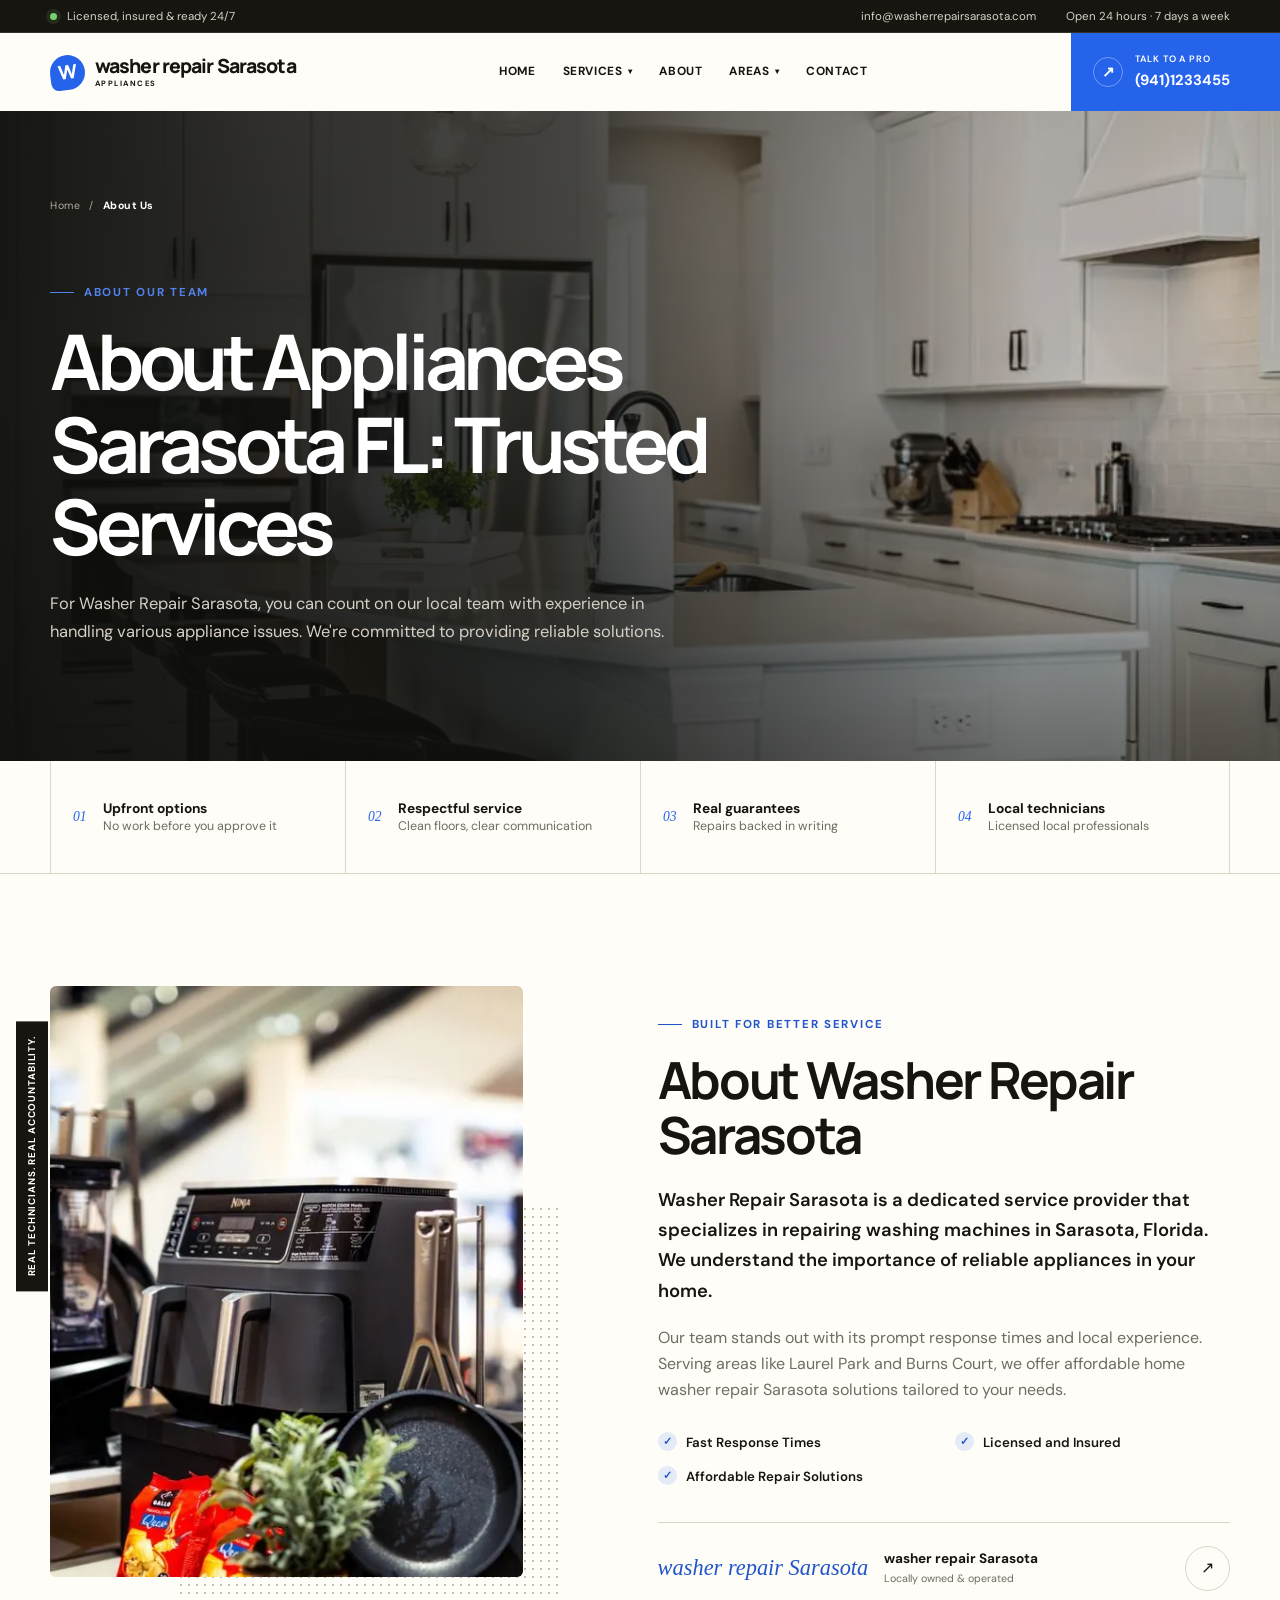
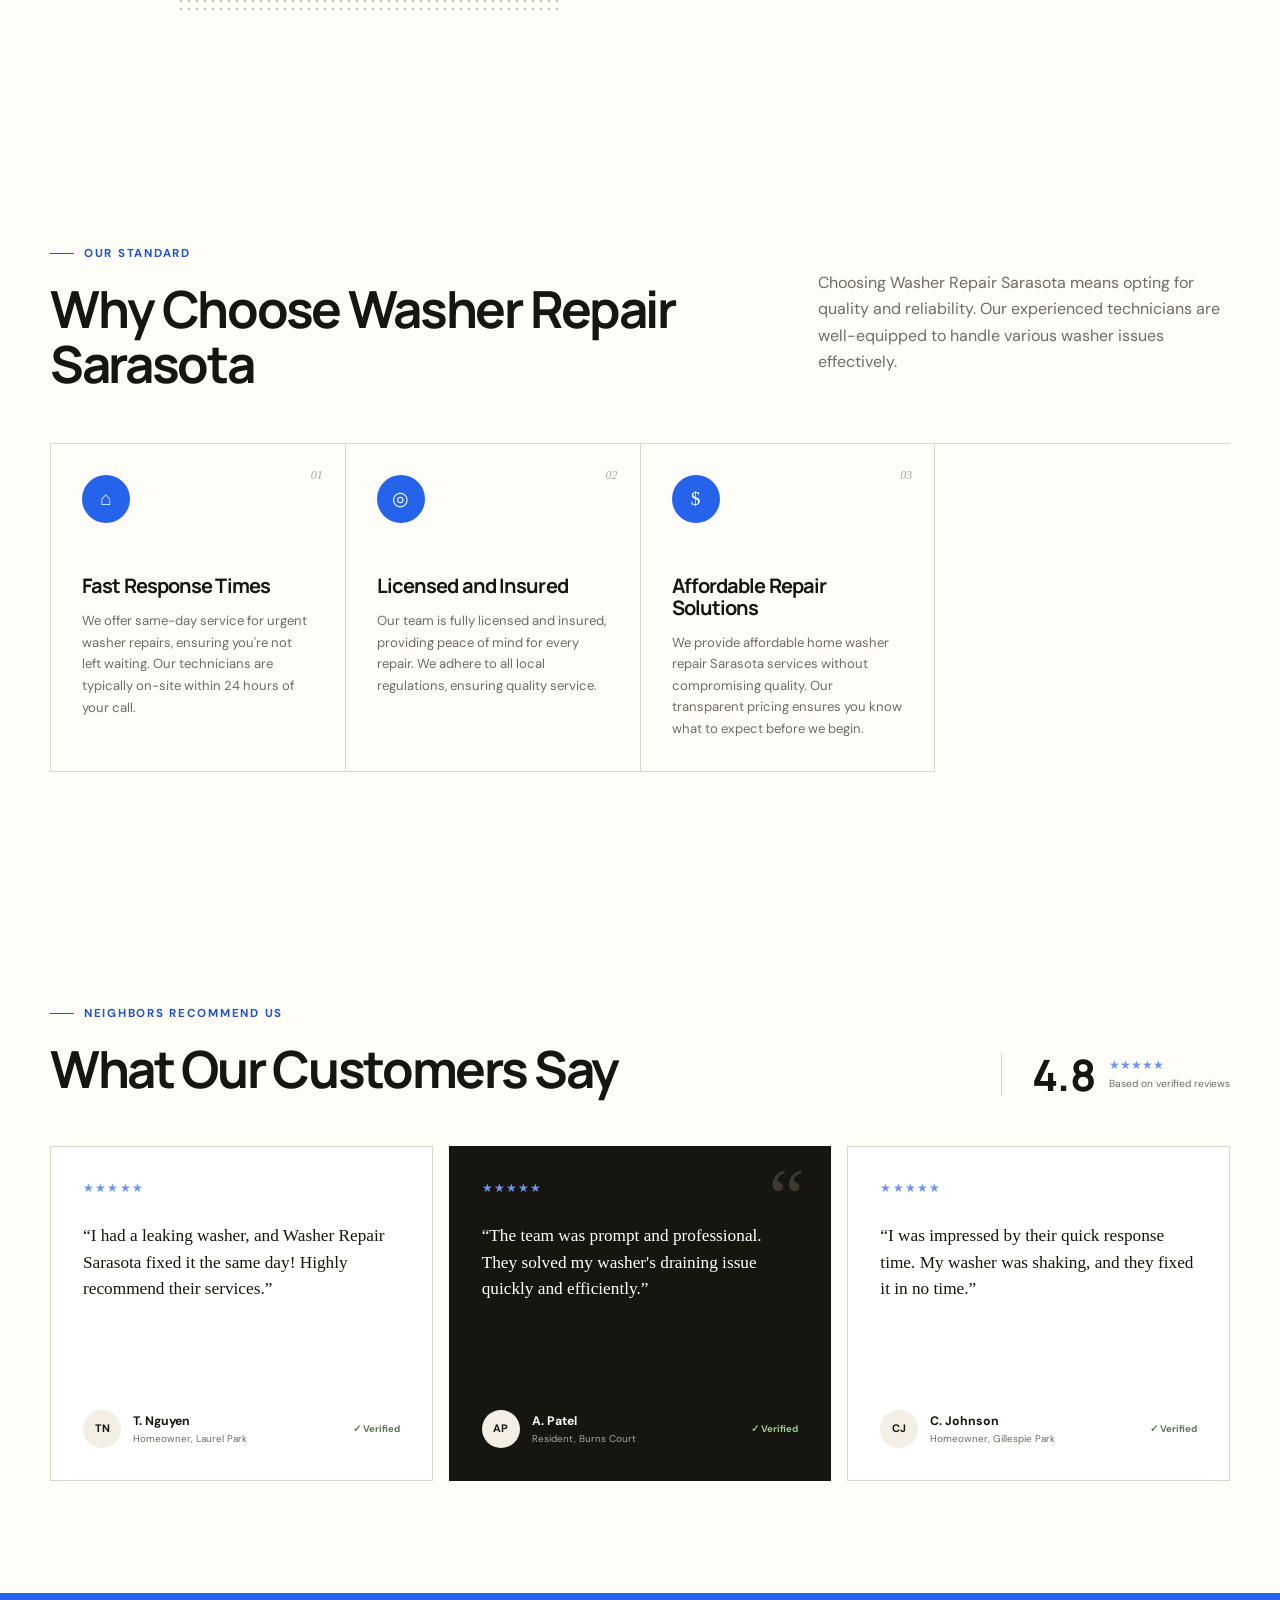
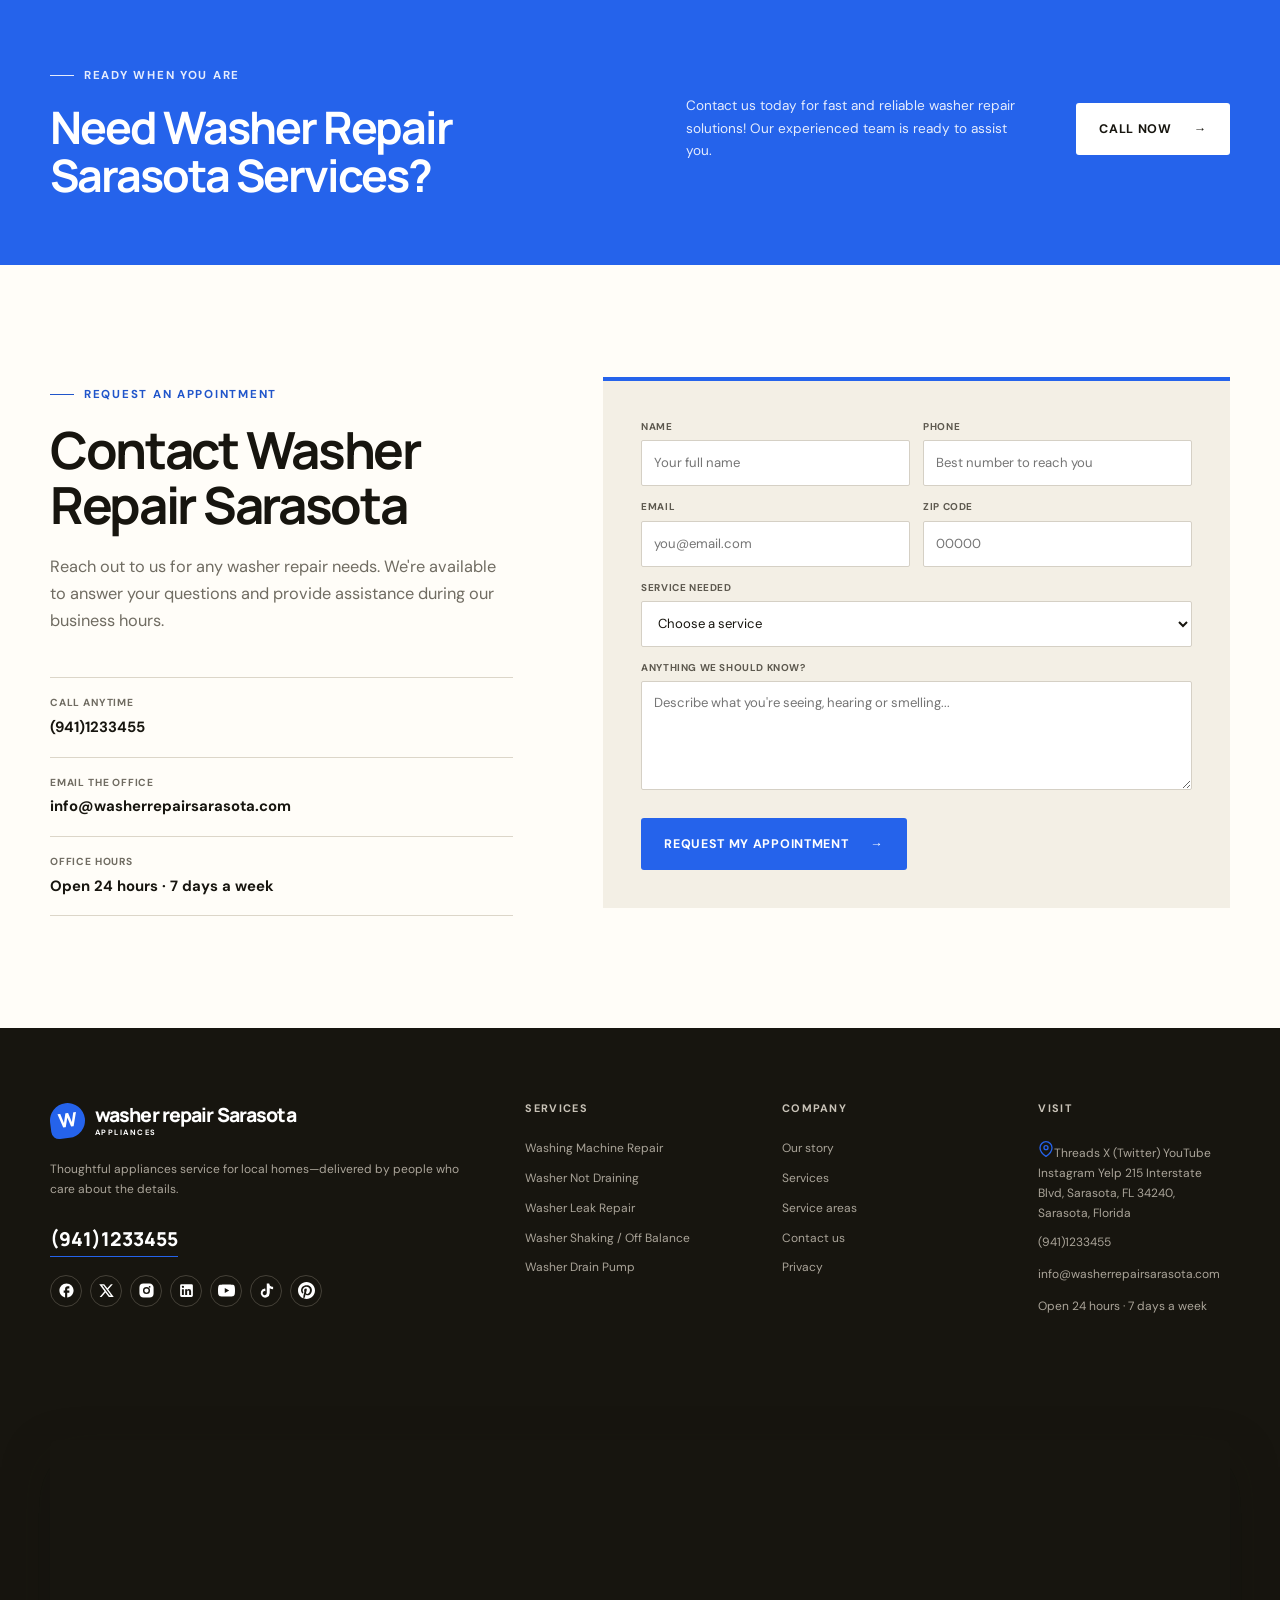
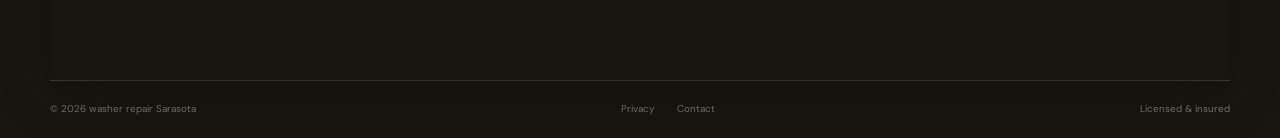
==== about.html @ 5b805ea1 "Initial commit" ====
<!doctype html>
<html lang="en" class="scroll-smooth">
  <head>
    <meta charset="UTF-8" />
    <meta name="viewport" content="width=device-width, initial-scale=1.0" />
    <title>About Appliances Sarasota FL | Washing Machine Repair in Sarasota</title>
    <meta name="description" content="Learn About Appliances Sarasota FL and our expert Washing Machine Repair in Sarasota. Trust our local team for reliable service and quality solutions.">
    <meta name="author" content="washer repair Sarasota ">
    <meta name="robots" content="index, follow">
    <link rel="canonical" href="https://washerrepairsarasota.com/about">
    
    <meta property="og:type" content="website">
    <meta property="og:title" content="About Appliances Sarasota FL | Washing Machine Repair in Sarasota">
    <meta property="og:description" content="Learn About Appliances Sarasota FL and our expert Washing Machine Repair in Sarasota. Trust our local team for reliable service and quality solutions.">
    <meta name="twitter:card" content="summary_large_image">
    <meta name="twitter:title" content="About Appliances Sarasota FL | Washing Machine Repair in Sarasota">
    <meta name="twitter:description" content="Learn About Appliances Sarasota FL and our expert Washing Machine Repair in Sarasota. Trust our local team for reliable service and quality solutions.">
    
    <link rel="icon" href="data:image/svg+xml,%3Csvg%20xmlns=%27http://www.w3.org/2000/svg%27%20viewBox=%270%200%2032%2032%27%3E%3Crect%20width=%2732%27%20height=%2732%27%20rx=%277%27%20fill=%27%232563EB%27/%3E%3Ctext%20x=%2716%27%20y=%2723%27%20font-family=%27Arial,sans-serif%27%20font-size=%2719%27%20font-weight=%27700%27%20fill=%27%23ffffff%27%20text-anchor=%27middle%27%3EW%3C/text%3E%3C/svg%3E" />
    <script>window.__RL_LEADS={siteId:"6abde9d0a2c0fee5111ff2b7",apiBase:["https:","","ranklocal.cc"].join("/"),turnstileSiteKey:""};</script>
    <link rel="preload" href="assets/fonts/dm-sans.woff2" as="font" type="font/woff2" crossorigin />
    <link rel="preload" href="assets/fonts/manrope.woff2" as="font" type="font/woff2" crossorigin />
    <link rel="stylesheet" href="assets/global.css" />
  </head>
  <body id="top">
    
<div id="navbar-container">
  <header class="site-header">
    <div class="utility-bar">
      <div class="shell utility-inner">
        <p><span class="status-dot"></span> Licensed, insured &amp; ready 24/7</p>
        <div><span><a href="mailto:info@washerrepairsarasota.com" style="color:inherit;text-decoration:none;">info@washerrepairsarasota.com</a></span><span>Open 24 hours &middot; 7 days a week</span></div>
      </div>
    </div>
    <nav class="main-nav shell" aria-label="Main navigation">
      <a class="brand" href="/" aria-label="washer repair Sarasota  home">
        <span class="brand-mark">W</span>
        <span>washer repair Sarasota <small>APPLIANCES </small></span>
      </a>
      <button class="nav-toggle" type="button" aria-expanded="false" aria-controls="site-menu">
        <span></span><span></span><span></span><span class="sr-only">Toggle menu</span>
      </button>
      <div class="nav-links" id="site-menu">
        <a href="/">Home</a>
        <span class="nav-dd">
        <a href="services">Services <span class="nav-dd-caret">&#9662;</span></a>
        <div class="nav-dd-panel">
          <!-- RL-AUTO:nav-services START -->
<a href="washing-machine-repair">Washing Machine Repair</a><a href="washer-not-draining">Washer Not Draining</a><a href="washer-leak-repair">Washer Leak Repair</a><a href="washer-shaking-off-balance">Washer Shaking / Off Balance</a><a href="washer-drain-pump">Washer Drain Pump</a>
<!-- RL-AUTO:nav-services END -->
          <a class="nav-dd-all" href="services">All services &rarr;</a>
        </div>
      </span>
        <a href="about">About</a>
        <span class="nav-dd">
        <a href="locations">Areas <span class="nav-dd-caret">&#9662;</span></a>
        <div class="nav-dd-panel">
          <!-- RL-AUTO:nav-locations START --><a href="appliances-laurel-park">Laurel Park</a><a href="appliances-burns-court">Burns Court</a><a href="appliances-gillespie-park">Gillespie Park</a><!-- RL-AUTO:nav-locations END -->
          <a class="nav-dd-all" href="locations">All service areas &rarr;</a>
        </div>
      </span>
        
        <a href="contact">Contact</a>
      </div>
      <a class="nav-call" href="tel:9411233455"><span class="phone-icon">&#8599;</span><span><small>Talk to a pro</small>(941)1233455</span></a>
    </nav>
  </header>
</div>
    <main>
      
    
<div id="hero-container">
  <section class="location-hero">
    <div class="location-hero-image" style="background-image:url('assets/images/gen/about-bddc5121.webp');" aria-hidden="true"></div>
    <div class="location-hero-overlay"></div>
    <div class="shell location-hero-inner">
      <div class="location-hero-copy" data-sal="slide-up" data-sal-duration="650">
        <nav class="breadcrumbs" aria-label="Breadcrumb"><a href="/">Home</a><span>/</span><strong>About Us</strong></nav>
        <span class="eyebrow eyebrow-light"><span></span> About our team</span>
        <h1>About Appliances Sarasota FL: Trusted Services</h1>
        <p>For Washer Repair Sarasota, you can count on our local team with experience in handling various appliance issues. We're committed to providing reliable solutions.</p>
      </div>
      
    </div>
  </section>
</div>
    
<div id="trust-strip-container">
  <section class="trust-strip" aria-label="Service guarantees">
    <div class="shell trust-grid">
      <div><span>01</span><p><strong>Upfront options</strong>No work before you approve it</p></div><div><span>02</span><p><strong>Respectful service</strong>Clean floors, clear communication</p></div><div><span>03</span><p><strong>Real guarantees</strong>Repairs backed in writing</p></div><div><span>04</span><p><strong>Local technicians</strong>Licensed local professionals</p></div>
    </div>
  </section>
</div>
    
<div id="about-container">
  <section class="section about-section" id="about">
    <div class="shell split-layout">
      <div class="image-stack" data-sal="slide-right" data-sal-duration="650">
        <img src="assets/images/gen/washer-repair-sarasota-technicians-f8d325a4.webp" alt="washer repair Sarasota  technicians" loading="lazy" />
        
        <div class="image-caption">Real technicians. Real accountability.</div>
      </div>
      <div class="section-copy" data-sal="slide-up" data-sal-duration="650">
        <span class="eyebrow"><span></span> Built for better service</span>
        <h2>About Washer Repair Sarasota</h2>
        <p class="lead">Washer Repair Sarasota is a dedicated service provider that specializes in repairing washing machines in Sarasota, Florida. We understand the importance of reliable appliances in your home.</p>
        <p>Our team stands out with its prompt response times and local experience. Serving areas like Laurel Park and Burns Court, we offer affordable home washer repair Sarasota solutions tailored to your needs.</p>
        <ul class="check-list">
          <li><span>&#10003;</span> Fast Response Times</li><li><span>&#10003;</span> Licensed and Insured</li><li><span>&#10003;</span> Affordable Repair Solutions</li>
        </ul>
        <div class="signature-row">
          <div class="signature">washer repair Sarasota </div>
          <div><strong>washer repair Sarasota </strong><small>Locally owned &amp; operated</small></div>
          <a class="circle-link" href="about" aria-label="Read our story">&#8599;</a>
        </div>
      </div>
    </div>
  </section>
</div>
    
<div id="why-choose-us-container">
  <section class="section why-section">
    <div class="shell">
      <div class="section-heading heading-split">
        <div><span class="eyebrow"><span></span> Our standard</span><h2>Why Choose Washer Repair Sarasota</h2></div>
        <p>Choosing Washer Repair Sarasota means opting for quality and reliability. Our experienced technicians are well-equipped to handle various washer issues effectively.</p>
      </div>
      <div class="benefit-grid">
        <article data-sal="slide-up" data-sal-delay="50"><span class="benefit-number">01</span><div class="mini-icon">&#8962;</div><h3>Fast Response Times</h3><p>We offer same-day service for urgent washer repairs, ensuring you're not left waiting. Our technicians are typically on-site within 24 hours of your call.</p></article><article data-sal="slide-up" data-sal-delay="100"><span class="benefit-number">02</span><div class="mini-icon">&#9678;</div><h3>Licensed and Insured</h3><p>Our team is fully licensed and insured, providing peace of mind for every repair. We adhere to all local regulations, ensuring quality service.</p></article><article data-sal="slide-up" data-sal-delay="150"><span class="benefit-number">03</span><div class="mini-icon">$</div><h3>Affordable Repair Solutions</h3><p>We provide affordable home washer repair Sarasota services without compromising quality. Our transparent pricing ensures you know what to expect before we begin.</p></article>
      </div>
    </div>
  </section>
</div>
    
<div id="testimonials-container">
  <section class="section review-section" id="reviews">
    <div class="shell">
      <div class="review-heading"><div><span class="eyebrow"><span></span> Neighbors recommend us</span><h2>What Our Customers Say</h2></div><div class="rating-summary"><strong>4.8</strong><span>★★★★★<small>Based on verified reviews</small></span></div></div>
      <div class="review-grid">
        <article data-sal="slide-up" data-sal-delay="50"><div class="stars">★★★★★</div><blockquote>&ldquo;I had a leaking washer, and Washer Repair Sarasota fixed it the same day! Highly recommend their services.&rdquo;</blockquote><div><span class="avatar">TN</span><p><strong>T. Nguyen</strong><small>Homeowner, Laurel Park</small></p><span class="verified">&#10003; Verified</span></div></article><article class="review-featured" data-sal="slide-up" data-sal-delay="100"><div class="quote-mark">&ldquo;</div><div class="stars">★★★★★</div><blockquote>&ldquo;The team was prompt and professional. They solved my washer's draining issue quickly and efficiently.&rdquo;</blockquote><div><span class="avatar">AP</span><p><strong>A. Patel</strong><small>Resident, Burns Court</small></p><span class="verified">&#10003; Verified</span></div></article><article data-sal="slide-up" data-sal-delay="150"><div class="stars">★★★★★</div><blockquote>&ldquo;I was impressed by their quick response time. My washer was shaking, and they fixed it in no time.&rdquo;</blockquote><div><span class="avatar">CJ</span><p><strong>C. Johnson</strong><small>Homeowner, Gillespie Park</small></p><span class="verified">&#10003; Verified</span></div></article>
      </div>
    </div>
  </section>
</div>
    
<div id="cta-container">
  <section class="cta-band">
    <div class="shell cta-inner"><div><span class="eyebrow eyebrow-light"><span></span> Ready when you are</span><h2>Need Washer Repair Sarasota Services?</h2></div><p>Contact us today for fast and reliable washer repair solutions! Our experienced team is ready to assist you.</p><a class="button button-light" href="tel:9411233455">Call Now <span>&#8594;</span></a></div>
  </section>
</div>
    
<div id="contact-container">
  <section class="section contact-section" id="contact">
    <div class="shell contact-layout">
      <div class="contact-copy">
        <span class="eyebrow"><span></span> Request an appointment</span>
        <h2>Contact Washer Repair Sarasota</h2>
        <p>Reach out to us for any washer repair needs. We're available to answer your questions and provide assistance during our business hours.</p>
        <div class="contact-details">
          <a href="tel:9411233455"><small>Call anytime</small><strong>(941)1233455</strong></a>
          <a href="mailto:info@washerrepairsarasota.com"><small>Email the office</small><strong>info@washerrepairsarasota.com</strong></a>
          <div><small>Office hours</small><strong>Open 24 hours &middot; 7 days a week</strong></div>
        </div>
      </div>
      <form class="contact-form" id="contact-form" data-t8-form><input type="text" name="_hp" tabindex="-1" autocomplete="off" class="rl-hp" aria-hidden="true" />
        <label><span>Name</span><input type="text" name="name" placeholder="Your full name" required /></label>
        <label><span>Phone</span><input type="tel" name="phone" placeholder="Best number to reach you" required /></label>
        <label><span>Email</span><input type="email" name="email" placeholder="you@email.com" /></label>
        <label><span>ZIP code</span><input type="text" name="zip" placeholder="00000" required /></label>
        <label class="full-field"><span>Service needed</span><select name="service" required><option value="">Choose a service</option><option>Washing Machine Repair</option><option>Washer Not Draining</option><option>Washer Leak Repair</option><option>Washer Shaking / Off Balance</option><option>Washer Drain Pump</option></select></label>
        <label class="full-field"><span>Anything we should know?</span><textarea name="message" rows="4" placeholder="Describe what you're seeing, hearing or smelling..."></textarea></label>
        <button class="button button-primary" type="submit">Request my appointment <span>&#8594;</span></button>
        <div class="form-success" role="status" aria-live="polite">Request received — our team will be in touch shortly.</div>
      </form>
    </div>
  </section>
</div>
    </main>
    
<div id="footer-container">
  <footer class="site-footer">
    <div class="shell footer-main">
      <div class="footer-brand">
        <a class="brand brand-light" href="/"><span class="brand-mark">W</span><span>washer repair Sarasota <small>APPLIANCES </small></span></a>
        <p>Thoughtful appliances  service for local homes—delivered by people who care about the details.</p>
        <a class="footer-phone" href="tel:9411233455">(941)1233455</a>
        <div class="social-links" data-social-links><a href="#" data-social="facebook" aria-label="Facebook"><svg width="17" height="17" viewBox="0 0 24 24" fill="currentColor"><path d="M22 12c0-5.52-4.48-10-10-10S2 6.48 2 12c0 4.84 3.44 8.87 8 9.8V15H8v-3h2V9.5C10 7.57 11.57 6 13.5 6H16v3h-2c-.55 0-1 .45-1 1v2h3v3h-3v6.95c5.05-.5 9-4.76 9-9.95"/></svg></a><a href="#" data-social="x" aria-label="X (Twitter)"><svg width="17" height="17" viewBox="0 0 24 24" fill="currentColor"><path d="M10.488 14.651L15.25 21h7l-7.858-10.478L20.93 3h-2.65l-5.117 5.886L8.75 3h-7l7.51 10.015L2.32 21h2.65zM16.25 19L5.75 5h2l10.5 14z"/></svg></a><a href="#" data-social="instagram" aria-label="Instagram"><svg width="17" height="17" viewBox="0 0 24 24" fill="currentColor"><path d="M7.8 2h8.4C19.4 2 22 4.6 22 7.8v8.4a5.8 5.8 0 0 1-5.8 5.8H7.8C4.6 22 2 19.4 2 16.2V7.8A5.8 5.8 0 0 1 7.8 2m8.65 3.5a1.25 1.25 0 1 0 0 2.5 1.25 1.25 0 0 0 0-2.5M12 7a5 5 0 1 0 0 10 5 5 0 0 0 0-10m0 2a3 3 0 1 1 0 6 3 3 0 0 1 0-6"/></svg></a><a href="#" data-social="linkedin" aria-label="LinkedIn"><svg width="17" height="17" viewBox="0 0 24 24" fill="currentColor"><path d="M19 3a2 2 0 0 1 2 2v14a2 2 0 0 1-2 2H5a2 2 0 0 1-2-2V5a2 2 0 0 1 2-2zm-.5 15.5v-5.3a3.26 3.26 0 0 0-3.26-3.26c-.85 0-1.84.52-2.32 1.3v-1.11h-2.79v8.37h2.79v-4.93c0-.77.62-1.4 1.39-1.4a1.4 1.4 0 0 1 1.4 1.4v4.93zM6.88 8.56a1.68 1.68 0 1 0 0-3.37 1.69 1.69 0 0 0 0 3.37m1.39 9.94v-8.37H5.5v8.37z"/></svg></a><a href="#" data-social="youtube" aria-label="YouTube"><svg width="17" height="17" viewBox="0 0 24 24" fill="currentColor"><path d="M23.5 6.19a3.02 3.02 0 0 0-2.12-2.14C19.5 3.55 12 3.55 12 3.55s-7.5 0-9.38.5A3.02 3.02 0 0 0 .5 6.19C0 8.07 0 12 0 12s0 3.93.5 5.81a3.02 3.02 0 0 0 2.12 2.14c1.88.5 9.38.5 9.38.5s7.5 0 9.38-.5a3.02 3.02 0 0 0 2.12-2.14C24 15.93 24 12 24 12s0-3.93-.5-5.81M9.55 15.57V8.43L15.82 12z"/></svg></a><a href="#" data-social="tiktok" aria-label="TikTok"><svg width="17" height="17" viewBox="0 0 24 24" fill="currentColor"><path d="M19.59 6.69a4.83 4.83 0 0 1-3.77-4.25V2h-3.45v13.67a2.89 2.89 0 0 1-5.2 1.74 2.89 2.89 0 0 1 2.31-4.64 2.93 2.93 0 0 1 .88.13V9.4a6.84 6.84 0 0 0-1-.05A6.33 6.33 0 0 0 5.7 20.1a6.34 6.34 0 0 0 10.86-4.43v-7a8.16 8.16 0 0 0 4.77 1.52v-3.4a4.85 4.85 0 0 1-1.74-.1z"/></svg></a><a href="#" data-social="pinterest" aria-label="Pinterest"><svg width="17" height="17" viewBox="0 0 24 24" fill="currentColor"><path d="M12 0C5.37 0 0 5.37 0 12c0 5.08 3.16 9.43 7.63 11.17-.11-.95-.2-2.4.04-3.44.22-.94 1.4-5.96 1.4-5.96s-.36-.72-.36-1.78c0-1.67.97-2.91 2.17-2.91 1.02 0 1.52.77 1.52 1.69 0 1.03-.66 2.57-1 4-.28 1.19.6 2.17 1.77 2.17 2.13 0 3.77-2.25 3.77-5.5 0-2.87-2.06-4.88-5.01-4.88-3.41 0-5.42 2.56-5.42 5.21 0 1.03.4 2.14.89 2.74.1.12.11.22.08.34l-.33 1.36c-.05.22-.17.27-.4.16-1.5-.7-2.44-2.89-2.44-4.65 0-3.79 2.75-7.27 7.93-7.27 4.16 0 7.4 2.97 7.4 6.93 0 4.14-2.61 7.47-6.23 7.47-1.22 0-2.36-.63-2.75-1.38l-.75 2.85c-.27 1.04-1 2.35-1.49 3.15C9.57 23.81 10.76 24 12 24c6.63 0 12-5.37 12-12S18.63 0 12 0"/></svg></a></div>
      </div>
      <div>
        <h3>Services</h3>
        <!-- RL-AUTO:footer-services START -->
<a href="washing-machine-repair">Washing Machine Repair</a><a href="washer-not-draining">Washer Not Draining</a><a href="washer-leak-repair">Washer Leak Repair</a><a href="washer-shaking-off-balance">Washer Shaking / Off Balance</a><a href="washer-drain-pump">Washer Drain Pump</a>
<!-- RL-AUTO:footer-services END -->
      </div>
      <div>
        <h3>Company</h3>
        <a href="about">Our story</a>
        <a href="services">Services</a>
        <a href="locations">Service areas</a>
        <a href="contact">Contact us</a>
        <a href="privacy-policy">Privacy</a>
      </div>
      <div>
        <h3>Visit</h3>
        <a class="footer-address" href="https://maps.google.com/?q=Threads%20X%20(Twitter)%20YouTube%20Instagram%20Yelp%20215%20Interstate%20Blvd%2C%20Sarasota%2C%20FL%2034240%2C%20Sarasota%2C%20Florida" target="_blank" rel="noopener"><svg width="16" height="16" viewBox="0 0 24 24" fill="none" stroke="currentColor" stroke-width="2" stroke-linecap="round" stroke-linejoin="round"><path d="M21 10c0 7-9 13-9 13s-9-6-9-13a9 9 0 0118 0z"/><circle cx="12" cy="10" r="3"/></svg><span>Threads X (Twitter) YouTube Instagram Yelp 215 Interstate Blvd, Sarasota, FL 34240, Sarasota, Florida</span></a>
        <p><a href="tel:9411233455" style="color:inherit;">(941)1233455</a></p>
        <p><a href="mailto:info@washerrepairsarasota.com" style="color:inherit;">info@washerrepairsarasota.com</a></p>
        <p>Open 24 hours &middot; 7 days a week</p>
      </div>
    </div>
    <div class="shell footer-map-wrap">
      <iframe class="footer-map" title="washer repair Sarasota  on Google Maps" src="https://maps.google.com/maps?q=Threads%20X%20(Twitter)%20YouTube%20Instagram%20Yelp%20215%20Interstate%20Blvd%2C%20Sarasota%2C%20FL%2034240%2C%20Sarasota%2C%20Florida&t=&z=14&ie=UTF8&iwloc=B&output=embed" width="100%" height="240" loading="lazy" referrerpolicy="no-referrer-when-downgrade" style="border:0;"></iframe>
    </div>
    <div class="shell footer-bottom">
      <span>&copy; 2026 washer repair Sarasota </span>
      <div><a href="privacy-policy">Privacy</a><a href="contact">Contact</a></div>
      <span>Licensed &amp; insured</span>
    </div>
  </footer>
</div>
    
<div id="sticky-call-button-container">
  <a class="sticky-call" href="tel:9411233455"><span>&#8599;</span><div><small>Emergency?</small><strong>Call now</strong></div></a>
</div>
    <script src="assets/js/main.js"></script>
  </body>
</html>
---- assets/global.css ----
/* Self-hosted fonts (variable WOFF2) — no render-blocking third-party request
   to Google Fonts. Weight ranges cover every weight the theme uses. */
@font-face {
  font-family: "DM Sans";
  font-style: normal;
  font-weight: 400 700;
  font-display: swap;
  src: url("fonts/dm-sans.woff2") format("woff2");
}
@font-face {
  font-family: "Manrope";
  font-style: normal;
  font-weight: 600 800;
  font-display: swap;
  src: url("fonts/manrope.woff2") format("woff2");
}

:root {
  --ink: #17150f;
  --ink-soft: #2b2921;
  --paper: #fffdf8;
  --ivory: #f3efe5;
  --line: #dcd6c9;
  --orange: #f15a1b;
  --orange-rgb: 241, 90, 27;
  --orange-dark: #d9430c;
  --orange-bright: #ff7a47;
  --orange-tint: #ffe5da;
  --orange-amber: #f7a600;
  --white: #ffffff;
  --muted: #706c62;
  --green: #5e735a;
  --radius: 6px;
  --shadow: 0 24px 70px rgba(23, 21, 15, 0.16);
  /* Compatibility tokens used by the shared Tailwind-powered inner pages. */
  --background: #fffdf8;
  --foreground: #17150f;
  --card: #ffffff;
  --card-foreground: #17150f;
  --popover: #ffffff;
  --popover-foreground: #17150f;
  --primary: #f15a1b;
  --primary-foreground: #ffffff;
  --secondary: #17150f;
  --secondary-foreground: #ffffff;
  --muted-foreground: #706c62;
  --accent: #f15a1b;
  --accent-foreground: #ffffff;
  --destructive: #c33c2d;
  --destructive-foreground: #ffffff;
  --border: #dcd6c9;
  --input: #ffffff;
  --ring: #f15a1b;
  --font-sans: "DM Sans", Arial, sans-serif;
  --font-serif: Georgia, serif;
  --font-mono: "SFMono-Regular", Consolas, monospace;
}

* {
  box-sizing: border-box;
}

html {
  scroll-behavior: smooth;
  scroll-padding-top: 90px;
  /* Clip the horizontal reveal transforms (data-sal slide-in) so they never
     cause a mobile horizontal scrollbar. `clip` (not `hidden`) keeps the
     sticky header working. */
  overflow-x: clip;
}

body {
  margin: 0;
  background: var(--paper);
  color: var(--ink);
  font-family: "DM Sans", Arial, sans-serif;
  font-size: 16px;
  line-height: 1.65;
  overflow-x: clip;
}

body.menu-open {
  overflow: hidden;
}

img {
  display: block;
  max-width: 100%;
}

a {
  color: inherit;
  text-decoration: none;
}

button,
input,
select,
textarea {
  font: inherit;
}

button,
select {
  cursor: pointer;
}

h1,
h2,
h3,
p {
  margin-top: 0;
}

h1,
h2,
h3 {
  font-family: "Manrope", Arial, sans-serif;
  letter-spacing: -0.045em;
  line-height: 1.08;
}

h2 {
  margin-bottom: 22px;
  font-size: clamp(2.25rem, 4vw, 4.35rem);
}

h3 {
  font-size: 1.25rem;
}

.shell {
  width: min(1180px, calc(100% - 48px));
  margin: 0 auto;
}

.section {
  padding: 112px 0;
}

.section-ivory {
  background: var(--ivory);
}

.sr-only {
  position: absolute;
  width: 1px;
  height: 1px;
  padding: 0;
  margin: -1px;
  overflow: hidden;
  clip: rect(0, 0, 0, 0);
  white-space: nowrap;
  border: 0;
}

.eyebrow {
  display: inline-flex;
  align-items: center;
  gap: 10px;
  margin-bottom: 18px;
  color: var(--orange-dark);
  font-size: 0.72rem;
  font-weight: 700;
  letter-spacing: 0.15em;
  text-transform: uppercase;
}

.eyebrow > span {
  width: 24px;
  height: 1px;
  background: currentColor;
}

.eyebrow-light {
  color: var(--orange-bright);
}

.button {
  display: inline-flex;
  min-height: 52px;
  align-items: center;
  justify-content: center;
  gap: 22px;
  padding: 14px 22px;
  border: 1px solid transparent;
  border-radius: 3px;
  font-size: 0.78rem;
  font-weight: 800;
  letter-spacing: 0.055em;
  text-transform: uppercase;
  transition: transform 180ms ease, background 180ms ease, border-color 180ms ease;
}

.button:hover {
  transform: translateY(-2px);
}

.button-primary {
  background: var(--orange);
  color: var(--white);
}

.button-primary:hover {
  background: var(--orange-dark);
}

.button-light {
  background: var(--white);
  color: var(--ink);
}

.button-light:hover {
  background: var(--ivory);
}

.button-full {
  width: 100%;
}

.text-link {
  display: inline-block;
  border-bottom: 1px solid currentColor;
  padding-bottom: 2px;
  color: var(--orange-dark);
  font-weight: 700;
}

.text-link-light {
  color: var(--white);
}

/* Header */
.site-header {
  position: relative;
  z-index: 50;
  background: var(--paper);
}

.utility-bar {
  border-bottom: 1px solid #353229;
  background: var(--ink);
  color: #d6d1c7;
  font-size: 0.72rem;
}

.utility-inner {
  display: flex;
  min-height: 32px;
  align-items: center;
  justify-content: space-between;
}

.utility-inner p {
  margin: 0;
}

.utility-inner > div {
  display: flex;
  gap: 30px;
}

.status-dot {
  display: inline-block;
  width: 7px;
  height: 7px;
  margin-right: 7px;
  border-radius: 50%;
  background: #76d16e;
  box-shadow: 0 0 0 4px rgba(118, 209, 110, 0.12);
}

.main-nav {
  display: grid;
  min-height: 78px;
  grid-template-columns: auto 1fr auto;
  align-items: center;
  gap: 40px;
}

.brand {
  display: inline-flex;
  align-items: center;
  gap: 10px;
  font-family: "Manrope", Arial, sans-serif;
  font-size: 1.22rem;
  font-weight: 800;
  letter-spacing: -0.045em;
  line-height: 1;
}

.brand small {
  display: block;
  margin-top: 4px;
  font-family: "DM Sans", Arial, sans-serif;
  font-size: 0.48rem;
  letter-spacing: 0.19em;
}

.brand-mark {
  display: grid;
  width: 35px;
  height: 35px;
  place-items: center;
  border-radius: 50% 50% 50% 8px;
  background: var(--orange);
  color: var(--white);
  font-size: 1.2rem;
  transform: rotate(-7deg);
}

.brand-mark::first-letter {
  transform: rotate(7deg);
}

.nav-links {
  display: flex;
  align-items: center;
  justify-content: center;
  gap: 27px;
  font-size: 0.74rem;
  font-weight: 700;
  letter-spacing: 0.055em;
  text-transform: uppercase;
}

.nav-links a {
  position: relative;
  padding: 28px 0;
}

.nav-links a::after {
  position: absolute;
  right: 0;
  bottom: 20px;
  left: 0;
  height: 2px;
  background: var(--orange);
  content: "";
  transform: scaleX(0);
  transition: transform 160ms ease;
}

.nav-links a:hover::after {
  transform: scaleX(1);
}

.nav-call {
  display: flex;
  align-self: stretch;
  align-items: center;
  gap: 12px;
  margin-right: calc((100vw - min(1180px, calc(100vw - 48px))) / -2);
  padding: 0 max(24px, calc((100vw - 1180px) / 2));
  padding-left: 22px;
  background: var(--orange);
  color: var(--white);
  font-size: 0.92rem;
  font-weight: 800;
  white-space: nowrap;
}

.nav-call small {
  display: block;
  font-size: 0.58rem;
  font-weight: 600;
  letter-spacing: 0.1em;
  text-transform: uppercase;
}

.phone-icon {
  display: grid;
  width: 30px;
  height: 30px;
  place-items: center;
  border: 1px solid rgba(255, 255, 255, 0.35);
  border-radius: 50%;
}

.nav-toggle {
  display: none;
  border: 0;
  background: transparent;
}

/* Hero */
.hero {
  position: relative;
  min-height: 720px;
  overflow: hidden;
  background: var(--ink);
  color: var(--white);
}

.hero-media,
.hero-shade {
  position: absolute;
  inset: 0;
}

.hero-media {
  background: url("images/flowforge-hero.jpg") center / cover no-repeat;
  transform: scale(1.015);
}

.hero-shade {
  background: linear-gradient(90deg, rgba(16, 15, 11, 0.91) 0%, rgba(16, 15, 11, 0.66) 40%, rgba(16, 15, 11, 0.18) 70%, rgba(16, 15, 11, 0.48) 100%), linear-gradient(0deg, rgba(16, 15, 11, 0.35), transparent 45%);
}

.hero-layout {
  position: relative;
  z-index: 2;
  display: grid;
  min-height: 720px;
  grid-template-columns: minmax(0, 1fr) 408px;
  align-items: center;
  gap: 72px;
  padding-top: 54px;
  padding-bottom: 54px;
}

.hero-copy {
  max-width: 670px;
}

.hero h1 {
  margin-bottom: 23px;
  font-size: clamp(3.25rem, 5.9vw, 6.15rem);
  font-weight: 800;
  letter-spacing: -0.065em;
  text-wrap: balance;
}

.hero h1 em {
  color: var(--orange);
  font-family: Georgia, serif;
  font-weight: 400;
}

.hero-copy > p {
  max-width: 570px;
  margin-bottom: 30px;
  color: #e3ded4;
  font-size: 1.08rem;
}

.hero-actions {
  display: flex;
  align-items: center;
  gap: 26px;
}

.hero-proof {
  display: grid;
  max-width: 620px;
  grid-template-columns: repeat(3, 1fr);
  gap: 0;
  margin-top: 54px;
  padding-top: 24px;
  border-top: 1px solid rgba(255, 255, 255, 0.2);
}

.hero-proof > div {
  display: flex;
  align-items: center;
  gap: 10px;
  padding-right: 22px;
  border-right: 1px solid rgba(255, 255, 255, 0.16);
}

.hero-proof > div + div {
  padding-left: 22px;
}

.hero-proof > div:last-child {
  border-right: 0;
}

.hero-proof strong {
  font-family: "Manrope", Arial, sans-serif;
  font-size: 1.75rem;
  line-height: 1;
}

.hero-proof sup {
  font-size: 0.62rem;
}

.hero-proof span {
  color: var(--orange-amber);
  font-size: 0.62rem;
  letter-spacing: 0.03em;
  line-height: 1.2;
}

.hero-proof small {
  display: block;
  color: #c8c2b7;
  font-size: 0.64rem;
  letter-spacing: 0;
}

.request-card {
  padding: 29px;
  border-top: 4px solid var(--orange);
  border-radius: var(--radius);
  background: var(--paper);
  box-shadow: var(--shadow);
  color: var(--ink);
}

.request-heading {
  display: flex;
  align-items: center;
  gap: 13px;
  margin-bottom: 12px;
}

.request-heading h2 {
  margin: 0;
  font-size: 1.35rem;
}

.request-heading small {
  display: block;
  color: var(--orange-dark);
  font-size: 0.58rem;
  font-weight: 800;
  letter-spacing: 0.12em;
  text-transform: uppercase;
}

.request-icon {
  display: grid;
  width: 38px;
  height: 38px;
  flex: 0 0 38px;
  place-items: center;
  border-radius: 50%;
  background: var(--orange);
  color: var(--white);
}

.request-card > p {
  margin-bottom: 18px;
  color: var(--muted);
  font-size: 0.82rem;
}

.form-grid,
.contact-form {
  display: grid;
  grid-template-columns: repeat(2, minmax(0, 1fr));
  gap: 13px;
}

.form-grid label,
.contact-form label {
  display: block;
}

.form-grid label > span,
.contact-form label > span {
  display: block;
  margin-bottom: 5px;
  color: #5d594f;
  font-size: 0.62rem;
  font-weight: 800;
  letter-spacing: 0.06em;
  text-transform: uppercase;
}

.form-grid input,
.form-grid select,
.contact-form input,
.contact-form select,
.contact-form textarea {
  width: 100%;
  min-height: 46px;
  border: 1px solid #d5d0c5;
  border-radius: 2px;
  outline: none;
  background: var(--white);
  padding: 10px 12px;
  color: var(--ink);
  font-size: 0.82rem;
  transition: border-color 160ms ease, box-shadow 160ms ease;
}

.form-grid input:focus,
.form-grid select:focus,
.contact-form input:focus,
.contact-form select:focus,
.contact-form textarea:focus {
  border-color: var(--orange);
  box-shadow: 0 0 0 3px rgba(var(--orange-rgb), 0.12);
}

.full-field {
  grid-column: 1 / -1;
}

.request-card .button {
  margin-top: 17px;
}

.form-note {
  display: block;
  margin-top: 10px;
  color: #777267;
  text-align: center;
}

.form-success {
  display: none;
  grid-column: 1 / -1;
  margin-top: 12px;
  padding: 11px 13px;
  border-left: 3px solid var(--green);
  background: #edf3ea;
  color: #39503a;
  font-size: 0.8rem;
  font-weight: 700;
}

.form-success.visible {
  display: block;
}

/* Trust */
.trust-strip {
  border-bottom: 1px solid var(--line);
  background: var(--paper);
}

.trust-grid {
  display: grid;
  grid-template-columns: repeat(4, 1fr);
}

.trust-grid > div {
  display: flex;
  min-height: 112px;
  align-items: center;
  gap: 16px;
  padding: 22px;
  border-left: 1px solid var(--line);
}

.trust-grid > div:last-child {
  border-right: 1px solid var(--line);
}

.trust-grid > div > span {
  color: var(--orange);
  font-family: Georgia, serif;
  font-size: 0.85rem;
  font-style: italic;
}

.trust-grid p {
  margin: 0;
  color: var(--muted);
  font-size: 0.78rem;
  line-height: 1.4;
}

.trust-grid strong {
  display: block;
  color: var(--ink);
  font-size: 0.86rem;
}

/* About */
.split-layout {
  display: grid;
  grid-template-columns: minmax(0, 0.94fr) minmax(0, 1.06fr);
  align-items: center;
  gap: 100px;
}

.image-stack {
  position: relative;
  padding: 0 35px 35px 0;
}

.image-stack::after {
  position: absolute;
  right: 0;
  bottom: 0;
  width: 75%;
  height: 65%;
  background-image: radial-gradient(#c7bda9 1px, transparent 1px);
  background-size: 8px 8px;
  content: "";
  z-index: -1;
}

.image-stack img {
  width: 100%;
  aspect-ratio: 4 / 5;
  border-radius: var(--radius);
  object-fit: cover;
}

.experience-stamp {
  position: absolute;
  right: -24px;
  bottom: 62px;
  display: flex;
  width: 170px;
  height: 100px;
  align-items: center;
  gap: 10px;
  padding: 18px;
  background: var(--orange);
  color: var(--white);
}

.experience-stamp strong {
  font-family: "Manrope", Arial, sans-serif;
  font-size: 2.55rem;
  line-height: 1;
}

.experience-stamp span {
  font-size: 0.67rem;
  font-weight: 700;
  line-height: 1.25;
  text-transform: uppercase;
}

.image-caption {
  position: absolute;
  top: 35px;
  left: -34px;
  padding: 8px 15px;
  background: var(--ink);
  color: var(--white);
  font-size: 0.61rem;
  font-weight: 700;
  letter-spacing: 0.09em;
  text-transform: uppercase;
  transform: rotate(-90deg) translateX(-100%);
  transform-origin: left top;
}

.section-copy .lead {
  color: var(--ink);
  font-size: 1.15rem;
  font-weight: 600;
}

.section-copy > p:not(.lead) {
  color: var(--muted);
}

.check-list {
  display: grid;
  grid-template-columns: repeat(2, 1fr);
  gap: 12px 22px;
  margin: 28px 0 34px;
  padding: 0;
  list-style: none;
}

.check-list li {
  display: flex;
  gap: 9px;
  font-size: 0.83rem;
  font-weight: 600;
}

.check-list span {
  display: grid;
  width: 19px;
  height: 19px;
  flex: 0 0 19px;
  place-items: center;
  border-radius: 50%;
  background: rgba(var(--orange-rgb), 0.12);
  color: var(--orange-dark);
  font-size: 0.7rem;
}

.signature-row {
  display: grid;
  grid-template-columns: auto 1fr auto;
  align-items: center;
  gap: 16px;
  padding-top: 23px;
  border-top: 1px solid var(--line);
}

.signature {
  color: var(--orange-dark);
  font-family: Georgia, serif;
  font-size: 1.4rem;
  font-style: italic;
}

.signature-row strong,
.signature-row small {
  display: block;
}

.signature-row strong {
  font-size: 0.85rem;
}

.signature-row small {
  color: var(--muted);
  font-size: 0.67rem;
}

.circle-link {
  display: grid;
  width: 45px;
  height: 45px;
  place-items: center;
  border: 1px solid var(--line);
  border-radius: 50%;
  transition: background 160ms ease, color 160ms ease;
}

.circle-link:hover {
  background: var(--ink);
  color: var(--white);
}

/* Services */
.section-heading {
  max-width: 760px;
  margin-bottom: 52px;
}

.section-heading.centered {
  margin-right: auto;
  margin-left: auto;
  text-align: center;
}

.section-heading p,
.heading-split > p {
  color: var(--muted);
}

.service-grid {
  display: grid;
  grid-template-columns: 1.2fr 1fr 1fr;
  gap: 14px;
}

.service-card {
  position: relative;
  min-height: 410px;
  overflow: hidden;
  border-radius: var(--radius);
  background: var(--ink);
  color: var(--white);
}

.service-card-featured {
  min-height: 450px;
}

.service-card img {
  width: 100%;
  height: 100%;
  object-fit: cover;
  transition: transform 500ms ease;
}

.service-card:hover img {
  transform: scale(1.04);
}

.service-overlay {
  position: absolute;
  inset: 0;
  display: flex;
  flex-direction: column;
  justify-content: flex-end;
  padding: 30px;
  background: linear-gradient(0deg, rgba(18, 16, 11, 0.96) 0%, rgba(18, 16, 11, 0.15) 70%);
}

.service-overlay > span {
  margin-bottom: 9px;
  color: var(--orange-bright);
  font-size: 0.62rem;
  font-weight: 800;
  letter-spacing: 0.11em;
  text-transform: uppercase;
}

.service-overlay h3 {
  margin-bottom: 8px;
  font-size: 1.55rem;
}

.service-overlay p {
  margin-bottom: 18px;
  color: #d7d1c7;
  font-size: 0.8rem;
}

.service-overlay a {
  font-size: 0.7rem;
  font-weight: 800;
  letter-spacing: 0.06em;
  text-transform: uppercase;
}

.service-overlay b {
  margin-left: 8px;
  color: var(--orange);
}

.service-list {
  display: grid;
  grid-template-columns: repeat(4, 1fr);
  margin-top: 16px;
  border-top: 1px solid #ccc4b5;
  border-bottom: 1px solid #ccc4b5;
}

.service-list a {
  display: grid;
  min-height: 130px;
  grid-template-columns: auto 1fr auto;
  align-content: center;
  gap: 2px 12px;
  padding: 24px;
  border-right: 1px solid #ccc4b5;
  transition: background 160ms ease;
}

.service-list a:last-child {
  border-right: 0;
}

.service-list a:hover {
  background: var(--white);
}

.service-list span {
  grid-row: span 2;
  color: var(--orange-dark);
  font-family: Georgia, serif;
  font-size: 0.75rem;
  font-style: italic;
}

.service-list strong {
  font-size: 0.88rem;
}

.service-list small {
  color: var(--muted);
  font-size: 0.68rem;
}

.service-list b {
  grid-column: 3;
  grid-row: 1 / 3;
  align-self: center;
  color: var(--orange);
}

/* Brand strip and special */
.brand-strip {
  padding: 25px 0;
  border-top: 1px solid var(--line);
  border-bottom: 1px solid var(--line);
  background: var(--paper);
}

.brand-strip-inner {
  display: flex;
  align-items: center;
  justify-content: space-between;
  gap: 28px;
}

.brand-strip p {
  max-width: 150px;
  margin: 0;
  color: var(--muted);
  font-size: 0.66rem;
  font-weight: 600;
  line-height: 1.35;
  text-transform: uppercase;
}

.brand-strip-inner > div {
  display: flex;
  flex: 1;
  align-items: center;
  justify-content: space-between;
  gap: 24px;
  color: #817b70;
  font-family: "Manrope", Arial, sans-serif;
  font-size: 0.9rem;
  font-weight: 800;
}

.special-ribbon {
  padding: 55px 0;
  background: var(--orange);
  color: var(--white);
}

.special-inner {
  display: grid;
  grid-template-columns: 150px minmax(270px, 1.2fr) minmax(220px, 0.8fr) auto;
  align-items: center;
  gap: 38px;
}

.special-badge {
  display: grid;
  height: 126px;
  place-content: center;
  border: 1px dashed rgba(255, 255, 255, 0.7);
  border-radius: 50%;
  text-align: center;
  transform: rotate(-4deg);
}

.special-badge small,
.special-badge span {
  font-size: 0.58rem;
  font-weight: 700;
  letter-spacing: 0.08em;
  line-height: 1.1;
  text-transform: uppercase;
}

.special-badge strong {
  font-family: "Manrope", Arial, sans-serif;
  font-size: 2.3rem;
  line-height: 1;
}

.special-inner .eyebrow {
  color: var(--orange-tint);
}

.special-inner h2 {
  margin: 0;
  font-size: clamp(1.8rem, 3vw, 2.8rem);
}

.special-inner > p {
  margin: 0;
  color: var(--orange-tint);
  font-size: 0.84rem;
}

/* Why */
.heading-split {
  display: grid;
  max-width: none;
  grid-template-columns: 1.25fr 0.75fr;
  align-items: end;
  gap: 80px;
}

.heading-split h2 {
  margin-bottom: 0;
}

.benefit-grid {
  display: grid;
  grid-template-columns: repeat(4, 1fr);
  border-top: 1px solid var(--line);
  border-left: 1px solid var(--line);
}

.benefit-grid article {
  position: relative;
  min-height: 310px;
  padding: 31px;
  border-right: 1px solid var(--line);
  border-bottom: 1px solid var(--line);
  transition: background 180ms ease, transform 180ms ease;
}

.benefit-grid article:hover {
  z-index: 2;
  background: var(--ivory);
  transform: translateY(-6px);
}

.benefit-number {
  position: absolute;
  top: 22px;
  right: 22px;
  color: #aea79b;
  font-family: Georgia, serif;
  font-size: 0.75rem;
  font-style: italic;
}

.mini-icon {
  display: grid;
  width: 48px;
  height: 48px;
  margin-bottom: 52px;
  place-items: center;
  border-radius: 50%;
  background: var(--orange);
  color: var(--white);
  font-family: Georgia, serif;
  font-size: 1.2rem;
}

.benefit-grid h3 {
  margin-bottom: 13px;
}

.benefit-grid p {
  margin: 0;
  color: var(--muted);
  font-size: 0.82rem;
}

/* Pricing */
.pricing-section {
  background: var(--ink);
  color: var(--white);
}

.pricing-layout {
  display: grid;
  grid-template-columns: 0.75fr 1.65fr;
  align-items: start;
  gap: 65px;
}

.pricing-intro {
  position: sticky;
  top: 40px;
}

.pricing-intro h2 {
  font-size: clamp(2.35rem, 3.8vw, 4rem);
}

.pricing-intro p {
  color: #bcb6ab;
}

.price-cards {
  display: grid;
  grid-template-columns: repeat(3, 1fr);
  border: 1px solid #3b3932;
}

.price-cards article {
  display: flex;
  min-height: 490px;
  flex-direction: column;
  padding: 28px;
  border-right: 1px solid #3b3932;
}

.price-cards article:last-child {
  border-right: 0;
}

.price-cards article > div {
  min-height: 66px;
}

.price-cards article > div small,
.price-cards article > div span {
  display: block;
}

.price-cards article > div small {
  color: var(--orange-bright);
  font-size: 0.62rem;
  font-weight: 800;
  letter-spacing: 0.09em;
  text-transform: uppercase;
}

.price-cards article > div span {
  color: #aba59a;
  font-size: 0.68rem;
}

.price-cards h3 {
  margin: 35px 0 27px;
  font-size: 2.35rem;
}

.price-cards h3 small {
  display: block;
  margin-top: 6px;
  color: #aaa397;
  font-family: "DM Sans", Arial, sans-serif;
  font-size: 0.64rem;
  font-weight: 600;
  letter-spacing: 0;
}

.price-cards ul {
  margin: 0;
  padding: 0;
  list-style: none;
}

.price-cards li {
  padding: 11px 0;
  border-top: 1px solid #3b3932;
  color: #d7d1c7;
  font-size: 0.75rem;
}

.price-cards li::before {
  margin-right: 8px;
  color: var(--orange-bright);
  content: "✓";
}

.price-cards article > a {
  display: flex;
  align-items: center;
  justify-content: space-between;
  margin-top: auto;
  padding-top: 24px;
  border-top: 1px solid #3b3932;
  font-size: 0.68rem;
  font-weight: 800;
  letter-spacing: 0.07em;
  text-transform: uppercase;
}

.price-featured {
  background: var(--orange);
}

.price-featured * {
  border-color: rgba(255, 255, 255, 0.24) !important;
}

.price-featured div small,
.price-featured div span,
.price-featured h3 small,
.price-featured li,
.price-featured li::before {
  color: var(--white) !important;
}

/* Process */
.process-layout {
  display: grid;
  grid-template-columns: 0.9fr 1.1fr;
  align-items: center;
  gap: 80px;
}

.process-copy h2 {
  margin-bottom: 42px;
}

.process-list article {
  border-top: 1px solid var(--line);
}

.process-list article:last-child {
  border-bottom: 1px solid var(--line);
}

.process-list button {
  display: grid;
  width: 100%;
  grid-template-columns: 38px 1fr auto;
  align-items: center;
  gap: 10px;
  padding: 19px 0;
  border: 0;
  outline: 0;
  background: transparent;
  color: var(--ink);
  text-align: left;
}

.process-list button::after {
  color: var(--orange);
  content: "+";
}

.process-list article.active button::after {
  content: "−";
}

.process-list button span {
  color: var(--orange-dark);
  font-family: Georgia, serif;
  font-size: 0.74rem;
  font-style: italic;
}

.process-list button strong {
  font-size: 0.95rem;
}

.process-list p {
  display: none;
  margin: -3px 0 20px 48px;
  color: var(--muted);
  font-size: 0.8rem;
}

.process-list article.active p {
  display: block;
}

.process-visual {
  position: relative;
  min-height: 600px;
  padding: 0 0 45px 55px;
}

.process-visual::before {
  position: absolute;
  top: 45px;
  bottom: 0;
  left: 0;
  width: 80%;
  background: var(--ivory);
  content: "";
  z-index: -1;
}

.process-visual img {
  width: 100%;
  height: 530px;
  border-radius: var(--radius);
  object-fit: cover;
}

.process-card {
  position: absolute;
  right: -25px;
  bottom: 0;
  width: 300px;
  min-height: 145px;
  padding: 25px;
  background: var(--ink);
  box-shadow: var(--shadow);
  color: var(--white);
}

.process-card small {
  display: block;
  margin-bottom: 8px;
  color: var(--orange-bright);
  font-size: 0.6rem;
  font-weight: 800;
  letter-spacing: 0.08em;
}

.process-card strong {
  display: block;
  margin-bottom: 8px;
  font-family: "Manrope", Arial, sans-serif;
}

.process-card p {
  margin: 0;
  color: #bdb7ad;
  font-size: 0.7rem;
}

.process-meter {
  position: absolute;
  right: -25px;
  bottom: 0;
  width: 300px;
  height: 3px;
  background: #403d35;
}

.process-meter span {
  display: block;
  width: 25%;
  height: 100%;
  background: var(--orange);
  transition: width 220ms ease;
}

/* Problems */
.problems-section {
  padding: 95px 0;
  background: var(--ink);
  color: var(--white);
}

.problems-grid {
  display: grid;
  grid-template-columns: 0.75fr 1.25fr;
  align-items: start;
  gap: 100px;
}

.problems-intro {
  position: sticky;
  top: 40px;
}

.problems-intro h2 {
  font-size: clamp(2.4rem, 4vw, 4.2rem);
}

.problems-intro p {
  margin-bottom: 26px;
  color: #bcb6ab;
}

.problem-list {
  border-top: 1px solid #3e3b34;
}

.problem-list article {
  display: grid;
  grid-template-columns: 45px 1fr auto;
  align-items: center;
  gap: 18px;
  padding: 26px 10px;
  border-bottom: 1px solid #3e3b34;
  transition: padding 180ms ease, background 180ms ease;
}

.problem-list article:hover {
  padding-right: 20px;
  padding-left: 20px;
  background: #211f19;
}

.problem-list > article > span {
  color: var(--orange-bright);
  font-family: Georgia, serif;
  font-size: 0.74rem;
  font-style: italic;
}

.problem-list h3 {
  margin-bottom: 6px;
  font-size: 1.15rem;
}

.problem-list p {
  margin: 0;
  color: #aaa499;
  font-size: 0.78rem;
}

.problem-list b {
  color: var(--orange);
}

/* Reviews */
.review-heading {
  display: flex;
  align-items: end;
  justify-content: space-between;
  gap: 50px;
  margin-bottom: 50px;
}

.review-heading h2 {
  margin-bottom: 0;
}

.rating-summary {
  display: flex;
  align-items: center;
  gap: 13px;
  padding-left: 30px;
  border-left: 1px solid var(--line);
}

.rating-summary strong {
  font-family: "Manrope", Arial, sans-serif;
  font-size: 2.7rem;
  line-height: 1;
}

.rating-summary span {
  color: var(--orange-amber);
  font-size: 0.75rem;
}

.rating-summary small {
  display: block;
  color: var(--muted);
  font-size: 0.64rem;
}

.review-grid {
  display: grid;
  grid-template-columns: repeat(3, 1fr);
  align-items: stretch;
  gap: 16px;
}

.review-grid article {
  position: relative;
  display: flex;
  min-height: 335px;
  flex-direction: column;
  padding: 32px;
  border: 1px solid var(--line);
  background: var(--white);
}

.review-grid article.review-featured {
  border-color: var(--ink);
  background: var(--ink);
  color: var(--white);
}

.stars {
  margin-bottom: 24px;
  color: var(--orange-amber);
  font-size: 0.75rem;
  letter-spacing: 0.1em;
}

.review-grid blockquote {
  margin: 0 0 30px;
  font-family: Georgia, serif;
  font-size: 1.08rem;
  line-height: 1.55;
}

.review-grid article > div:last-child {
  display: grid;
  grid-template-columns: auto 1fr auto;
  align-items: center;
  gap: 12px;
  margin-top: auto;
}

.avatar {
  display: grid;
  width: 38px;
  height: 38px;
  place-items: center;
  border-radius: 50%;
  background: var(--ivory);
  color: var(--ink);
  font-size: 0.68rem;
  font-weight: 800;
}

.review-grid p {
  margin: 0;
}

.review-grid p strong,
.review-grid p small {
  display: block;
}

.review-grid p strong {
  font-size: 0.77rem;
}

.review-grid p small {
  color: var(--muted);
  font-size: 0.62rem;
}

.review-featured p small {
  color: #aaa499;
}

.verified {
  color: var(--green);
  font-size: 0.6rem;
  font-weight: 700;
}

.review-featured .verified {
  color: #9fca91;
}

.quote-mark {
  position: absolute;
  top: 10px;
  right: 26px;
  color: #3e3a31;
  font-family: Georgia, serif;
  font-size: 5rem;
  line-height: 1;
}

/* Emergency image */
.emergency-banner {
  position: relative;
  min-height: 640px;
  overflow: hidden;
  background: var(--ink);
}

.emergency-banner > img {
  position: absolute;
  inset: 0;
  width: 100%;
  height: 100%;
  object-fit: cover;
}

.emergency-banner::after {
  position: absolute;
  inset: 0;
  background: linear-gradient(90deg, rgba(11, 12, 14, 0.55), transparent 65%);
  content: "";
}

.emergency-inner {
  position: relative;
  z-index: 2;
  display: flex;
  min-height: 640px;
  align-items: center;
}

.emergency-card {
  width: min(480px, 100%);
  padding: 45px;
  border-left: 4px solid var(--orange);
  background: rgba(23, 21, 15, 0.94);
  box-shadow: var(--shadow);
  color: var(--white);
}

.emergency-card h2 {
  font-size: clamp(2.45rem, 4vw, 4.1rem);
}

.emergency-card > p {
  color: #c8c2b8;
}

.emergency-card > div {
  display: flex;
  align-items: center;
  gap: 18px;
  margin-top: 28px;
}

.emergency-card > div small {
  max-width: 100px;
  color: #aaa499;
  font-size: 0.62rem;
  line-height: 1.3;
}

/* Area map */
.area-section {
  background: var(--ivory);
}

.area-layout {
  display: grid;
  grid-template-columns: 0.8fr 1.2fr;
  align-items: center;
  gap: 80px;
}

.area-copy > p {
  color: var(--muted);
}

.area-columns {
  display: grid;
  grid-template-columns: repeat(2, 1fr);
  gap: 30px;
  margin: 30px 0;
}

.area-columns ul {
  margin: 0;
  padding: 0;
  list-style: none;
}

.area-columns li {
  padding: 9px 0;
  border-bottom: 1px solid #d0c8b8;
  font-size: 0.82rem;
  font-weight: 700;
}

.area-columns li::before {
  margin-right: 9px;
  color: var(--orange);
  content: "↗";
}

.zip-check {
  padding: 16px;
  border-left: 3px solid var(--orange);
  background: var(--paper);
  font-size: 0.78rem;
}

.zip-check strong {
  display: block;
  color: var(--ink);
}

.service-map {
  position: relative;
  min-height: 520px;
  overflow: hidden;
  border: 10px solid var(--paper);
  background-color: #dbe4ce;
  background-image: linear-gradient(32deg, transparent 48%, rgba(255,255,255,.75) 49%, rgba(255,255,255,.75) 51%, transparent 52%), linear-gradient(118deg, transparent 47%, rgba(255,255,255,.8) 48%, rgba(255,255,255,.8) 50%, transparent 51%);
  background-size: 150px 110px, 190px 160px;
  box-shadow: 0 20px 60px rgba(53, 48, 37, 0.12);
}

.map-water {
  position: absolute;
  top: -70px;
  bottom: -80px;
  left: -80px;
  width: 46%;
  border-radius: 0 50% 50% 0;
  background: #a8d8d7;
  transform: rotate(-8deg);
}

.map-water span {
  position: absolute;
  top: 49%;
  left: 36%;
  color: #5c9796;
  font-size: 0.68rem;
  font-weight: 800;
  letter-spacing: 0.14em;
  text-align: center;
  transform: rotate(8deg);
}

.road {
  position: absolute;
  height: 3px;
  border-top: 1px solid #efaa72;
  border-bottom: 1px solid #efaa72;
  background: var(--paper);
}

.road-one { top: 41%; left: 26%; width: 75%; transform: rotate(-10deg); }
.road-two { top: 59%; left: 24%; width: 85%; transform: rotate(16deg); }
.road-three { top: 48%; left: 58%; width: 55%; transform: rotate(80deg); }

.map-pin {
  position: absolute;
  display: grid;
  width: 32px;
  height: 32px;
  place-items: center;
  border: 4px solid var(--paper);
  border-radius: 50% 50% 50% 4px;
  background: var(--orange);
  box-shadow: 0 7px 14px rgba(23, 21, 15, 0.2);
  color: var(--white);
  font-size: 0.7rem;
  font-weight: 800;
  transform: rotate(-45deg);
}

.map-pin::first-letter { transform: rotate(45deg); }
.pin-one { top: 35%; left: 45%; }
.pin-two { top: 49%; left: 66%; }
.pin-three { top: 69%; left: 60%; }
.pin-four { top: 18%; left: 61%; }
.pin-five { top: 55%; left: 40%; }

.map-label {
  position: absolute;
  padding: 2px 5px;
  background: rgba(255,255,255,.7);
  color: #57554d;
  font-size: 0.62rem;
  font-weight: 700;
}

/* Decorative pin positions on the illustrated map. Neutral names — these are
   layout slots, not real places (they were once named after Tampa suburbs). */
.label-slot-1 { top: 41%; left: 42%; }
.label-slot-2 { top: 48%; left: 73%; }
.label-slot-3 { top: 73%; left: 65%; }
.label-slot-4 { top: 17%; left: 68%; }

.map-legend {
  position: absolute;
  right: 18px;
  bottom: 18px;
  padding: 10px 13px;
  background: var(--paper);
  color: var(--muted);
  font-size: 0.62rem;
  font-weight: 700;
}

.map-legend span {
  display: inline-block;
  width: 8px;
  height: 8px;
  margin-right: 5px;
  border-radius: 50%;
  background: var(--orange);
}

/* FAQ */
.faq-layout {
  display: grid;
  grid-template-columns: 0.7fr 1.3fr;
  align-items: start;
  gap: 100px;
}

.faq-intro {
  position: sticky;
  top: 35px;
}

.faq-intro p {
  color: var(--muted);
}

.accordion {
  border-top: 1px solid var(--line);
}

.accordion article {
  border-bottom: 1px solid var(--line);
}

.accordion button {
  display: grid;
  width: 100%;
  grid-template-columns: 40px 1fr auto;
  align-items: center;
  gap: 12px;
  padding: 24px 0;
  border: 0;
  outline: 0;
  background: transparent;
  color: var(--ink);
  text-align: left;
}

.accordion button span {
  color: var(--orange-dark);
  font-family: Georgia, serif;
  font-size: 0.75rem;
  font-style: italic;
}

.accordion button strong {
  font-size: 0.94rem;
}

.accordion button b {
  color: var(--orange-dark);
  font-size: 1.2rem;
}

.accordion-panel {
  max-height: 0;
  overflow: hidden;
  transition: max-height 240ms ease;
}

.accordion-panel p {
  margin: -4px 40px 24px 52px;
  color: var(--muted);
  font-size: 0.82rem;
}

.accordion article.open .accordion-panel {
  max-height: 180px;
}

/* CTA and contact */
.cta-band {
  padding: 65px 0;
  background: var(--orange);
  color: var(--white);
}

.cta-inner {
  display: grid;
  grid-template-columns: 1.3fr 0.75fr auto;
  align-items: center;
  gap: 55px;
}

.cta-inner .eyebrow {
  color: var(--orange-tint);
}

.cta-inner h2 {
  margin: 0;
  font-size: clamp(2.05rem, 3.5vw, 3.65rem);
}

.cta-inner > p {
  margin: 0;
  color: var(--orange-tint);
  font-size: 0.85rem;
}

.contact-section {
  background: var(--paper);
}

.contact-layout {
  display: grid;
  grid-template-columns: 0.85fr 1.15fr;
  align-items: start;
  gap: 90px;
}

.contact-copy > p {
  max-width: 460px;
  color: var(--muted);
  font-size: 1.02rem;
}

.contact-details {
  margin-top: 42px;
  border-top: 1px solid var(--line);
}

.contact-details > * {
  display: block;
  padding: 17px 0;
  border-bottom: 1px solid var(--line);
}

.contact-details small,
.contact-details strong {
  display: block;
}

.contact-details small {
  margin-bottom: 3px;
  color: var(--muted);
  font-size: 0.64rem;
  font-weight: 700;
  letter-spacing: 0.08em;
  text-transform: uppercase;
}

.contact-details strong {
  font-size: 0.93rem;
}

.contact-form {
  padding: 38px;
  border-top: 4px solid var(--orange);
  background: var(--ivory);
}

.contact-form textarea {
  min-height: 105px;
  resize: vertical;
}

.contact-form .button {
  grid-column: 1 / -1;
  justify-self: start;
  margin-top: 7px;
}

.newsletter-section {
  padding: 30px 0;
  border-bottom: 1px solid #3d3931;
  background: var(--ink);
  color: var(--white);
}

.newsletter-inner {
  display: flex;
  align-items: center;
  justify-content: space-between;
  gap: 50px;
}

.newsletter-inner > div {
  display: flex;
  align-items: center;
  gap: 15px;
}

.newsletter-icon {
  display: grid;
  width: 42px;
  height: 42px;
  place-items: center;
  border-radius: 50%;
  background: var(--orange);
}

.newsletter-inner p {
  margin: 0;
}

.newsletter-inner strong,
.newsletter-inner small {
  display: block;
}

.newsletter-inner strong {
  font-size: 0.9rem;
}

.newsletter-inner small {
  color: #aaa499;
  font-size: 0.66rem;
}

.newsletter-inner form {
  display: flex;
  width: min(480px, 100%);
}

.newsletter-inner input {
  min-height: 50px;
  flex: 1;
  border: 1px solid #4a463d;
  border-right: 0;
  outline: none;
  background: #24221d;
  padding: 12px 16px;
  color: var(--white);
}

.newsletter-inner input:focus {
  border-color: var(--orange);
}

.newsletter-inner button {
  border: 0;
  background: var(--orange);
  padding: 0 22px;
  color: var(--white);
  font-size: 0.68rem;
  font-weight: 800;
  letter-spacing: 0.06em;
  text-transform: uppercase;
}

/* Footer */
.site-footer {
  background: var(--ink);
  color: var(--white);
}

.footer-main {
  display: grid;
  grid-template-columns: 1.5fr repeat(3, 0.7fr);
  gap: 65px;
  padding-top: 75px;
  padding-bottom: 70px;
}

.brand-light {
  margin-bottom: 22px;
}

.footer-brand > p,
.footer-main > div > p {
  color: #aaa499;
  font-size: 0.75rem;
}

.footer-phone {
  display: inline-block;
  margin-top: 12px;
  border-bottom: 1px solid var(--orange);
  color: var(--white);
  font-family: "Manrope", Arial, sans-serif;
  font-size: 1.2rem;
  font-weight: 800;
}

.footer-main h3 {
  margin-bottom: 24px;
  color: #c9c3b8;
  font-family: "DM Sans", Arial, sans-serif;
  font-size: 0.68rem;
  letter-spacing: 0.12em;
  text-transform: uppercase;
}

.footer-main > div:not(.footer-brand) > a {
  display: block;
  margin-bottom: 10px;
  color: #aaa499;
  font-size: 0.75rem;
  transition: color 150ms ease;
}

.footer-main > div:not(.footer-brand) > a:hover {
  color: var(--white);
}

.social-links {
  display: flex;
  flex-wrap: wrap;
  gap: 8px;
  margin-top: 18px;
}

.social-links a {
  display: grid !important;
  width: 32px;
  height: 32px;
  margin: 0 !important;
  place-items: center;
  border: 1px solid #454138;
  border-radius: 50%;
  color: var(--white) !important;
  font-size: 0.62rem !important;
}

.footer-bottom {
  display: flex;
  align-items: center;
  justify-content: space-between;
  gap: 25px;
  padding-top: 20px;
  padding-bottom: 20px;
  border-top: 1px solid #3d3931;
  color: #777268;
  font-size: 0.62rem;
}

.footer-bottom div {
  display: flex;
  gap: 22px;
}

.sticky-call {
  position: fixed;
  right: 22px;
  bottom: 22px;
  z-index: 40;
  display: none;
  align-items: center;
  gap: 10px;
  padding: 11px 16px;
  border-radius: 40px;
  background: var(--orange);
  box-shadow: 0 10px 30px rgba(65, 23, 6, 0.3);
  color: var(--white);
}

.sticky-call > span {
  display: grid;
  width: 30px;
  height: 30px;
  place-items: center;
  border: 1px solid rgba(255,255,255,.35);
  border-radius: 50%;
}

.sticky-call small,
.sticky-call strong {
  display: block;
  line-height: 1.1;
}

.sticky-call small {
  font-size: 0.58rem;
}

.sticky-call strong {
  font-size: 0.76rem;
  text-transform: uppercase;
}

@media (max-width: 1080px) {
  .nav-links { gap: 17px; }
  .nav-links a { font-size: 0.66rem; }
  .main-nav { gap: 25px; }
  .nav-call { padding-left: 15px; font-size: 0.8rem; }
  .hero-layout { grid-template-columns: minmax(0, 1fr) 375px; gap: 38px; }
  .split-layout, .process-layout, .area-layout { gap: 55px; }
  .special-inner { grid-template-columns: 120px 1.2fr .7fr auto; gap: 25px; }
  .experience-stamp { right: 5px; }
  .pricing-layout { grid-template-columns: 1fr; }
  .pricing-intro { position: static; max-width: 720px; }
  .price-cards article { min-height: 440px; }
}

@media (max-width: 860px) {
  .section { padding: 86px 0; }
  .utility-inner > div span:first-child { display: none; }
  .main-nav { min-height: 70px; grid-template-columns: auto 1fr auto; }
  .nav-toggle {
    display: flex;
    width: 40px;
    height: 40px;
    flex-direction: column;
    align-items: center;
    justify-content: center;
    gap: 5px;
    justify-self: end;
  }
  .nav-toggle > span:not(.sr-only) { width: 22px; height: 2px; background: var(--ink); transition: transform 180ms ease, opacity 180ms ease; }
  .nav-toggle[aria-expanded="true"] > span:nth-child(1) { transform: translateY(7px) rotate(45deg); }
  .nav-toggle[aria-expanded="true"] > span:nth-child(2) { opacity: 0; }
  .nav-toggle[aria-expanded="true"] > span:nth-child(3) { transform: translateY(-7px) rotate(-45deg); }
  .nav-links {
    position: absolute;
    top: 102px;
    right: 0;
    left: 0;
    display: none;
    flex-direction: column;
    align-items: stretch;
    gap: 0;
    padding: 18px 24px 25px;
    border-top: 1px solid var(--line);
    background: var(--paper);
    box-shadow: 0 18px 35px rgba(23,21,15,.12);
  }
  .nav-links.open { display: flex; }
  .nav-links a { padding: 13px 0; border-bottom: 1px solid var(--line); font-size: .72rem; }
  .nav-links a::after { display: none; }
  .nav-call { margin-right: calc((100vw - min(1180px, calc(100vw - 48px))) / -2); padding-right: 24px; }
  .hero-layout { grid-template-columns: 1fr; min-height: auto; padding-top: 80px; padding-bottom: 80px; }
  .hero { min-height: auto; }
  .hero-copy { max-width: 720px; }
  .hero-shade { background: linear-gradient(90deg, rgba(16,15,11,.91), rgba(16,15,11,.45)), linear-gradient(0deg, rgba(16,15,11,.35), transparent 45%); }
  .request-card { max-width: 620px; }
  .trust-grid { grid-template-columns: repeat(2, 1fr); }
  .trust-grid > div:nth-child(2) { border-right: 1px solid var(--line); }
  .split-layout, .process-layout, .area-layout, .contact-layout, .faq-layout, .problems-grid { grid-template-columns: 1fr; }
  .split-layout, .process-layout, .area-layout, .contact-layout, .faq-layout, .problems-grid { gap: 60px; }
  .image-stack { max-width: 580px; margin: 0 auto; }
  .service-grid { grid-template-columns: 1fr 1fr; }
  .service-card-featured { grid-column: 1 / -1; }
  .service-list { grid-template-columns: repeat(2, 1fr); }
  .service-list a:nth-child(2) { border-right: 0; }
  .service-list a:nth-child(-n+2) { border-bottom: 1px solid #ccc4b5; }
  .brand-strip-inner { flex-direction: column; align-items: flex-start; }
  .brand-strip-inner > div { width: 100%; flex-wrap: wrap; }
  .special-inner { grid-template-columns: 120px 1fr auto; }
  .special-inner > p { grid-column: 2 / -1; }
  .heading-split { grid-template-columns: 1fr; gap: 20px; }
  .benefit-grid { grid-template-columns: repeat(2, 1fr); }
  .price-cards { grid-template-columns: 1fr; }
  .price-cards article { min-height: auto; border-right: 0; border-bottom: 1px solid #3b3932; }
  .price-cards article:last-child { border-bottom: 0; }
  .price-cards article > a { margin-top: 35px; }
  .process-copy { order: 2; }
  .process-visual { order: 1; max-width: 680px; }
  .problems-intro, .faq-intro { position: static; }
  .review-grid { grid-template-columns: 1fr; }
  .review-grid article { min-height: 280px; }
  .cta-inner { grid-template-columns: 1fr auto; gap: 30px; }
  .cta-inner > p { grid-column: 1 / -1; grid-row: 2; }
  .newsletter-inner { align-items: flex-start; flex-direction: column; gap: 22px; }
  .footer-main { grid-template-columns: 1.3fr repeat(3, 1fr); gap: 35px; }
}

@media (max-width: 620px) {
  .shell { width: min(100% - 32px, 1180px); }
  .section { padding: 72px 0; }
  h2 { font-size: 2.35rem; }
  .utility-inner { justify-content: center; }
  .utility-inner > div { display: none; }
  .main-nav { grid-template-columns: 1fr auto; }
  .nav-call { display: none; }
  .nav-links { top: 102px; }
  .hero-layout { padding-top: 62px; padding-bottom: 62px; }
  .hero h1 { font-size: clamp(3rem, 15vw, 4.2rem); }
  .hero-copy > p { font-size: .96rem; }
  .hero-actions { align-items: flex-start; flex-direction: column; gap: 17px; }
  .hero-proof { grid-template-columns: 1fr; gap: 15px; margin-top: 38px; }
  .hero-proof > div, .hero-proof > div + div { padding: 0 0 15px; border-right: 0; border-bottom: 1px solid rgba(255,255,255,.14); }
  .hero-proof > div:last-child { border-bottom: 0; }
  .request-card { padding: 23px 18px; }
  .form-grid, .contact-form { grid-template-columns: 1fr; }
  .form-grid .full-field, .contact-form .full-field, .contact-form .button { grid-column: auto; }
  .trust-grid { grid-template-columns: 1fr; }
  .trust-grid > div, .trust-grid > div:nth-child(2), .trust-grid > div:last-child { border-right: 1px solid var(--line); }
  .trust-grid > div { min-height: 90px; }
  .image-stack { padding: 0 18px 25px 0; }
  .image-caption { display: none; }
  .experience-stamp { right: -4px; bottom: 38px; width: 145px; height: 86px; }
  .check-list { grid-template-columns: 1fr; }
  .signature-row { grid-template-columns: 1fr auto; }
  .signature { grid-column: 1 / -1; }
  .service-grid { grid-template-columns: 1fr; }
  .service-card-featured { grid-column: auto; }
  .service-card, .service-card-featured { min-height: 410px; }
  .service-list { grid-template-columns: 1fr; }
  .service-list a, .service-list a:nth-child(2) { border-right: 0; border-bottom: 1px solid #ccc4b5; }
  .service-list a:last-child { border-bottom: 0; }
  .brand-strip-inner > div { display: grid; grid-template-columns: 1fr 1fr; }
  .special-inner { grid-template-columns: 1fr; text-align: center; }
  .special-badge { width: 126px; margin: auto; }
  .special-inner > p { grid-column: auto; }
  .special-inner .button { justify-self: center; }
  .benefit-grid { grid-template-columns: 1fr; }
  .benefit-grid article { min-height: 270px; }
  .price-cards article { padding: 24px; }
  .process-visual { min-height: 480px; padding: 0 0 60px 22px; }
  .process-visual img { height: 440px; }
  .process-card, .process-meter { right: 0; width: calc(100% - 45px); }
  .problem-list article { grid-template-columns: 32px 1fr; }
  .problem-list b { display: none; }
  .review-heading { align-items: flex-start; flex-direction: column; }
  .rating-summary { padding: 0; border-left: 0; }
  .review-grid article { padding: 26px; }
  .emergency-banner, .emergency-inner { min-height: 690px; }
  .emergency-banner > img { object-position: 68% center; }
  .emergency-card { align-self: flex-end; margin-bottom: 24px; padding: 32px 24px; }
  .emergency-card > div { align-items: flex-start; flex-direction: column; }
  .service-map { min-height: 420px; }
  .area-columns { gap: 15px; }
  .accordion button { grid-template-columns: 28px 1fr auto; }
  .accordion-panel p { margin-left: 40px; }
  .cta-inner { grid-template-columns: 1fr; }
  .cta-inner > p { grid-column: auto; grid-row: auto; }
  .cta-inner .button { justify-self: start; }
  .contact-form { padding: 25px 19px; }
  .newsletter-inner form { flex-direction: column; }
  .newsletter-inner input { border-right: 1px solid #4a463d; }
  .newsletter-inner button { min-height: 48px; }
  .footer-main { grid-template-columns: 1fr 1fr; }
  .footer-brand { grid-column: 1 / -1; }
  .footer-bottom { align-items: flex-start; flex-direction: column; }
  .sticky-call { display: flex; }
}

@media (prefers-reduced-motion: reduce) {
  html { scroll-behavior: auto; }
  *, *::before, *::after { animation-duration: .01ms !important; animation-iteration-count: 1 !important; transition-duration: .01ms !important; }
}

/* =========================================================
   Location detail page
   ========================================================= */
.location-hero {
  position: relative;
  min-height: 650px;
  overflow: visible;
  background: var(--ink);
  color: var(--white);
}

.location-hero-image,
.location-hero-overlay {
  position: absolute;
  inset: 0;
}

.location-hero-image {
  background: url("images/flowforge-emergency.jpg") center / cover no-repeat;
}

.location-hero-overlay {
  background: linear-gradient(90deg, rgba(15, 15, 12, 0.96) 0%, rgba(15, 15, 12, 0.74) 45%, rgba(15, 15, 12, 0.18) 80%), linear-gradient(0deg, rgba(15, 15, 12, 0.5), transparent 55%);
}

.location-hero-inner {
  position: relative;
  z-index: 2;
  display: grid;
  min-height: 650px;
  grid-template-columns: minmax(0, 1fr) 340px;
  align-items: center;
  gap: 85px;
  padding-top: 62px;
  padding-bottom: 62px;
}

.location-hero-copy {
  max-width: 700px;
}

.breadcrumbs {
  display: flex;
  align-items: center;
  gap: 9px;
  margin-bottom: 60px;
  color: #afa99f;
  font-size: 0.66rem;
  letter-spacing: 0.05em;
}

.breadcrumbs strong {
  color: var(--white);
}

.location-hero h1 {
  max-width: 760px;
  margin-bottom: 22px;
  font-size: clamp(3.3rem, 6vw, 6rem);
  letter-spacing: -0.068em;
}

.location-hero h1 em {
  color: var(--orange);
  font-family: Georgia, serif;
  font-weight: 400;
}

.location-hero-copy > p {
  max-width: 620px;
  margin-bottom: 30px;
  color: #d6d0c6;
  font-size: 1.03rem;
}

/* Second hero paragraph (hero.valueStatement) — sits under the subheadline so
   the H1 block carries real copy instead of a single line. */
.location-hero-copy > p + .location-hero-value {
  margin-top: -16px;
  color: #b5aea2;
  font-size: 0.96rem;
}

.location-hero-actions {
  display: flex;
  align-items: center;
  gap: 30px;
}

.location-call-link {
  padding-left: 20px;
  border-left: 1px solid rgba(255, 255, 255, 0.24);
}

.location-call-link small,
.location-call-link strong {
  display: block;
}

.location-call-link small {
  color: #aaa499;
  font-size: 0.63rem;
}

.location-call-link strong {
  font-family: "Manrope", Arial, sans-serif;
  font-size: 1rem;
}

.local-snapshot {
  align-self: end;
  margin-bottom: -62px;
  padding: 27px;
  border-top: 4px solid var(--orange);
  background: var(--paper);
  box-shadow: var(--shadow);
  color: var(--ink);
}

.snapshot-top {
  display: flex;
  align-items: center;
  gap: 13px;
  padding-bottom: 20px;
  border-bottom: 1px solid var(--line);
}

.snapshot-pin {
  display: grid;
  width: 42px;
  height: 42px;
  place-items: center;
  border-radius: 50% 50% 50% 7px;
  background: var(--orange);
  color: var(--white);
  font-weight: 800;
  transform: rotate(-6deg);
}

.snapshot-top small,
.snapshot-top strong {
  display: block;
}

.snapshot-top small {
  color: var(--orange-dark);
  font-size: 0.58rem;
  font-weight: 800;
  letter-spacing: 0.09em;
  text-transform: uppercase;
}

.snapshot-top strong {
  font-family: "Manrope", Arial, sans-serif;
}

.local-snapshot dl {
  margin: 0;
}

.local-snapshot dl > div {
  display: flex;
  align-items: center;
  justify-content: space-between;
  padding: 12px 0;
  border-bottom: 1px solid var(--line);
}

.local-snapshot dt {
  color: var(--muted);
  font-size: 0.68rem;
}

.local-snapshot dd {
  margin: 0;
  font-size: 0.75rem;
  font-weight: 800;
}

.local-snapshot > p {
  margin: 18px 0;
  color: #4e644b;
  font-size: 0.68rem;
  font-weight: 700;
}

.local-snapshot > a {
  display: flex;
  justify-content: space-between;
  font-size: 0.67rem;
  font-weight: 800;
  letter-spacing: 0.06em;
  text-transform: uppercase;
}

.location-trust {
  border-bottom: 1px solid var(--line);
  background: var(--ivory);
}

.location-trust-inner {
  display: grid;
  /* Flexible tracks, not fixed 160px: a trust-stat value is AI-authored and can
     be a phrase ("24/7 Availability") rather than a number. Fixed tracks made
     long values paint on top of the next column (ROADMAP-846). */
  grid-template-columns: repeat(3, minmax(0, 1fr)) minmax(0, 1.4fr);
  align-items: center;
  min-height: 116px;
  padding-right: 385px;
}

.location-trust-inner > div {
  display: flex;
  align-items: center;
  /* Wrap + shrink so a long value stacks above its label instead of
     overflowing the grid track. No-op for short numeric values. */
  flex-wrap: wrap;
  min-width: 0;
  gap: 9px;
  padding-right: 18px;
  border-right: 1px solid #cec7ba;
}

.location-trust-inner > div + div {
  padding-left: 18px;
}

.location-trust-inner strong {
  font-family: "Manrope", Arial, sans-serif;
  font-size: 1.6rem;
  line-height: 1.15;
  min-width: 0;
  overflow-wrap: anywhere;
}

.location-trust-inner span {
  color: var(--muted);
  font-size: 0.62rem;
  line-height: 1.25;
  min-width: 0;
  overflow-wrap: anywhere;
}

.location-trust-inner > p {
  margin: 0;
  padding-left: 22px;
  color: var(--muted);
  font-size: 0.67rem;
  min-width: 0;
  overflow-wrap: anywhere;
}

.city-authority-layout {
  display: grid;
  grid-template-columns: 0.9fr 1fr 0.55fr;
  align-items: start;
  gap: 70px;
}

.city-intro h2 {
  margin-bottom: 0;
  font-size: clamp(2.5rem, 4.2vw, 4.55rem);
}

.city-story p {
  color: var(--muted);
}

.city-story .drop-cap {
  color: var(--ink);
  font-size: 1.06rem;
  font-weight: 600;
}

.drop-cap::first-letter {
  float: left;
  margin: 6px 8px 0 0;
  color: var(--orange);
  font-family: Georgia, serif;
  font-size: 4.2rem;
  line-height: 0.7;
}

.city-note {
  margin-top: 70px;
  padding: 25px;
  border-top: 3px solid var(--orange);
  background: var(--ivory);
}

.city-note > span {
  color: var(--orange-dark);
  font-size: 0.58rem;
  font-weight: 800;
  letter-spacing: 0.09em;
  text-transform: uppercase;
}

.city-note p {
  margin: 20px 0;
  font-family: Georgia, serif;
  font-size: 1.03rem;
  line-height: 1.5;
}

.city-note strong {
  font-size: 0.62rem;
  text-transform: uppercase;
}

.location-services {
  background: var(--ink);
  color: var(--white);
}

.location-section-heading {
  display: grid;
  grid-template-columns: 1.25fr 0.65fr;
  align-items: end;
  gap: 80px;
  margin-bottom: 55px;
}

.location-section-heading h2 {
  margin-bottom: 0;
}

.location-section-heading > p {
  color: #aaa499;
}

.location-service-index {
  display: grid;
  grid-template-columns: repeat(3, 1fr);
  border-top: 1px solid #3f3b34;
  border-left: 1px solid #3f3b34;
}

.location-service-index > a {
  position: relative;
  min-height: 300px;
  padding: 30px;
  border-right: 1px solid #3f3b34;
  border-bottom: 1px solid #3f3b34;
  transition: background 180ms ease, transform 180ms ease;
}

.location-service-index > a:hover {
  z-index: 2;
  background: #211f19;
  transform: translateY(-5px);
}

.location-service-index > a > span {
  position: absolute;
  top: 23px;
  right: 24px;
  color: #777167;
  font-family: Georgia, serif;
  font-size: 0.7rem;
  font-style: italic;
}

.location-service-icon {
  display: grid;
  width: 46px;
  height: 46px;
  margin-bottom: 48px;
  place-items: center;
  border: 1px solid #4f4a40;
  border-radius: 50%;
  color: var(--orange-bright);
  font-family: Georgia, serif;
  font-size: 1.2rem;
}

.location-service-index h3 {
  margin-bottom: 10px;
  font-size: 1.25rem;
}

.location-service-index p {
  color: #aaa499;
  font-size: 0.77rem;
}

.location-service-index b {
  position: absolute;
  bottom: 28px;
  font-size: 0.64rem;
  letter-spacing: 0.06em;
  text-transform: uppercase;
}

.city-service-details {
  background: var(--paper);
}

.city-service-row {
  display: grid;
  grid-template-columns: 1fr 0.9fr;
  align-items: center;
  gap: 85px;
  padding: 70px 0;
  border-top: 1px solid var(--line);
}

.city-service-row:last-child {
  border-bottom: 1px solid var(--line);
}

.city-service-row-reverse .city-service-media {
  order: 2;
}

.city-service-media {
  position: relative;
  padding: 0 24px 24px 0;
}

.city-service-media::after {
  position: absolute;
  right: 0;
  bottom: 0;
  width: 55%;
  height: 55%;
  background-image: radial-gradient(#c7bda9 1px, transparent 1px);
  background-size: 8px 8px;
  content: "";
  z-index: 0;
}

.city-service-media img {
  position: relative;
  z-index: 1;
  width: 100%;
  height: 390px;
  border-radius: var(--radius);
  object-fit: cover;
}

.city-service-media > span {
  position: absolute;
  right: -20px;
  bottom: 50px;
  z-index: 2;
  padding: 9px 13px;
  background: var(--orange);
  color: var(--white);
  font-size: 0.58rem;
  font-weight: 800;
  letter-spacing: 0.08em;
}

.city-service-row h3 {
  margin-bottom: 18px;
  font-size: clamp(2rem, 3vw, 3.25rem);
}

.city-service-row > div:last-child > p {
  color: var(--muted);
}

.city-service-row ul {
  margin: 24px 0 28px;
  padding: 0;
  list-style: none;
}

.city-service-row li {
  padding: 9px 0;
  border-top: 1px solid var(--line);
  font-size: 0.78rem;
  font-weight: 600;
}

.city-service-row li::before {
  margin-right: 9px;
  color: var(--orange);
  content: "✓";
}

.property-section {
  padding: 95px 0;
  background: var(--orange);
  color: var(--white);
}

.property-layout {
  display: grid;
  grid-template-columns: 0.85fr 1fr 1fr;
  gap: 18px;
}

.property-intro {
  padding-right: 35px;
}

.property-intro .eyebrow {
  color: var(--orange-tint);
}

.property-intro h2 {
  font-size: clamp(2.25rem, 3.8vw, 3.8rem);
}

.property-intro p {
  color: var(--orange-tint);
}

.property-card {
  position: relative;
  padding: 34px;
  border: 1px solid rgba(255, 255, 255, 0.42);
  background: rgba(255, 255, 255, 0.08);
}

.property-card.property-home {
  background: var(--paper);
  color: var(--ink);
}

.property-number {
  position: absolute;
  top: 25px;
  right: 25px;
  font-family: Georgia, serif;
  font-size: 0.72rem;
  font-style: italic;
}

.property-card > small {
  display: block;
  margin-bottom: 40px;
  font-size: 0.6rem;
  font-weight: 800;
  letter-spacing: 0.08em;
  text-transform: uppercase;
}

.property-card h3 {
  font-size: 1.65rem;
}

.property-card p,
.property-card li {
  font-size: 0.76rem;
}

.property-card p {
  color: var(--orange-tint);
}

.property-home p {
  color: var(--muted);
}

.property-card ul {
  margin: 24px 0 34px;
  padding: 0;
  list-style: none;
}

.property-card li {
  padding: 8px 0;
  border-top: 1px solid currentColor;
}

.property-card li::before {
  margin-right: 8px;
  content: "↗";
}

.property-card a {
  font-size: 0.66rem;
  font-weight: 800;
  text-transform: uppercase;
}

.local-problems {
  background: var(--ivory);
}

.local-problems-heading {
  display: grid;
  grid-template-columns: 0.55fr 1fr;
  align-items: end;
  gap: 80px;
  margin-bottom: 50px;
}

.local-problems-heading h2 {
  margin: 0;
}

.problem-board {
  display: grid;
  grid-template-columns: repeat(4, 1fr);
  border-top: 1px solid #cbc4b7;
  border-left: 1px solid #cbc4b7;
}

.problem-board > div {
  min-height: 155px;
  padding: 24px;
  border-right: 1px solid #cbc4b7;
  border-bottom: 1px solid #cbc4b7;
  transition: background 170ms ease;
}

.problem-board > div:hover {
  background: var(--paper);
}

.problem-board span {
  display: block;
  margin-bottom: 25px;
  color: var(--orange-dark);
  font-family: Georgia, serif;
  font-size: 0.68rem;
  font-style: italic;
}

.problem-board strong,
.problem-board small {
  display: block;
}

.problem-board strong {
  font-size: 0.85rem;
}

.problem-board small {
  color: var(--muted);
  font-size: 0.65rem;
}

.service-signs {
  position: relative;
  min-height: 700px;
  overflow: hidden;
  background: var(--ink);
}

.service-signs-image {
  position: absolute;
  inset: 0;
}

.service-signs-image::after {
  position: absolute;
  inset: 0;
  background: linear-gradient(90deg, rgba(21, 19, 14, 0.08), rgba(21, 19, 14, 0.78));
  content: "";
}

.service-signs-image img {
  width: 100%;
  height: 100%;
  object-fit: cover;
  object-position: 35% center;
}

.service-signs-inner {
  position: relative;
  z-index: 2;
  display: flex;
  min-height: 700px;
  align-items: center;
  justify-content: flex-end;
}

.signs-card {
  width: min(530px, 100%);
  padding: 45px;
  border-left: 4px solid var(--orange);
  background: rgba(23, 21, 15, 0.95);
  color: var(--white);
}

.signs-card h2 {
  font-size: clamp(2.4rem, 4vw, 4rem);
}

.signs-list {
  margin: 30px 0;
  border-top: 1px solid #444039;
}

.signs-list p {
  display: grid;
  grid-template-columns: 35px 1fr;
  gap: 10px;
  margin: 0;
  padding: 13px 0;
  border-bottom: 1px solid #444039;
  color: #d2ccc2;
  font-size: 0.76rem;
}

.signs-list span {
  color: var(--orange-bright);
  font-family: Georgia, serif;
  font-style: italic;
}

/* Sign label + its blueprint `explanation` (ROADMAP-767). */
.signs-list b {
  font-weight: 700;
  color: var(--white);
  font-size: 0.86rem;
}

.signs-list b small {
  display: block;
  margin-top: 5px;
  color: #b5aea2;
  font-weight: 400;
  font-size: 0.78rem;
  line-height: 1.6;
}

.signs-intro {
  margin: 14px 0 0;
  color: #cdc6bb;
  font-size: 0.86rem;
  line-height: 1.7;
}

.coverage-nearby a {
  color: var(--orange-dark);
  text-decoration: none;
  font-weight: 600;
}

.coverage-nearby a:hover {
  text-decoration: underline;
}

/* --- Subdomain service cards carrying 50-70 words (ROADMAP-770) ---
   The shared .location-service-index card was sized for a single ~12-word line.
   Scoped to .t8s-svc-cards so the folder/city-mode card grid is untouched. */

.t8s-svc-cards > a {
  min-height: 340px;
  padding-bottom: 64px;
}

.t8s-svc-cards .location-service-icon {
  margin-bottom: 22px;
}

.t8s-svc-cards h3 {
  margin-bottom: 12px;
  font-size: 1.15rem;
  line-height: 1.3;
}

.t8s-svc-cards p {
  font-size: 0.82rem;
  line-height: 1.75;
}

@media (max-width: 900px) {
  .t8s-svc-cards > a {
    min-height: 0;
  }
}

/* --- Transparent pricing (subdomain city page, ROADMAP-767) ------- */

.t8s-pricing {
  background: var(--ivory);
}

.t8s-price-table {
  margin-top: 40px;
  overflow-x: auto;
  border: 1px solid var(--line);
  background: var(--white);
}

.t8s-price-table table {
  width: 100%;
  border-collapse: collapse;
  font-size: 0.92rem;
}

.t8s-price-table th {
  padding: 14px 20px;
  background: var(--ivory);
  font-family: "Manrope", sans-serif;
  font-size: 0.72rem;
  letter-spacing: 0.14em;
  text-transform: uppercase;
  text-align: left;
}

.t8s-price-table th:last-child,
.t8s-price-table td:last-child {
  text-align: right;
}

.t8s-price-table td {
  padding: 13px 20px;
  border-top: 1px solid var(--line);
  color: var(--muted);
}

.t8s-price-table td:last-child {
  color: var(--ink);
  font-weight: 700;
}

.t8s-price-factors {
  display: grid;
  grid-template-columns: repeat(4, 1fr);
  gap: 0;
  margin-top: 40px;
  border-top: 1px solid var(--line);
  border-left: 1px solid var(--line);
}

.t8s-price-factors article {
  padding: 28px 26px;
  border-right: 1px solid var(--line);
  border-bottom: 1px solid var(--line);
  background: var(--white);
}

.t8s-price-factors span {
  color: var(--orange-dark);
  font-family: Georgia, serif;
  font-style: italic;
  font-size: 1.4rem;
}

.t8s-price-factors h3 {
  margin: 10px 0 8px;
  font-size: 1.05rem;
}

.t8s-price-factors p {
  margin: 0;
  color: var(--muted);
  font-size: 0.86rem;
  line-height: 1.7;
}

.t8s-price-note {
  margin: 22px 0 0;
  color: var(--muted);
  font-size: 0.84rem;
}

.t8s-price-note a {
  color: var(--ink);
  font-weight: 700;
  text-decoration: none;
}

@media (max-width: 900px) {
  .t8s-price-factors {
    grid-template-columns: 1fr 1fr;
  }
}

@media (max-width: 620px) {
  .t8s-price-factors {
    grid-template-columns: 1fr;
  }
}

.local-pricing-layout {
  display: grid;
  grid-template-columns: 0.7fr 1.3fr;
  align-items: center;
  gap: 90px;
}

.local-pricing-layout > div:first-child > p {
  color: var(--muted);
}

.local-price-cards {
  display: grid;
  grid-template-columns: 1fr 1fr;
  border: 1px solid var(--line);
}

.local-price-cards article {
  display: flex;
  min-height: 450px;
  flex-direction: column;
  padding: 34px;
  border-right: 1px solid var(--line);
}

.local-price-cards article:last-child {
  border-right: 0;
}

.local-price-cards article > span {
  color: var(--orange-dark);
  font-size: 0.62rem;
  font-weight: 800;
  letter-spacing: 0.08em;
  text-transform: uppercase;
}

.local-price-cards h3 {
  margin: 45px 0 20px;
  font-size: 3rem;
}

.local-price-cards h3 small {
  display: block;
  color: var(--muted);
  font-family: "DM Sans", Arial, sans-serif;
  font-size: 0.66rem;
  letter-spacing: 0;
}

.local-price-cards p {
  color: var(--muted);
  font-size: 0.77rem;
}

.local-price-cards ul {
  margin: 20px 0;
  padding: 0;
  list-style: none;
}

.local-price-cards li {
  padding: 9px 0;
  border-top: 1px solid var(--line);
  font-size: 0.72rem;
}

.local-price-cards li::before {
  margin-right: 7px;
  color: var(--orange);
  content: "✓";
}

.local-price-cards a {
  margin-top: auto;
  padding-top: 20px;
  border-top: 1px solid var(--line);
  font-size: 0.65rem;
  font-weight: 800;
  text-transform: uppercase;
}

.local-price-featured {
  background: var(--ink);
  color: var(--white);
}

.local-price-featured * {
  border-color: #444038 !important;
}

.local-price-featured p,
.local-price-featured h3 small,
.local-price-featured li {
  color: #aaa499;
}

.landmark-section {
  background: var(--ivory);
}

.landmark-layout {
  display: grid;
  grid-template-columns: 0.55fr 1.45fr;
  align-items: start;
  gap: 80px;
}

.landmark-heading {
  position: sticky;
  top: 35px;
}

.landmark-heading p {
  color: var(--muted);
}

.landmark-line {
  position: relative;
  border-left: 1px solid #c7bfb1;
}

.landmark-line::before {
  position: absolute;
  top: 0;
  bottom: 0;
  left: -1px;
  width: 3px;
  background: linear-gradient(var(--orange) 0 24%, transparent 24%);
  content: "";
}

.landmark-line article {
  position: relative;
  min-height: 150px;
  padding: 0 0 38px 65px;
}

.landmark-dot {
  position: absolute;
  top: 0;
  left: -19px;
  display: grid;
  width: 38px;
  height: 38px;
  place-items: center;
  border: 5px solid var(--ivory);
  border-radius: 50%;
  background: var(--orange);
  color: var(--white);
  font-size: 0.62rem;
  font-weight: 800;
}

.landmark-line small {
  color: var(--orange-dark);
  font-size: 0.6rem;
  font-weight: 800;
  text-transform: uppercase;
}

.landmark-line h3 {
  margin: 5px 0 8px;
  font-size: 1.5rem;
}

.landmark-line p {
  margin: 0;
  color: var(--muted);
  font-size: 0.78rem;
}

.local-coverage {
  background: var(--paper);
}

.coverage-layout {
  display: grid;
  grid-template-columns: 1.15fr 0.85fr;
  align-items: center;
  gap: 80px;
}

.coverage-map {
  position: relative;
  min-height: 590px;
  overflow: hidden;
  border: 10px solid var(--ivory);
  background-color: #dbe4ce;
  background-image: linear-gradient(33deg, transparent 48%, rgba(255,255,255,.72) 49%, rgba(255,255,255,.72) 51%, transparent 52%), linear-gradient(118deg, transparent 48%, rgba(255,255,255,.78) 49%, rgba(255,255,255,.78) 51%, transparent 52%);
  background-size: 150px 120px, 205px 170px;
  box-shadow: 0 24px 65px rgba(45, 41, 31, 0.12);
}

.coverage-water {
  position: absolute;
  top: -60px;
  bottom: -70px;
  left: -80px;
  width: 48%;
  border-radius: 0 50% 50% 0;
  background: #abd9d8;
  transform: rotate(-8deg);
}

.coverage-water span {
  position: absolute;
  top: 48%;
  left: 35%;
  color: #5c9796;
  font-size: 0.66rem;
  font-weight: 800;
  letter-spacing: 0.15em;
  text-align: center;
  transform: rotate(8deg);
}

.coverage-road {
  position: absolute;
  display: block;
  height: 3px;
  border-top: 1px solid #edac77;
  border-bottom: 1px solid #edac77;
  background: var(--paper);
}

.road-a { top: 41%; left: 27%; width: 78%; transform: rotate(-9deg); }
.road-b { top: 62%; left: 25%; width: 82%; transform: rotate(15deg); }
.road-c { top: 45%; left: 60%; width: 65%; transform: rotate(80deg); }

.coverage-pin {
  position: absolute;
  display: grid;
  width: 33px;
  height: 33px;
  place-items: center;
  border: 4px solid var(--paper);
  border-radius: 50% 50% 50% 5px;
  background: var(--orange);
  box-shadow: 0 8px 18px rgba(23,21,15,.2);
  color: var(--white);
  font-size: 0.65rem;
  font-weight: 800;
  transform: rotate(-45deg);
}

.cp-one { top: 28%; left: 54%; }
.cp-two { top: 45%; left: 43%; }
.cp-three { top: 54%; left: 68%; }
.cp-four { top: 72%; left: 59%; }
.cp-five { top: 18%; left: 72%; }

.coverage-map-label {
  position: absolute;
  right: 18px;
  bottom: 18px;
  padding: 11px 14px;
  background: var(--paper);
  color: var(--muted);
  font-size: 0.62rem;
  font-weight: 700;
}

.coverage-map-label::before {
  display: inline-block;
  width: 8px;
  height: 8px;
  margin-right: 6px;
  border-radius: 50%;
  background: var(--orange);
  content: "";
}

.coverage-copy > p {
  color: var(--muted);
}

.zip-grid {
  display: grid;
  grid-template-columns: repeat(4, 1fr);
  margin: 28px 0;
  border-top: 1px solid var(--line);
  border-left: 1px solid var(--line);
}

.zip-grid span {
  padding: 11px 6px;
  border-right: 1px solid var(--line);
  border-bottom: 1px solid var(--line);
  font-family: "Manrope", Arial, sans-serif;
  font-size: 0.74rem;
  font-weight: 700;
  text-align: center;
}

.coverage-neighborhoods {
  margin-bottom: 28px;
  padding: 17px;
  border-left: 3px solid var(--orange);
  background: var(--ivory);
}

.coverage-neighborhoods strong {
  display: block;
  font-size: 0.7rem;
  text-transform: uppercase;
}

.coverage-neighborhoods p {
  margin: 5px 0 0;
  color: var(--muted);
  font-size: 0.72rem;
}

.local-reviews {
  background: var(--ink);
  color: var(--white);
}

.local-review-heading {
  display: flex;
  align-items: end;
  justify-content: space-between;
  gap: 60px;
  margin-bottom: 55px;
}

.local-review-heading h2 {
  margin: 0;
}

.local-review-heading > div:last-child {
  display: flex;
  align-items: center;
  gap: 13px;
  padding-left: 28px;
  border-left: 1px solid #464239;
}

.local-review-heading > div:last-child strong {
  font-family: "Manrope", Arial, sans-serif;
  font-size: 2.7rem;
}

.local-review-heading > div:last-child span {
  color: var(--orange-amber);
  font-size: 0.72rem;
}

.local-review-heading > div:last-child small {
  display: block;
  color: #8f8a80;
  font-size: 0.61rem;
}

.local-review-grid {
  display: grid;
  grid-template-columns: repeat(3, 1fr);
  border-top: 1px solid #464239;
  border-left: 1px solid #464239;
}

.local-review-grid article {
  display: flex;
  min-height: 350px;
  flex-direction: column;
  padding: 30px;
  border-right: 1px solid #464239;
  border-bottom: 1px solid #464239;
}

.local-review-grid blockquote {
  margin: 0 0 30px;
  font-family: Georgia, serif;
  font-size: 1.05rem;
  line-height: 1.55;
}

.local-review-grid article > div:last-child {
  display: grid;
  grid-template-columns: auto 1fr auto;
  align-items: center;
  gap: 12px;
  margin-top: auto;
}

.local-review-grid article > div:last-child > span {
  display: grid;
  width: 38px;
  height: 38px;
  place-items: center;
  border-radius: 50%;
  background: var(--ivory);
  color: var(--ink);
  font-size: 0.65rem;
  font-weight: 800;
}

.local-review-grid article p {
  margin: 0;
}

.local-review-grid article p strong,
.local-review-grid article p small {
  display: block;
}

.local-review-grid article p strong {
  font-size: 0.76rem;
}

.local-review-grid article p small,
.local-review-grid article b {
  color: #918b81;
  font-size: 0.6rem;
}

.local-review-grid article b {
  color: #9dc794;
}

.seasonal-layout {
  display: grid;
  grid-template-columns: 0.7fr 1.3fr;
  align-items: start;
  gap: 85px;
}

.seasonal-intro {
  position: sticky;
  top: 35px;
}

.seasonal-intro p {
  color: var(--muted);
}

.season-grid {
  display: grid;
  grid-template-columns: 1fr 1fr;
  border-top: 1px solid var(--line);
  border-left: 1px solid var(--line);
}

.season-grid article {
  min-height: 240px;
  padding: 28px;
  border-right: 1px solid var(--line);
  border-bottom: 1px solid var(--line);
}

.season-grid span {
  display: inline-block;
  margin-bottom: 55px;
  padding: 5px 8px;
  background: var(--ivory);
  color: var(--orange-dark);
  font-size: 0.58rem;
  font-weight: 800;
}

.season-grid h3 {
  margin-bottom: 10px;
}

.season-grid p {
  margin: 0;
  color: var(--muted);
  font-size: 0.76rem;
}

.nearby-section {
  padding: 80px 0;
  background: var(--orange);
  color: var(--white);
}

.nearby-layout {
  display: grid;
  grid-template-columns: 0.6fr 1.4fr;
  align-items: center;
  gap: 70px;
}

.nearby-layout .eyebrow {
  color: var(--orange-tint);
}

.nearby-layout h2 {
  margin: 0;
  font-size: clamp(2.2rem, 3.5vw, 3.6rem);
}

.nearby-links {
  display: grid;
  grid-template-columns: 1fr 1fr;
  border-top: 1px solid rgba(255,255,255,.4);
  border-left: 1px solid rgba(255,255,255,.4);
}

.nearby-links a {
  display: grid;
  grid-template-columns: 32px 1fr auto;
  align-items: center;
  gap: 8px 12px;
  padding: 19px;
  border-right: 1px solid rgba(255,255,255,.4);
  border-bottom: 1px solid rgba(255,255,255,.4);
}

.nearby-links a > span {
  grid-row: span 2;
  font-family: Georgia, serif;
  font-size: 0.66rem;
  font-style: italic;
}

.nearby-links strong {
  font-size: 0.83rem;
}

.nearby-links small {
  font-size: 0.61rem;
}

.nearby-links b {
  grid-column: 3;
  grid-row: 1 / 3;
}

.local-faq {
  background: var(--ivory);
}

.location-cta {
  position: relative;
  min-height: 540px;
  overflow: hidden;
  background: var(--ink);
  color: var(--white);
}

.location-cta > img,
.location-cta-overlay {
  position: absolute;
  inset: 0;
  width: 100%;
  height: 100%;
}

.location-cta > img {
  object-fit: cover;
}

.location-cta-overlay {
  background: linear-gradient(90deg, rgba(16,15,11,.97), rgba(16,15,11,.66) 53%, rgba(16,15,11,.08));
}

.location-cta-inner {
  position: relative;
  z-index: 2;
  display: flex;
  min-height: 540px;
  max-width: 710px;
  flex-direction: column;
  justify-content: center;
  margin-left: max(24px, calc((100vw - 1180px) / 2));
}

.location-cta-inner h2 {
  font-size: clamp(2.7rem, 4.8vw, 5rem);
}

.location-cta-inner > p {
  max-width: 580px;
  color: #c8c2b7;
}

.location-cta-inner > div {
  display: flex;
  align-items: center;
  gap: 25px;
  margin-top: 20px;
}

.location-cta-inner > div > a:last-child {
  border-bottom: 1px solid var(--white);
  font-weight: 700;
}

.location-contact {
  background: var(--paper);
}

.location-contact-layout {
  display: grid;
  grid-template-columns: 0.8fr 1.2fr;
  align-items: start;
  gap: 90px;
}

.location-contact-copy > p {
  color: var(--muted);
}

.location-contact-card {
  margin-top: 35px;
  padding: 25px;
  border-top: 3px solid var(--orange);
  background: var(--ivory);
}

.location-contact-card > * {
  display: block;
}

.location-contact-card small {
  color: var(--orange-dark);
  font-size: 0.6rem;
  font-weight: 800;
  letter-spacing: 0.08em;
  text-transform: uppercase;
}

.location-contact-card strong {
  margin: 12px 0;
  font-family: "Manrope", Arial, sans-serif;
}

.location-contact-card a {
  color: var(--orange-dark);
  font-size: 1.2rem;
  font-weight: 800;
}

.location-contact-card span {
  margin-top: 10px;
  color: var(--muted);
  font-size: 0.66rem;
}

@media (max-width: 1080px) {
  .location-hero-inner { gap: 45px; }
  .location-trust-inner { grid-template-columns: repeat(3, minmax(0, 1fr)) minmax(0, 0.9fr); padding-right: 355px; }
  /* The snapshot card still reserves 355px here, so the stat columns are narrow;
     step the display figure down so a phrase-length value wraps on word
     boundaries instead of breaking mid-word. */
  .location-trust-inner strong { font-size: 1.3rem; }
  .city-authority-layout { grid-template-columns: .8fr 1.2fr; }
  .city-note { grid-column: 2; margin-top: 0; }
  .property-layout { grid-template-columns: 1fr 1fr; }
  .property-intro { grid-column: 1 / -1; max-width: 720px; }
  .location-section-heading, .local-problems-heading { gap: 45px; }
}

@media (max-width: 860px) {
  .location-hero-inner { grid-template-columns: 1fr; padding-bottom: 0; }
  .breadcrumbs { margin-bottom: 40px; }
  .local-snapshot { width: min(500px, 100%); margin: 0 0 -60px; }
  .location-trust-inner { grid-template-columns: repeat(3, minmax(0, 1fr)); gap: 0; padding: 95px 0 30px; }
  .location-trust-inner > p { grid-column: 1 / -1; margin-top: 23px; padding: 20px 0 0; border-top: 1px solid #cec7ba; }
  .city-authority-layout, .location-section-heading, .city-service-row, .property-layout, .local-problems-heading, .local-pricing-layout, .landmark-layout, .coverage-layout, .seasonal-layout, .nearby-layout, .location-contact-layout { grid-template-columns: 1fr; }
  .city-authority-layout, .city-service-row, .local-pricing-layout, .landmark-layout, .coverage-layout, .seasonal-layout, .location-contact-layout { gap: 55px; }
  .city-note { grid-column: auto; margin-top: 0; }
  .location-section-heading { gap: 18px; }
  .location-service-index { grid-template-columns: 1fr 1fr; }
  .city-service-row-reverse .city-service-media { order: 0; }
  .property-intro { grid-column: auto; }
  .property-layout { grid-template-columns: 1fr 1fr; }
  .property-intro { grid-column: 1 / -1; }
  .problem-board { grid-template-columns: repeat(2, 1fr); }
  .service-signs-image::after { background: linear-gradient(0deg, rgba(21,19,14,.88), rgba(21,19,14,.1)); }
  .service-signs-inner { align-items: flex-end; }
  .signs-card { width: 100%; margin-bottom: 25px; }
  .local-price-cards { max-width: 720px; }
  .landmark-heading, .seasonal-intro { position: static; }
  .coverage-map { order: 2; min-height: 520px; }
  .local-review-grid { grid-template-columns: 1fr; }
  .local-review-grid article { min-height: 280px; }
  .nearby-layout { gap: 30px; }
  .location-cta-inner { width: min(100% - 48px, 710px); margin: 0 auto; }
}

@media (max-width: 620px) {
  .location-hero { min-height: auto; }
  .location-hero-inner { min-height: auto; padding-top: 55px; }
  .location-hero h1 { font-size: clamp(3rem, 15vw, 4.35rem); }
  .location-hero-actions { align-items: flex-start; flex-direction: column; }
  .location-call-link { padding: 0; border: 0; }
  .location-trust-inner { grid-template-columns: minmax(0, 1fr); padding-top: 90px; }
  .location-trust-inner > div, .location-trust-inner > div + div { justify-content: center; padding: 14px 0; border-right: 0; border-bottom: 1px solid #cec7ba; }
  .location-trust-inner > p { grid-column: auto; text-align: center; }
  .location-service-index { grid-template-columns: 1fr; }
  .location-service-index > a { min-height: 275px; }
  .city-service-row { padding: 50px 0; }
  .city-service-media { padding-right: 10px; }
  .city-service-media img { height: 310px; }
  .city-service-media > span { right: -5px; }
  .property-layout { grid-template-columns: 1fr; }
  .property-intro { grid-column: auto; padding: 0; }
  .problem-board { grid-template-columns: 1fr; }
  .problem-board > div { min-height: 130px; }
  .service-signs { min-height: 760px; }
  .service-signs-inner { min-height: 760px; }
  .service-signs-image img { object-position: 47% center; }
  .signs-card { padding: 30px 22px; }
  .local-price-cards { grid-template-columns: 1fr; }
  .local-price-cards article { min-height: 410px; border-right: 0; border-bottom: 1px solid var(--line); }
  .local-price-cards article:last-child { border-bottom: 0; }
  .landmark-line article { padding-left: 43px; }
  .coverage-map { min-height: 420px; }
  .zip-grid { grid-template-columns: repeat(3, 1fr); }
  .local-review-heading { align-items: flex-start; flex-direction: column; }
  .local-review-heading > div:last-child { padding: 0; border: 0; }
  .season-grid { grid-template-columns: 1fr; }
  .nearby-links { grid-template-columns: 1fr; }
  .location-cta { min-height: 620px; }
  .location-cta > img { object-position: 68% center; }
  .location-cta-inner { min-height: 620px; }
  .location-cta-inner > div { align-items: flex-start; flex-direction: column; }
}

/* === theme-8 fixes: nav dropdowns (services / areas) === */
.nav-links .nav-dd { position: relative; }
.nav-links .nav-dd > a { display: inline-flex; align-items: center; gap: 0.3rem; cursor: pointer; }
.nav-dd-caret { font-size: 0.7em; transition: transform 0.2s ease; }
.nav-dd:hover .nav-dd-caret { transform: rotate(180deg); }
.nav-dd-panel {
  position: absolute; top: 100%; left: 0; min-width: 250px;
  background: var(--white); border: 1px solid var(--line); border-radius: var(--radius);
  box-shadow: var(--shadow); padding: 0.5rem; margin-top: 0.5rem;
  opacity: 0; visibility: hidden; transform: translateY(8px);
  transition: opacity 0.2s ease, visibility 0.2s ease, transform 0.2s ease;
  z-index: 60; display: grid; gap: 2px; max-height: 380px; overflow-y: auto;
}
.nav-dd:hover .nav-dd-panel, .nav-dd:focus-within .nav-dd-panel { opacity: 1; visibility: visible; transform: translateY(0); }
.nav-dd-panel a { padding: 0.55rem 0.8rem; border-radius: 4px; color: var(--ink); font-size: 0.9rem; white-space: nowrap; font-weight: 500; }
.nav-dd-panel a:hover { background: var(--ivory); color: var(--orange); }
.nav-dd-panel a::after { bottom: 4px; left: 0.8rem; right: 0.8rem; }
.nav-links .nav-dd:hover > a::after { transform: scaleX(1); }
.nav-dd-panel .nav-dd-all { border-top: 1px solid var(--line); margin-top: 0.35rem; padding-top: 0.6rem; color: var(--orange); font-weight: 600; }
@media (max-width: 991px) {
  /* Parent row: label left, +/- toggle pushed to the right. */
  .nav-links .nav-dd > a { display: flex; align-items: center; justify-content: space-between; }
  /* Submenu is COLLAPSED by default on mobile; expands only when the parent
     .nav-dd has .open (toggled by tapping the row / the +/- icon). */
  .nav-dd-panel {
    position: static;
    opacity: 1;
    visibility: visible;
    transform: none;
    box-shadow: none;
    border: 0;
    padding: 0 0 0 1rem;
    margin: 0;
    max-height: 0;
    overflow: hidden;
    transition: max-height 0.28s ease;
  }
  .nav-dd.open > .nav-dd-panel { max-height: 70vh; overflow: auto; }
  /* Toggle indicator: a "+" that becomes "−" when open (replaces the desktop caret). */
  .nav-dd-caret {
    display: inline-flex;
    align-items: center;
    margin-left: auto;
    font-size: 0;
    line-height: 1;
  }
  .nav-dd-caret::after {
    content: "+";
    font-size: 1.35rem;
    font-weight: 400;
    color: var(--muted);
    transition: transform 0.2s ease;
  }
  .nav-dd.open .nav-dd-caret::after { content: "\2212"; }
}

/* footer address pin */
.footer-address { display: inline-flex; align-items: flex-start; gap: 0.5rem; }
.footer-address svg { flex: 0 0 auto; margin-top: 2px; color: var(--orange); }

.footer-map-wrap { margin-top: 2.6rem; }
.footer-map {
  display: block;
  width: 100%;
  border-radius: var(--radius);
  overflow: hidden;
  filter: grayscale(0.35) contrast(1.05);
  box-shadow: 0 18px 50px rgba(23, 21, 15, 0.28);
  transition: filter 0.4s ease;
}
.footer-map:hover { filter: grayscale(0) contrast(1); }
@media (max-width: 640px) { .footer-map { height: 200px; } }

/* Honeypot — off-screen bot trap; never shown to humans. */
.rl-hp {
  position: absolute !important;
  left: -9999px !important;
  width: 1px;
  height: 1px;
  opacity: 0;
  pointer-events: none;
}

/* Cloudflare Turnstile widget (lazily mounted into forms). */
.rl-turnstile {
  margin: 0.25rem 0 0.75rem;
  min-height: 0;
}

/* Scroll-reveal entrance (self-hosted; replaces the third-party sal.js). Every
   [data-sal] element is VISIBLE by default — JS adds `.sal-hidden` only to
   below-the-fold elements, so the hero/LCP never waits on a script, and if JS
   never runs, nothing is hidden. Transforms (not layout) keep CLS at zero. */
[data-sal].sal-hidden {
  opacity: 0;
  transform: translateY(24px);
}
[data-sal].sal-hidden.sal-shown {
  opacity: 1;
  transform: none;
  transition: opacity 0.6s ease, transform 0.6s ease;
}
@media (prefers-reduced-motion: reduce) {
  [data-sal].sal-hidden {
    opacity: 1;
    transform: none;
    transition: none;
  }
}

/* ==================================================================
   STATE-LEVEL CITY PAGE  (t8s-*)
   Rendered only when siteScope === "state". Reuses the theme tokens,
   the bordered-lattice grid language, the Georgia-italic ordinals and
   the accent-slab edges established above.
   ================================================================== */

/* --- Per-service sections: the centerpiece ------------------------ */

.t8s-svc-intro-band {
  padding: 96px 0 0;
}
.t8s-svc-jump {
  display: grid;
  grid-template-columns: repeat(3, 1fr);
  gap: 0;
  margin: 42px 0 0;
  padding: 0;
  list-style: none;
  border-top: 1px solid var(--line);
  border-left: 1px solid var(--line);
}
.t8s-svc-jump a {
  display: flex;
  align-items: baseline;
  gap: 14px;
  padding: 20px 22px;
  border-right: 1px solid var(--line);
  border-bottom: 1px solid var(--line);
  color: var(--ink);
  font-size: 0.86rem;
  font-weight: 700;
  text-decoration: none;
  transition: background 0.25s ease, transform 0.25s ease;
}
.t8s-svc-jump a:hover {
  background: var(--ivory);
  transform: translateY(-3px);
}
.t8s-svc-jump span {
  font-family: Georgia, "Times New Roman", serif;
  font-style: italic;
  color: var(--orange-dark);
  font-size: 0.9rem;
}
.t8s-svc-jump b {
  margin-left: auto;
  color: var(--orange-dark);
}

.t8s-svc {
  background: var(--paper);
  border-top: 1px solid var(--line);
}
.t8s-svc-alt {
  background: var(--ivory);
}
.t8s-svc-head {
  display: grid;
  grid-template-columns: 120px 1fr;
  gap: 26px;
  align-items: start;
  margin-bottom: 52px;
}
.t8s-svc-ord {
  font-family: Georgia, "Times New Roman", serif;
  font-style: italic;
  font-size: 5.4rem;
  line-height: 0.8;
  color: var(--orange);
  opacity: 0.9;
}
.t8s-svc-head h2 {
  font-size: clamp(2rem, 3.4vw, 3.4rem);
  margin-bottom: 18px;
}
.t8s-svc-lead {
  max-width: 62ch;
  font-size: 1.05rem;
  color: var(--muted);
}
.t8s-svc-body {
  display: grid;
  grid-template-columns: 1.35fr 0.65fr;
  gap: 60px;
  align-items: start;
}
.t8s-svc-body-reverse .t8s-svc-main {
  order: 2;
}
.t8s-svc-body-reverse .t8s-svc-aside {
  order: 1;
}

/* Three subsections as a bordered lattice, lettered a/b/c. */
.t8s-sub-lattice {
  display: grid;
  gap: 0;
  border-top: 1px solid var(--line);
  border-left: 1px solid var(--line);
}
.t8s-sub-lattice article {
  position: relative;
  padding: 30px 34px 30px 62px;
  border-right: 1px solid var(--line);
  border-bottom: 1px solid var(--line);
  transition: background 0.25s ease;
}
.t8s-svc-alt .t8s-sub-lattice article:hover {
  background: var(--paper);
}
.t8s-svc .t8s-sub-lattice article:hover {
  background: var(--ivory);
}
.t8s-sub-ord {
  position: absolute;
  top: 30px;
  left: 26px;
  font-family: Georgia, "Times New Roman", serif;
  font-style: italic;
  font-size: 1.2rem;
  color: var(--orange-dark);
}
.t8s-sub-lattice h3 {
  margin-bottom: 10px;
  font-size: 1.15rem;
}
.t8s-sub-lattice p {
  font-size: 0.92rem;
  color: var(--muted);
  margin: 0;
}

.t8s-svc-aside {
  position: sticky;
  top: 100px;
}
.t8s-svc-media {
  position: relative;
  z-index: 0;
  padding: 0 22px 22px 0;
  margin-bottom: 26px;
}
.t8s-svc-media img {
  width: 100%;
  aspect-ratio: 4 / 3;
  object-fit: cover;
  border-radius: var(--radius);
  display: block;
}
.t8s-svc-media::after {
  content: "";
  position: absolute;
  right: 0;
  bottom: 0;
  width: 58%;
  height: 55%;
  background-image: radial-gradient(#c7bda9 1px, transparent 1px);
  background-size: 8px 8px;
  z-index: -1;
}
.t8s-svc-checks {
  margin: 0 0 24px;
  padding: 0;
  list-style: none;
}
.t8s-svc-checks li {
  position: relative;
  padding: 11px 0 11px 26px;
  border-bottom: 1px solid var(--line);
  font-size: 0.85rem;
  line-height: 1.5;
}
.t8s-svc-checks li::before {
  content: "\2713";
  position: absolute;
  left: 0;
  top: 11px;
  color: var(--orange-dark);
  font-weight: 700;
}

/* --- Residential / Commercial split ------------------------------ */

.t8s-audience {
  background: var(--paper);
}
.t8s-aud-grid {
  display: grid;
  grid-template-columns: repeat(2, 1fr);
  gap: 30px;
}
.t8s-aud-panel {
  display: flex;
  flex-direction: column;
  padding: 44px 40px;
}
.t8s-aud-res {
  background: var(--white);
  border: 1px solid var(--line);
  border-top: 4px solid var(--orange);
}
.t8s-aud-com {
  background: var(--ink);
  color: var(--white);
  border-top: 4px solid var(--orange);
}
.t8s-aud-top h3 {
  font-size: 1.75rem;
  margin-bottom: 14px;
}
.t8s-aud-top p {
  font-size: 0.94rem;
  color: var(--muted);
  margin-bottom: 30px;
}
.t8s-aud-com .t8s-aud-top p {
  color: #bcb6ab;
}
.t8s-aud-list {
  display: grid;
  gap: 0;
  border-top: 1px solid var(--line);
  margin-bottom: 26px;
}
.t8s-aud-list-light {
  border-top-color: #3e3b34;
}
.t8s-aud-list > div {
  position: relative;
  padding: 20px 0 20px 44px;
  border-bottom: 1px solid var(--line);
}
.t8s-aud-list-light > div {
  border-bottom-color: #3e3b34;
}
.t8s-aud-list span {
  position: absolute;
  left: 0;
  top: 20px;
  font-family: Georgia, "Times New Roman", serif;
  font-style: italic;
  color: var(--orange-dark);
  font-size: 0.95rem;
}
.t8s-aud-list-light span {
  color: var(--orange-bright);
}
.t8s-aud-list strong {
  display: block;
  font-family: "Manrope", sans-serif;
  font-size: 1.02rem;
  margin-bottom: 5px;
}
.t8s-aud-list p {
  margin: 0;
  font-size: 0.87rem;
  color: var(--muted);
}
.t8s-aud-list-light p {
  color: #aaa499;
}
.t8s-aud-pills {
  display: flex;
  flex-wrap: wrap;
  gap: 9px;
  margin: 0 0 28px;
  padding: 0;
  list-style: none;
}
.t8s-aud-pills li {
  padding: 8px 15px;
  border: 1px solid var(--line);
  background: var(--ivory);
  font-size: 0.74rem;
  font-weight: 700;
  letter-spacing: 0.04em;
  text-transform: uppercase;
}
.t8s-aud-pills-light li {
  background: #211f19;
  border-color: #3e3b34;
  color: var(--orange-tint);
}
.t8s-aud-panel .text-link {
  margin-top: auto;
  align-self: flex-start;
}

/* --- Case studies ------------------------------------------------ */

.t8s-cases {
  background: var(--ivory);
}
.t8s-case-grid {
  display: grid;
  grid-template-columns: repeat(3, 1fr);
  gap: 0;
  border-top: 1px solid #cbc4b7;
  border-left: 1px solid #cbc4b7;
}
.t8s-case-grid article {
  position: relative;
  padding: 36px 32px;
  border-right: 1px solid #cbc4b7;
  border-bottom: 1px solid #cbc4b7;
  background: var(--white);
  transition: transform 0.3s ease;
}
.t8s-case-grid article:hover {
  transform: translateY(-6px);
  z-index: 2;
}
.t8s-case-ord {
  font-family: Georgia, "Times New Roman", serif;
  font-style: italic;
  font-size: 2.4rem;
  color: var(--orange);
  line-height: 1;
}
.t8s-case-grid small {
  display: block;
  margin: 6px 0 22px;
  font-size: 0.68rem;
  font-weight: 700;
  letter-spacing: 0.12em;
  text-transform: uppercase;
  color: var(--muted);
}
.t8s-case-grid dl {
  margin: 0;
}
.t8s-case-grid dt {
  font-size: 0.62rem;
  font-weight: 700;
  letter-spacing: 0.15em;
  text-transform: uppercase;
  color: var(--muted);
  margin-bottom: 5px;
}
.t8s-case-grid dd {
  margin: 0 0 18px;
  font-size: 0.88rem;
  line-height: 1.6;
}
.t8s-case-grid dd:last-child {
  margin-bottom: 0;
}
.t8s-case-result {
  color: var(--orange-dark) !important;
}
.t8s-case-result + dd {
  font-weight: 600;
}

/* --- Common problems (ink band) ---------------------------------- */

.t8s-problems {
  background: var(--ink);
  color: var(--white);
}
.t8s-problems .heading-split p {
  color: #bcb6ab;
}
.t8s-problem-board {
  display: grid;
  grid-template-columns: repeat(2, 1fr);
  gap: 0;
  border-top: 1px solid #3e3b34;
  border-left: 1px solid #3e3b34;
}
.t8s-problem-board article {
  position: relative;
  padding: 38px 36px 38px 74px;
  border-right: 1px solid #3e3b34;
  border-bottom: 1px solid #3e3b34;
  transition: background 0.25s ease;
}
.t8s-problem-board article:hover {
  background: #211f19;
}
.t8s-problem-board span {
  position: absolute;
  left: 34px;
  top: 38px;
  font-family: Georgia, "Times New Roman", serif;
  font-style: italic;
  font-size: 1.35rem;
  color: var(--orange-bright);
}
.t8s-problem-board h3 {
  font-size: 1.3rem;
  margin-bottom: 16px;
}
.t8s-problem-board p {
  font-size: 0.88rem;
  color: #bcb6ab;
  margin-bottom: 12px;
}
.t8s-problem-board b {
  display: block;
  font-size: 0.62rem;
  font-weight: 700;
  letter-spacing: 0.15em;
  text-transform: uppercase;
  color: var(--orange-bright);
  margin-bottom: 4px;
}
.t8s-problem-fix {
  padding-left: 16px;
  border-left: 3px solid var(--orange);
}

/* --- Seasonal ---------------------------------------------------- */

.t8s-seasonal {
  background: var(--paper);
}
.t8s-seasonal-layout {
  display: grid;
  grid-template-columns: 0.7fr 1.3fr;
  gap: 80px;
  align-items: start;
}
.t8s-seasonal-intro {
  position: sticky;
  top: 40px;
}
.t8s-season-grid {
  display: grid;
  grid-template-columns: repeat(2, 1fr);
  gap: 0;
  border-top: 1px solid var(--line);
  border-left: 1px solid var(--line);
}
.t8s-season-grid article {
  padding: 32px 30px;
  border-right: 1px solid var(--line);
  border-bottom: 1px solid var(--line);
  transition: background 0.25s ease;
}
.t8s-season-grid article:hover {
  background: var(--ivory);
}
.t8s-season-glyph {
  display: block;
  font-family: Georgia, "Times New Roman", serif;
  font-size: 1.6rem;
  color: var(--orange-dark);
  margin-bottom: 14px;
}
.t8s-season-grid h3 {
  font-size: 1.2rem;
  margin-bottom: 10px;
}
.t8s-season-grid p {
  font-size: 0.87rem;
  color: var(--muted);
  margin-bottom: 12px;
}
.t8s-season-tip {
  padding-top: 12px;
  border-top: 1px solid var(--line);
}
.t8s-season-tip b {
  display: block;
  font-size: 0.62rem;
  font-weight: 700;
  letter-spacing: 0.15em;
  text-transform: uppercase;
  color: var(--orange-dark);
  margin-bottom: 4px;
}

/* --- Pre-hire questions ------------------------------------------ */

.t8s-prehire {
  background: var(--ivory);
}
.t8s-prehire-layout {
  display: grid;
  grid-template-columns: 0.75fr 1.25fr;
  gap: 90px;
  align-items: start;
}
.t8s-prehire-intro {
  position: sticky;
  top: 40px;
}
.t8s-prehire-list {
  margin: 0;
  padding: 0;
  list-style: none;
  border-top: 1px solid #cbc4b7;
}
.t8s-prehire-list li {
  display: grid;
  grid-template-columns: 58px 1fr;
  gap: 12px;
  padding: 26px 0;
  border-bottom: 1px solid #cbc4b7;
}
.t8s-prehire-list span {
  font-family: Georgia, "Times New Roman", serif;
  font-style: italic;
  font-size: 1.5rem;
  color: var(--orange-dark);
  line-height: 1.2;
}
.t8s-prehire-list h3 {
  font-size: 1.18rem;
  margin-bottom: 8px;
}
.t8s-prehire-list p {
  margin: 0;
  font-size: 0.88rem;
  color: var(--muted);
}

/* --- Trust & compliance (ink) ------------------------------------ */

.t8s-compliance {
  background: var(--ink);
  color: var(--white);
}
.t8s-comp-grid {
  display: grid;
  grid-template-columns: repeat(4, 1fr);
  gap: 0;
  border-top: 1px solid #3e3b34;
  border-left: 1px solid #3e3b34;
}
.t8s-comp-col {
  padding: 34px 30px;
  border-right: 1px solid #3e3b34;
  border-bottom: 1px solid #3e3b34;
}
.t8s-comp-col h3 {
  font-size: 0.66rem;
  font-weight: 700;
  letter-spacing: 0.15em;
  text-transform: uppercase;
  color: var(--orange-bright);
  margin-bottom: 22px;
}
.t8s-comp-col dl {
  margin: 0;
}
.t8s-comp-col dl > div {
  padding-bottom: 16px;
  margin-bottom: 16px;
  border-bottom: 1px solid #3e3b34;
}
.t8s-comp-col dl > div:last-child {
  border-bottom: 0;
  margin-bottom: 0;
  padding-bottom: 0;
}
.t8s-comp-col dt {
  font-family: "Manrope", sans-serif;
  font-weight: 700;
  font-size: 0.96rem;
  margin-bottom: 4px;
}
.t8s-comp-col dd {
  margin: 0;
  font-size: 0.82rem;
  color: #aaa499;
}
.t8s-comp-affil {
  margin: 0;
  padding: 0;
  list-style: none;
}
.t8s-comp-affil li {
  padding-bottom: 14px;
  margin-bottom: 14px;
  border-bottom: 1px solid #3e3b34;
}
.t8s-comp-affil li:last-child {
  border-bottom: 0;
}
.t8s-comp-affil strong {
  display: block;
  font-family: "Manrope", sans-serif;
  font-size: 0.94rem;
}
.t8s-comp-affil small {
  font-size: 0.76rem;
  color: #aaa499;
}

/* --- Neighborhoods ----------------------------------------------- */

.t8s-hoods {
  background: var(--paper);
}
.t8s-hood-grid {
  display: grid;
  grid-template-columns: repeat(4, 1fr);
  gap: 0;
  border-top: 1px solid var(--line);
  border-left: 1px solid var(--line);
}
.t8s-hood-grid article {
  position: relative;
  min-height: 240px;
  padding: 30px 28px;
  border-right: 1px solid var(--line);
  border-bottom: 1px solid var(--line);
  transition: background 0.25s ease, transform 0.25s ease;
}
.t8s-hood-grid article:hover {
  background: var(--ivory);
  transform: translateY(-6px);
  z-index: 2;
}
.t8s-hood-grid span {
  font-family: Georgia, "Times New Roman", serif;
  font-style: italic;
  color: var(--orange-dark);
  font-size: 1.1rem;
}
.t8s-hood-grid h3 {
  margin: 10px 0 12px;
  font-size: 1.2rem;
}
.t8s-hood-grid p {
  font-size: 0.86rem;
  color: var(--muted);
  margin-bottom: 12px;
}
.t8s-hood-grid small {
  display: block;
  padding-top: 12px;
  border-top: 1px solid var(--line);
  font-size: 0.72rem;
  color: var(--muted);
}

/* --- Responsive --------------------------------------------------- */

@media (max-width: 1080px) {
  .t8s-svc-body {
    grid-template-columns: 1fr 0.8fr;
    gap: 44px;
  }
  .t8s-comp-grid,
  .t8s-hood-grid {
    grid-template-columns: repeat(2, 1fr);
  }
  .t8s-svc-jump {
    grid-template-columns: repeat(2, 1fr);
  }
}

@media (max-width: 860px) {
  .t8s-svc-intro-band {
    padding-top: 72px;
  }
  .t8s-svc-head {
    grid-template-columns: 1fr;
    gap: 10px;
  }
  .t8s-svc-ord {
    font-size: 3.6rem;
  }
  .t8s-svc-body,
  .t8s-svc-body-reverse {
    grid-template-columns: 1fr;
    gap: 44px;
  }
  .t8s-svc-body-reverse .t8s-svc-main,
  .t8s-svc-body-reverse .t8s-svc-aside {
    order: initial;
  }
  .t8s-svc-aside {
    position: static;
  }
  .t8s-aud-grid,
  .t8s-case-grid,
  .t8s-problem-board,
  .t8s-season-grid {
    grid-template-columns: 1fr;
  }
  .t8s-seasonal-layout,
  .t8s-prehire-layout {
    grid-template-columns: 1fr;
    gap: 50px;
  }
  .t8s-seasonal-intro,
  .t8s-prehire-intro {
    position: static;
  }
}

@media (max-width: 620px) {
  .t8s-svc-jump,
  .t8s-comp-grid,
  .t8s-hood-grid {
    grid-template-columns: 1fr;
  }
  .t8s-aud-panel {
    padding: 34px 24px;
  }
  .t8s-sub-lattice article {
    padding: 24px 22px 24px 52px;
  }
  .t8s-problem-board article {
    padding: 30px 24px 30px 60px;
  }
  .t8s-problem-board span {
    left: 24px;
    top: 30px;
  }
  .t8s-prehire-list li {
    grid-template-columns: 40px 1fr;
  }
}


/* --- Cities we serve (service pages, state mode) ------------------ */

.t8s-cities {
  background: var(--ivory);
}
.t8s-city-links {
  display: grid;
  grid-template-columns: repeat(3, 1fr);
  gap: 0;
  border-top: 1px solid #cbc4b7;
  border-left: 1px solid #cbc4b7;
}
.t8s-city-links a {
  position: relative;
  display: block;
  padding: 26px 30px 26px 62px;
  border-right: 1px solid #cbc4b7;
  border-bottom: 1px solid #cbc4b7;
  color: var(--ink);
  text-decoration: none;
  background: var(--white);
  transition: background 0.25s ease, transform 0.25s ease;
}
.t8s-city-links a:hover {
  background: var(--ivory);
  transform: translateY(-4px);
  z-index: 2;
}
.t8s-city-links span {
  position: absolute;
  left: 28px;
  top: 27px;
  font-family: Georgia, "Times New Roman", serif;
  font-style: italic;
  font-size: 1rem;
  color: var(--orange-dark);
}
.t8s-city-links strong {
  display: block;
  font-family: "Manrope", sans-serif;
  font-size: 1.08rem;
  margin-bottom: 6px;
}
.t8s-city-links p {
  margin: 0;
  font-size: 0.83rem;
  color: var(--muted);
  line-height: 1.55;
}
.t8s-city-links b {
  position: absolute;
  right: 24px;
  top: 26px;
  color: var(--orange-dark);
  opacity: 0;
  transition: opacity 0.25s ease;
}
.t8s-city-links a:hover b {
  opacity: 1;
}

/* --- Locations directory (state mode) ----------------------------
   A dense typographic index, not a card wall: at 300 cities a card
   grid is unusable. Alphabetical groups, hairline rules, multi-column.
   ------------------------------------------------------------------ */

.t8s-directory {
  background: var(--paper);
}
.t8s-dir-head {
  display: flex;
  align-items: baseline;
  justify-content: space-between;
  gap: 24px;
  flex-wrap: wrap;
  padding-bottom: 20px;
  margin-bottom: 8px;
  border-bottom: 2px solid var(--ink);
}
.t8s-dir-count {
  font-family: Georgia, "Times New Roman", serif;
  font-style: italic;
  font-size: 1.05rem;
  color: var(--muted);
}
.t8s-dir-jump {
  display: flex;
  flex-wrap: wrap;
  gap: 4px;
  margin: 26px 0 44px;
  padding: 0;
  list-style: none;
}
.t8s-dir-jump a {
  display: inline-flex;
  align-items: center;
  justify-content: center;
  min-width: 32px;
  height: 32px;
  padding: 0 6px;
  border: 1px solid var(--line);
  color: var(--ink);
  font-size: 0.76rem;
  font-weight: 700;
  text-decoration: none;
  transition: background 0.2s ease, color 0.2s ease;
}
.t8s-dir-jump a:hover {
  background: var(--orange);
  border-color: var(--orange);
  color: var(--white);
}
.t8s-dir-group {
  padding: 30px 0 12px;
  border-top: 1px solid var(--line);
}
.t8s-dir-group:first-of-type {
  border-top: 0;
}
.t8s-dir-letter {
  display: flex;
  align-items: center;
  gap: 16px;
  margin-bottom: 18px;
  font-family: Georgia, "Times New Roman", serif;
  font-style: italic;
  font-size: 1.9rem;
  color: var(--orange);
  line-height: 1;
}
.t8s-dir-letter::after {
  content: "";
  flex: 1;
  height: 1px;
  background: var(--line);
}
.t8s-dir-list {
  columns: 4;
  column-gap: 40px;
  margin: 0;
  padding: 0;
  list-style: none;
}
.t8s-dir-list li {
  break-inside: avoid;
  margin-bottom: 2px;
}
.t8s-dir-list a {
  display: block;
  padding: 7px 0;
  color: var(--ink);
  font-size: 0.88rem;
  text-decoration: none;
  border-bottom: 1px solid transparent;
  transition: color 0.18s ease, border-color 0.18s ease, padding-left 0.18s ease;
}
.t8s-dir-list a:hover {
  color: var(--orange-dark);
  border-bottom-color: var(--line);
  padding-left: 6px;
}

@media (max-width: 1080px) {
  .t8s-city-links {
    grid-template-columns: repeat(2, 1fr);
  }
  .t8s-dir-list {
    columns: 3;
  }
}

@media (max-width: 860px) {
  .t8s-city-links {
    grid-template-columns: 1fr;
  }
  .t8s-dir-list {
    columns: 2;
  }
}

@media (max-width: 620px) {
  .t8s-dir-list {
    columns: 1;
  }
  .t8s-dir-letter {
    font-size: 1.5rem;
  }
}


/* --- Execution details, text-only (state mode) -------------------
   The city flow renders these city-specific challenges as image rows.
   State pages already carry plenty of imagery in the per-service run,
   so here it's a clean numbered text list â€” no photos. */

.t8s-exec-list {
  display: grid;
  gap: 0;
  border-top: 1px solid var(--line);
}
.t8s-exec-list article {
  display: grid;
  grid-template-columns: 64px 1fr;
  gap: 18px;
  padding: 30px 0;
  border-bottom: 1px solid var(--line);
}
.t8s-exec-ord {
  font-family: Georgia, "Times New Roman", serif;
  font-style: italic;
  font-size: 1.9rem;
  line-height: 1;
  color: var(--orange);
}
.t8s-exec-list h3 {
  font-size: 1.5rem;
  margin-bottom: 12px;
}
.t8s-exec-list p {
  max-width: 68ch;
  font-size: 0.95rem;
  color: var(--muted);
  margin-bottom: 12px;
}
.t8s-exec-list p:last-child {
  margin-bottom: 0;
}
.t8s-exec-fix {
  padding-left: 16px;
  border-left: 3px solid var(--orange);
}
.t8s-exec-fix b {
  display: block;
  font-size: 0.62rem;
  font-weight: 700;
  letter-spacing: 0.15em;
  text-transform: uppercase;
  color: var(--orange-dark);
  margin-bottom: 4px;
}

@media (max-width: 620px) {
  .t8s-exec-list article {
    grid-template-columns: 40px 1fr;
    gap: 12px;
  }
  .t8s-exec-list h3 {
    font-size: 1.25rem;
  }
}


/* --- Nationwide folder mode (CW7 / ROADMAP-716) -------------------- */
/* Wrapper around the stacked per-service blocks on a nationwide city page. */
.t8s-svc-list {
  display: block;
}
/* "View all <State> cities" tail link under the nearby-links lattice. */
.nearby-more {
  display: inline-block;
  margin-top: 22px;
}
/* Link from a per-service city section to its dedicated city × service page. */
.t8s-svc-more {
  display: inline-block;
  margin-top: 14px;
  font-size: 0.85rem;
}

/* rl-brand-colors */
:root{--orange:#2563eb;--orange-rgb:37, 99, 235;--orange-dark:#2055ca;--orange-bright:#5182ef;--orange-tint:#e5ecfd;--orange-amber:#6b95f1;--primary:#2563eb;--accent:#2563eb;--ring:#2563eb;}
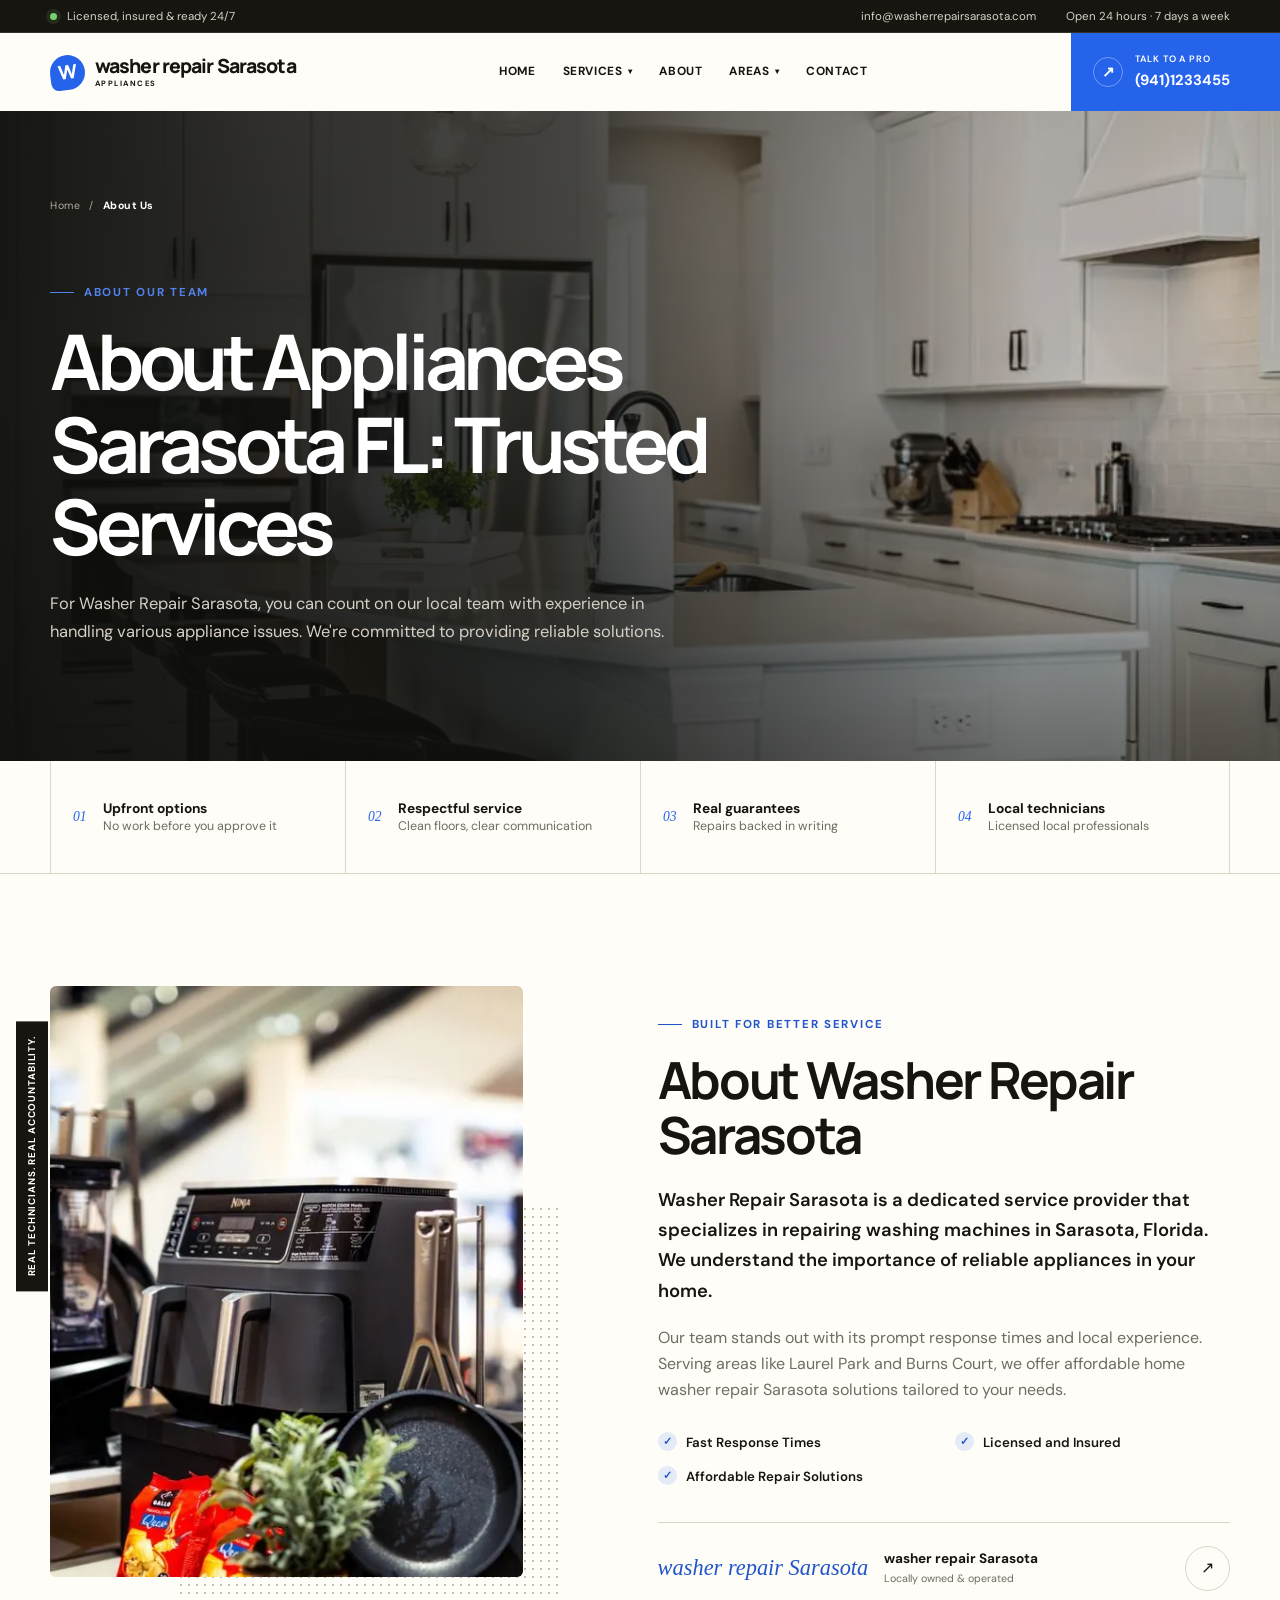
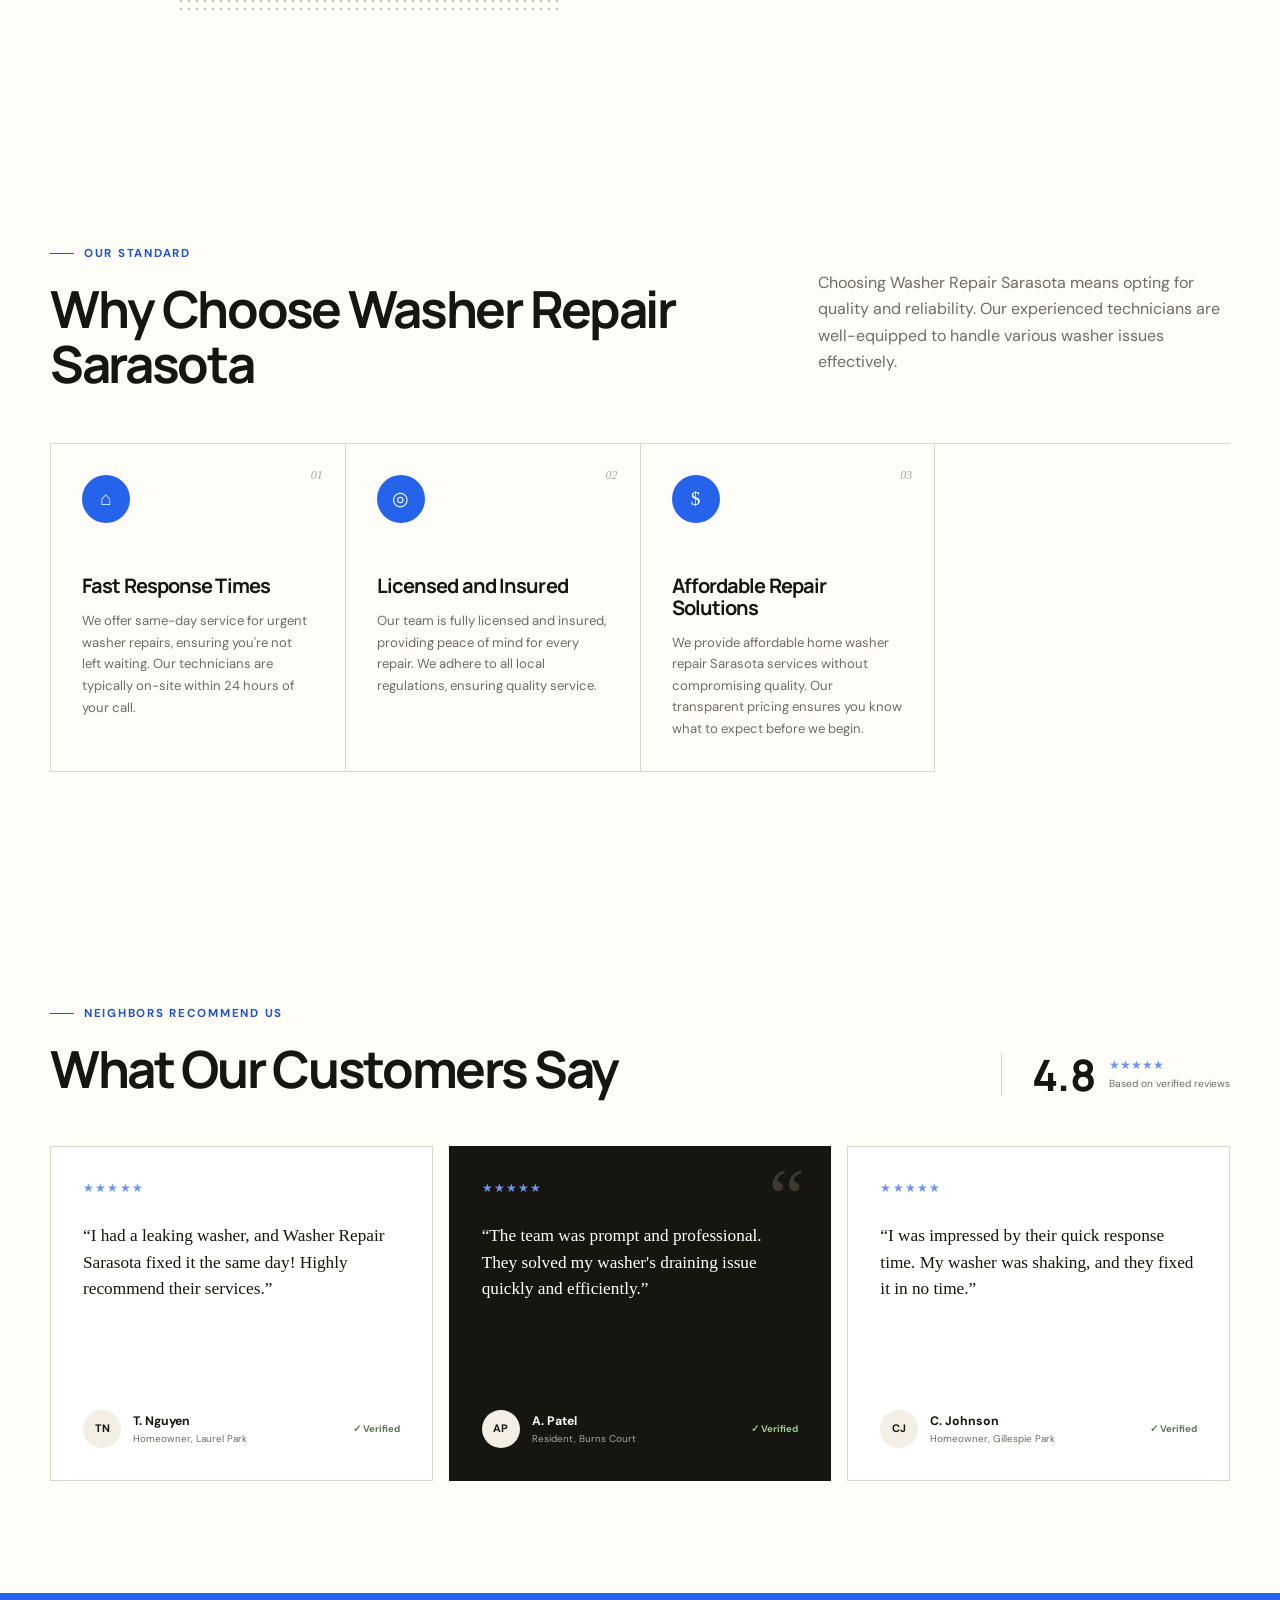
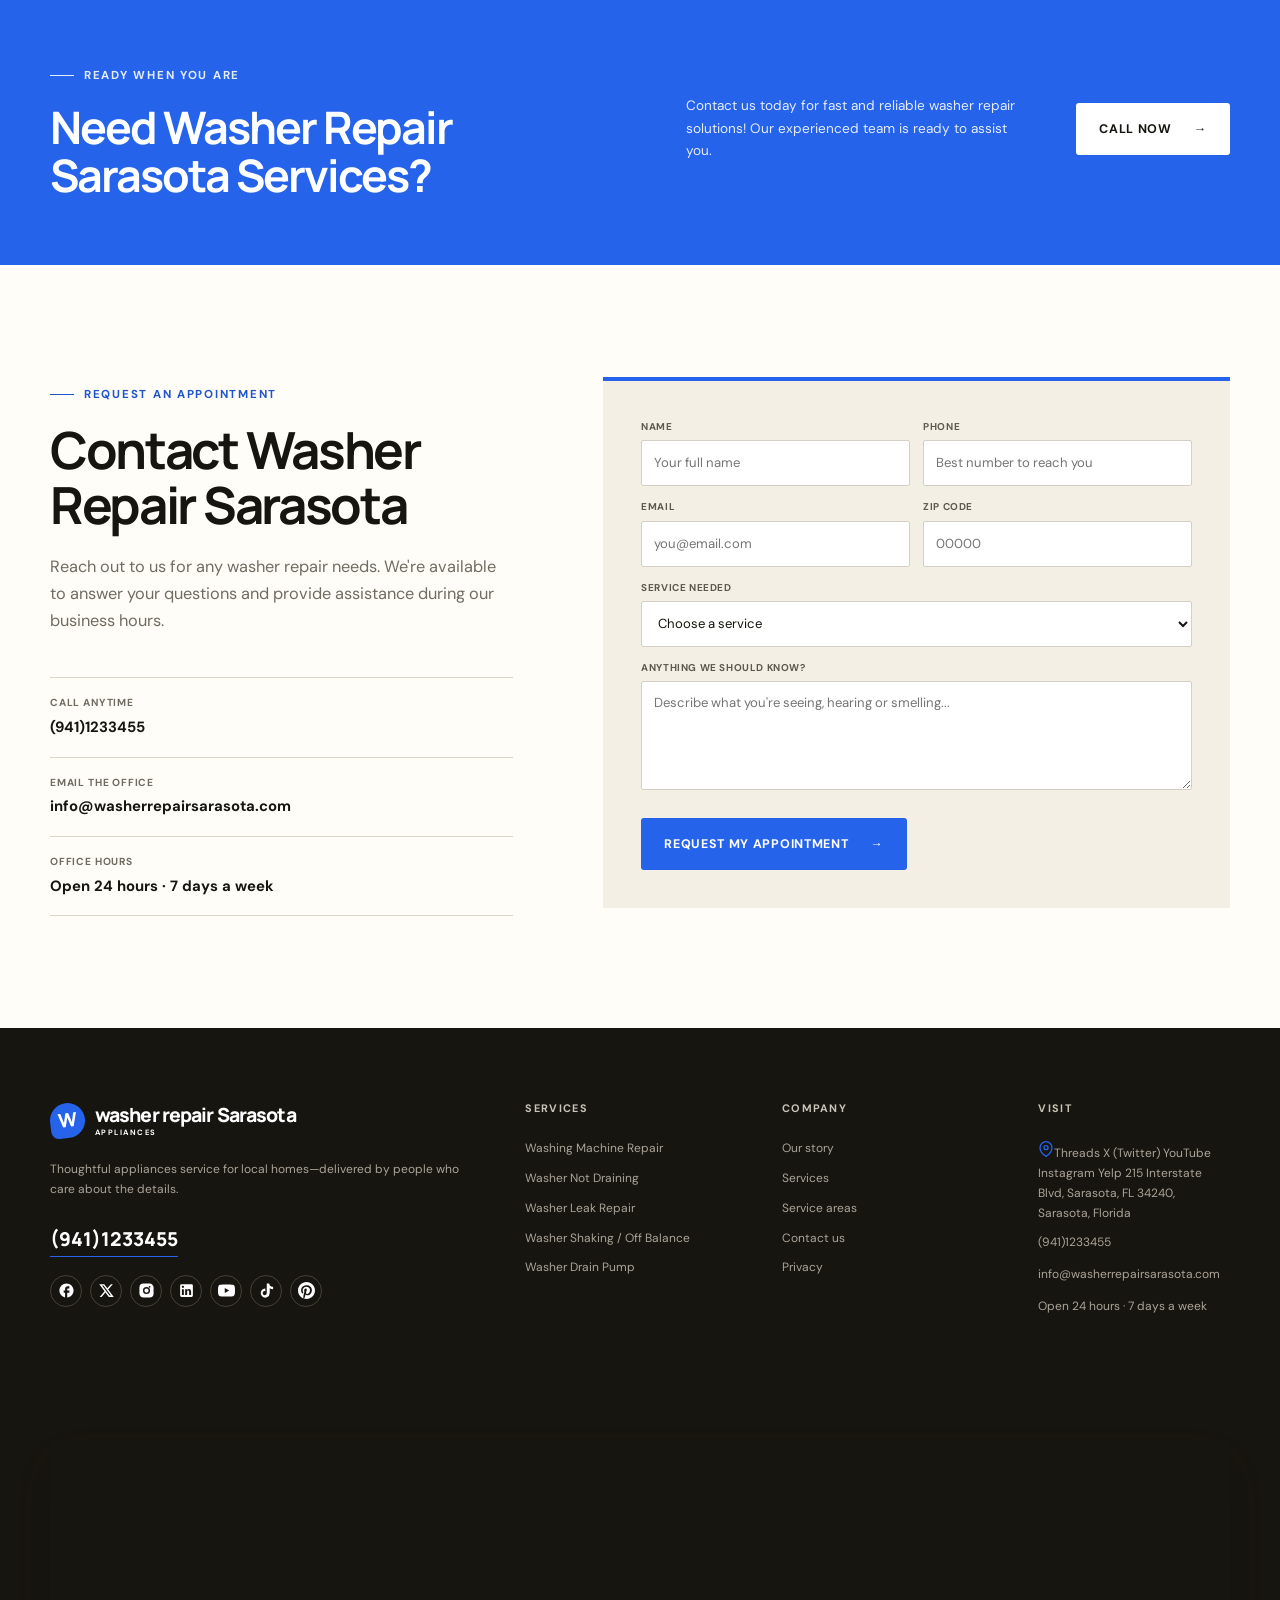
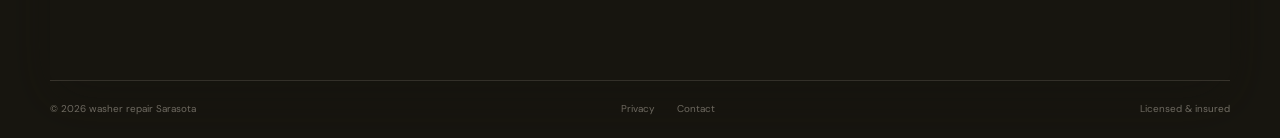
==== commit eee16e52: "Update site URL to https://washerrepair-sarasota.vercel.app in sitemap, robots, and metadata" ====
--- a/about.html
+++ b/about.html
@@ -7,7 +7,7 @@
     <meta name="description" content="Learn About Appliances Sarasota FL and our expert Washing Machine Repair in Sarasota. Trust our local team for reliable service and quality solutions.">
     <meta name="author" content="washer repair Sarasota ">
     <meta name="robots" content="index, follow">
-    <link rel="canonical" href="https://washerrepairsarasota.com/about">
+    <link rel="canonical" href="https://washerrepair-sarasota.vercel.app/about">
     
     <meta property="og:type" content="website">
     <meta property="og:title" content="About Appliances Sarasota FL | Washing Machine Repair in Sarasota">
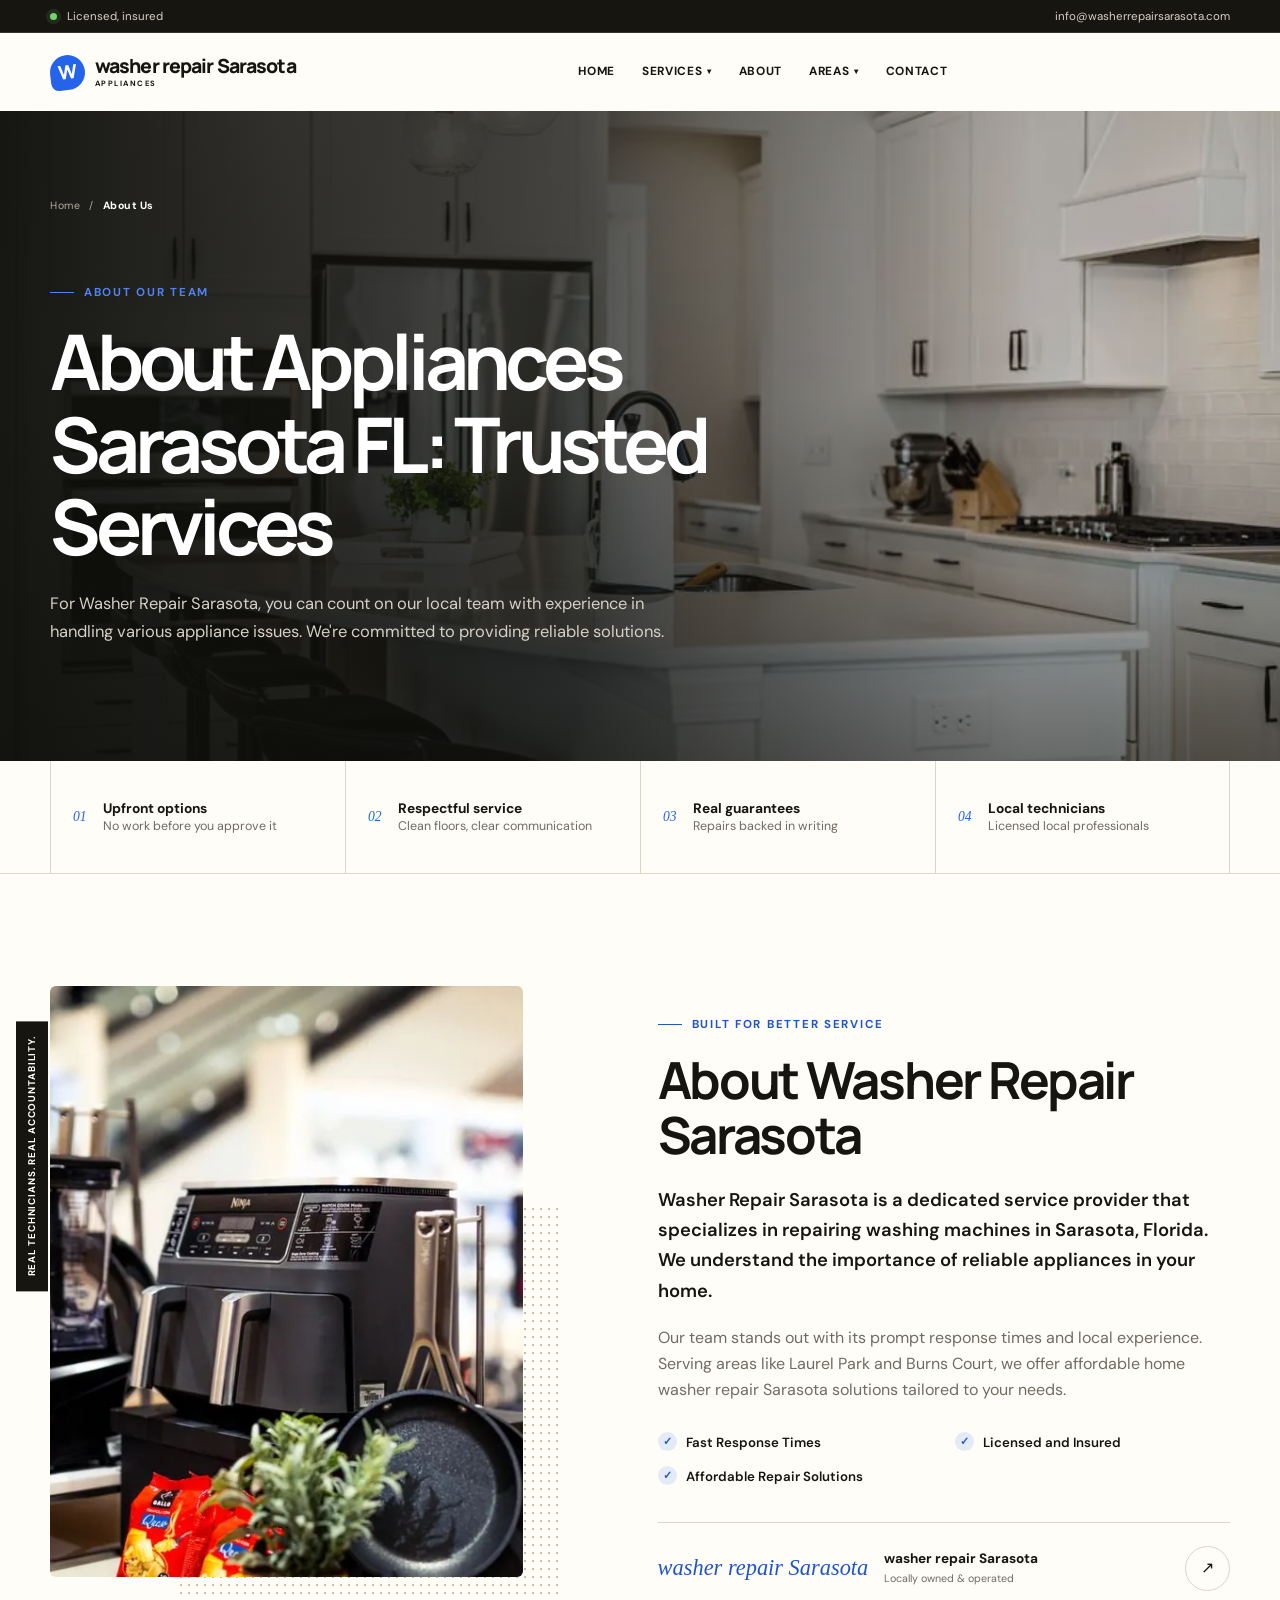
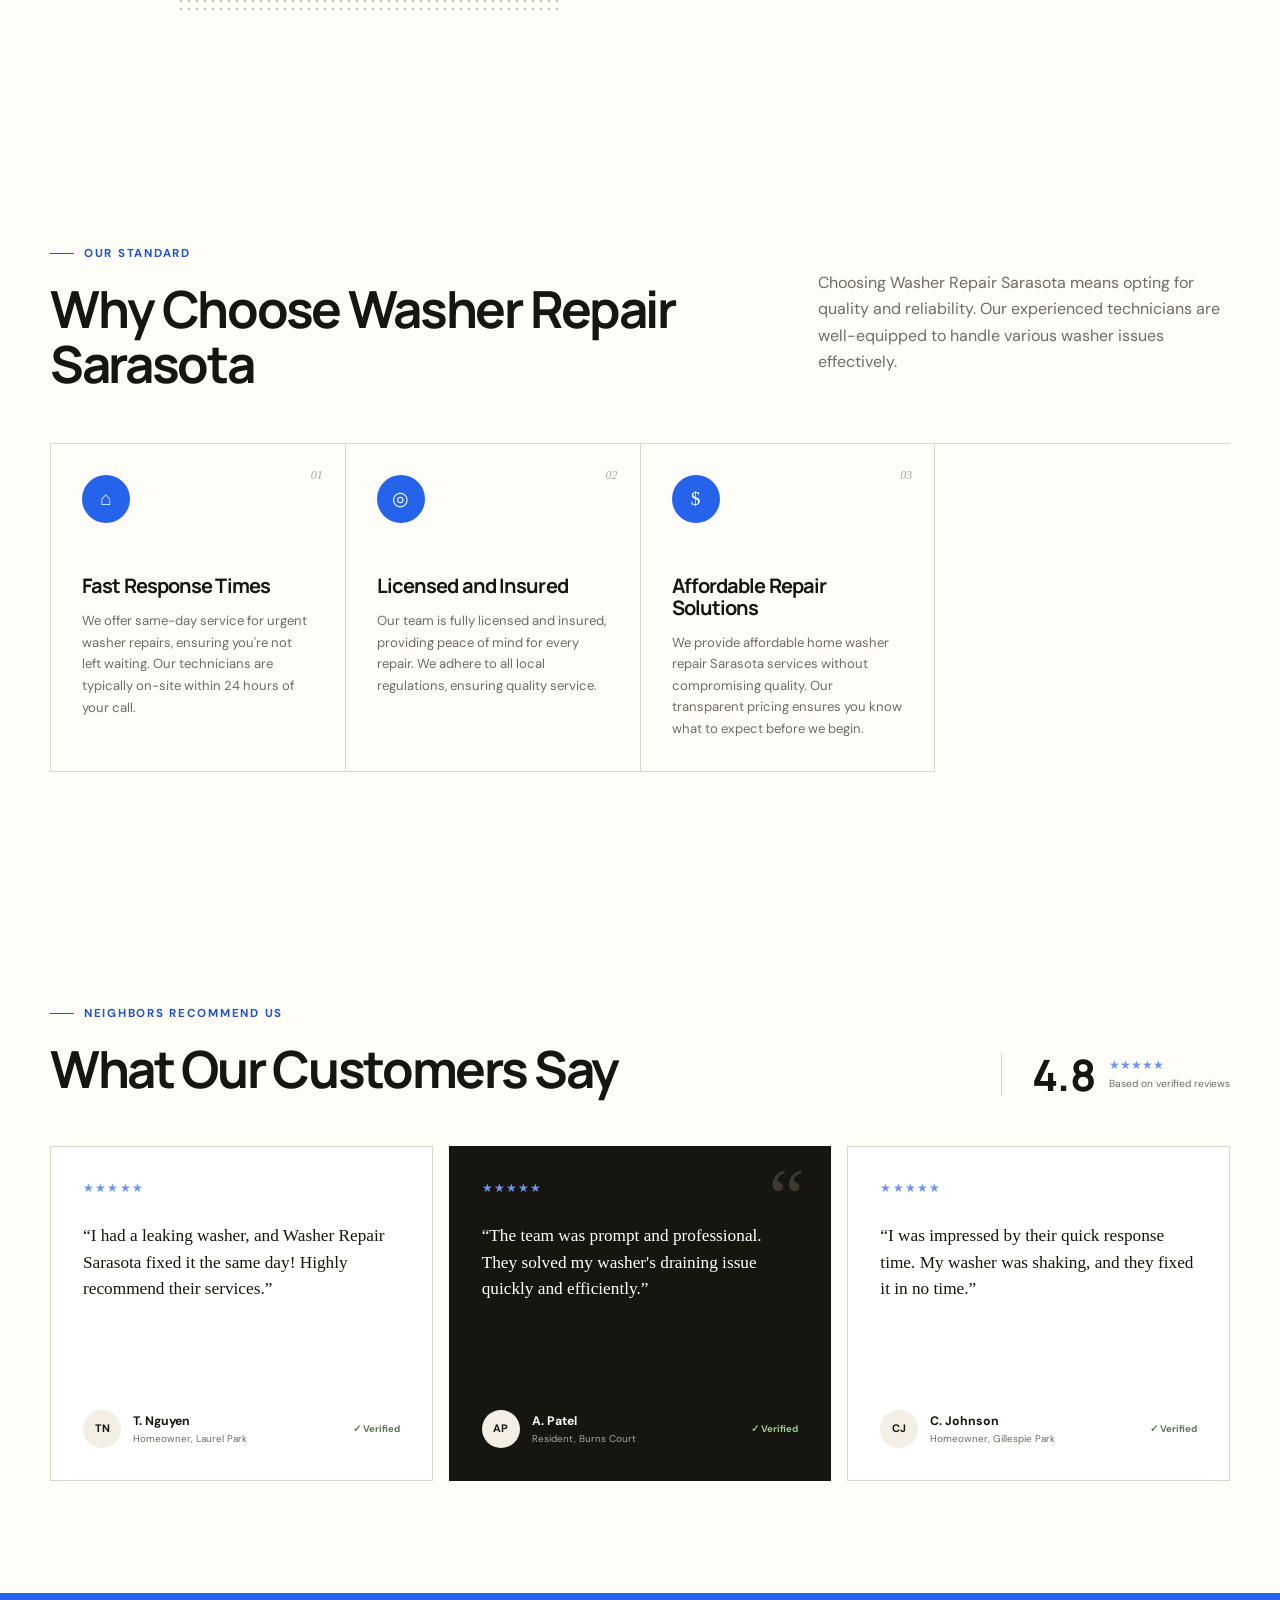
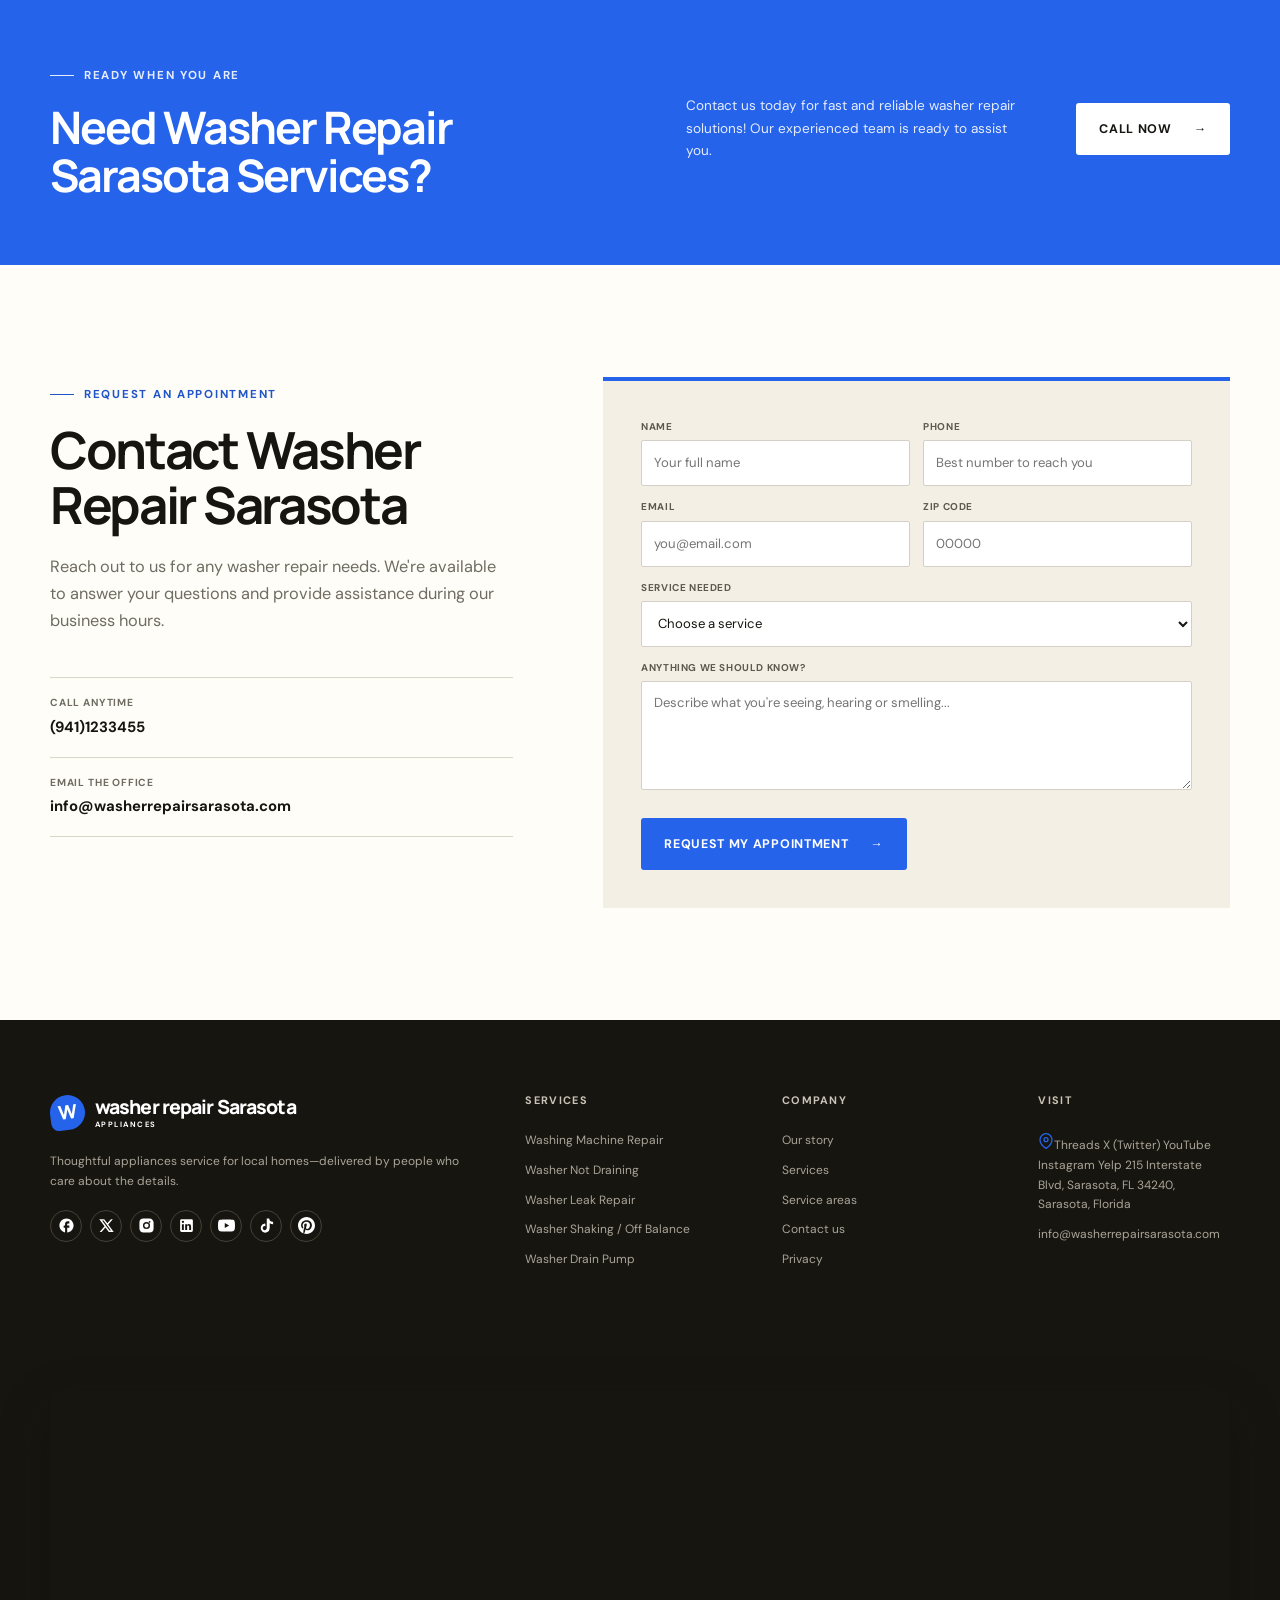
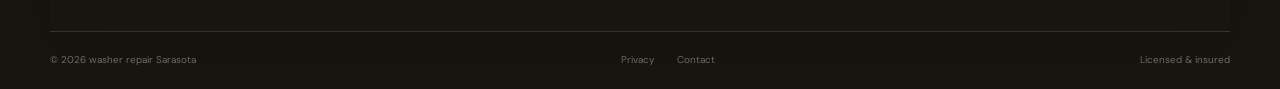
==== commit c1bf1981: "Remove phone from header/footer + remove 24/7 wording" ====
--- a/about.html
+++ b/about.html
@@ -3,18 +3,18 @@
   <head>
     <meta charset="UTF-8" />
     <meta name="viewport" content="width=device-width, initial-scale=1.0" />
-    <title>About Appliances Sarasota FL | Washing Machine Repair in Sarasota</title>
-    <meta name="description" content="Learn About Appliances Sarasota FL and our expert Washing Machine Repair in Sarasota. Trust our local team for reliable service and quality solutions.">
+    <title>About Washer Repair Sarasota FL | Local Washing Machine Team</title>
+    <meta name="description" content="Meet the local team behind Washer Repair Sarasota — licensed technicians repairing washing machines across Sarasota, FL. Learn about our story.">
     <meta name="author" content="washer repair Sarasota ">
     <meta name="robots" content="index, follow">
     <link rel="canonical" href="https://washerrepair-sarasota.vercel.app/about">
     
     <meta property="og:type" content="website">
-    <meta property="og:title" content="About Appliances Sarasota FL | Washing Machine Repair in Sarasota">
-    <meta property="og:description" content="Learn About Appliances Sarasota FL and our expert Washing Machine Repair in Sarasota. Trust our local team for reliable service and quality solutions.">
+    <meta property="og:title" content="About Washer Repair Sarasota FL | Local Washing Machine Team">
+    <meta property="og:description" content="Meet the local team behind Washer Repair Sarasota — licensed technicians repairing washing machines across Sarasota, FL. Learn about our story.">
     <meta name="twitter:card" content="summary_large_image">
-    <meta name="twitter:title" content="About Appliances Sarasota FL | Washing Machine Repair in Sarasota">
-    <meta name="twitter:description" content="Learn About Appliances Sarasota FL and our expert Washing Machine Repair in Sarasota. Trust our local team for reliable service and quality solutions.">
+    <meta name="twitter:title" content="About Washer Repair Sarasota FL | Local Washing Machine Team">
+    <meta name="twitter:description" content="Meet the local team behind Washer Repair Sarasota — licensed technicians repairing washing machines across Sarasota, FL. Learn about our story.">
     
     <link rel="icon" href="data:image/svg+xml,%3Csvg%20xmlns=%27http://www.w3.org/2000/svg%27%20viewBox=%270%200%2032%2032%27%3E%3Crect%20width=%2732%27%20height=%2732%27%20rx=%277%27%20fill=%27%232563EB%27/%3E%3Ctext%20x=%2716%27%20y=%2723%27%20font-family=%27Arial,sans-serif%27%20font-size=%2719%27%20font-weight=%27700%27%20fill=%27%23ffffff%27%20text-anchor=%27middle%27%3EW%3C/text%3E%3C/svg%3E" />
     <script>window.__RL_LEADS={siteId:"6abde9d0a2c0fee5111ff2b7",apiBase:["https:","","ranklocal.cc"].join("/"),turnstileSiteKey:""};</script>
@@ -28,8 +28,8 @@
   <header class="site-header">
     <div class="utility-bar">
       <div class="shell utility-inner">
-        <p><span class="status-dot"></span> Licensed, insured &amp; ready 24/7</p>
-        <div><span><a href="mailto:info@washerrepairsarasota.com" style="color:inherit;text-decoration:none;">info@washerrepairsarasota.com</a></span><span>Open 24 hours &middot; 7 days a week</span></div>
+        <p><span class="status-dot"></span> Licensed, insured</p>
+        <div><span><a href="mailto:info@washerrepairsarasota.com" style="color:inherit;text-decoration:none;">info@washerrepairsarasota.com</a></span></div>
       </div>
     </div>
     <nav class="main-nav shell" aria-label="Main navigation">
@@ -62,7 +62,7 @@
         
         <a href="contact">Contact</a>
       </div>
-      <a class="nav-call" href="tel:9411233455"><span class="phone-icon">&#8599;</span><span><small>Talk to a pro</small>(941)1233455</span></a>
+      
     </nav>
   </header>
 </div>
@@ -160,7 +160,7 @@
         <div class="contact-details">
           <a href="tel:9411233455"><small>Call anytime</small><strong>(941)1233455</strong></a>
           <a href="mailto:info@washerrepairsarasota.com"><small>Email the office</small><strong>info@washerrepairsarasota.com</strong></a>
-          <div><small>Office hours</small><strong>Open 24 hours &middot; 7 days a week</strong></div>
+          
         </div>
       </div>
       <form class="contact-form" id="contact-form" data-t8-form><input type="text" name="_hp" tabindex="-1" autocomplete="off" class="rl-hp" aria-hidden="true" />
@@ -184,7 +184,7 @@
       <div class="footer-brand">
         <a class="brand brand-light" href="/"><span class="brand-mark">W</span><span>washer repair Sarasota <small>APPLIANCES </small></span></a>
         <p>Thoughtful appliances  service for local homes—delivered by people who care about the details.</p>
-        <a class="footer-phone" href="tel:9411233455">(941)1233455</a>
+        
         <div class="social-links" data-social-links><a href="#" data-social="facebook" aria-label="Facebook"><svg width="17" height="17" viewBox="0 0 24 24" fill="currentColor"><path d="M22 12c0-5.52-4.48-10-10-10S2 6.48 2 12c0 4.84 3.44 8.87 8 9.8V15H8v-3h2V9.5C10 7.57 11.57 6 13.5 6H16v3h-2c-.55 0-1 .45-1 1v2h3v3h-3v6.95c5.05-.5 9-4.76 9-9.95"/></svg></a><a href="#" data-social="x" aria-label="X (Twitter)"><svg width="17" height="17" viewBox="0 0 24 24" fill="currentColor"><path d="M10.488 14.651L15.25 21h7l-7.858-10.478L20.93 3h-2.65l-5.117 5.886L8.75 3h-7l7.51 10.015L2.32 21h2.65zM16.25 19L5.75 5h2l10.5 14z"/></svg></a><a href="#" data-social="instagram" aria-label="Instagram"><svg width="17" height="17" viewBox="0 0 24 24" fill="currentColor"><path d="M7.8 2h8.4C19.4 2 22 4.6 22 7.8v8.4a5.8 5.8 0 0 1-5.8 5.8H7.8C4.6 22 2 19.4 2 16.2V7.8A5.8 5.8 0 0 1 7.8 2m8.65 3.5a1.25 1.25 0 1 0 0 2.5 1.25 1.25 0 0 0 0-2.5M12 7a5 5 0 1 0 0 10 5 5 0 0 0 0-10m0 2a3 3 0 1 1 0 6 3 3 0 0 1 0-6"/></svg></a><a href="#" data-social="linkedin" aria-label="LinkedIn"><svg width="17" height="17" viewBox="0 0 24 24" fill="currentColor"><path d="M19 3a2 2 0 0 1 2 2v14a2 2 0 0 1-2 2H5a2 2 0 0 1-2-2V5a2 2 0 0 1 2-2zm-.5 15.5v-5.3a3.26 3.26 0 0 0-3.26-3.26c-.85 0-1.84.52-2.32 1.3v-1.11h-2.79v8.37h2.79v-4.93c0-.77.62-1.4 1.39-1.4a1.4 1.4 0 0 1 1.4 1.4v4.93zM6.88 8.56a1.68 1.68 0 1 0 0-3.37 1.69 1.69 0 0 0 0 3.37m1.39 9.94v-8.37H5.5v8.37z"/></svg></a><a href="#" data-social="youtube" aria-label="YouTube"><svg width="17" height="17" viewBox="0 0 24 24" fill="currentColor"><path d="M23.5 6.19a3.02 3.02 0 0 0-2.12-2.14C19.5 3.55 12 3.55 12 3.55s-7.5 0-9.38.5A3.02 3.02 0 0 0 .5 6.19C0 8.07 0 12 0 12s0 3.93.5 5.81a3.02 3.02 0 0 0 2.12 2.14c1.88.5 9.38.5 9.38.5s7.5 0 9.38-.5a3.02 3.02 0 0 0 2.12-2.14C24 15.93 24 12 24 12s0-3.93-.5-5.81M9.55 15.57V8.43L15.82 12z"/></svg></a><a href="#" data-social="tiktok" aria-label="TikTok"><svg width="17" height="17" viewBox="0 0 24 24" fill="currentColor"><path d="M19.59 6.69a4.83 4.83 0 0 1-3.77-4.25V2h-3.45v13.67a2.89 2.89 0 0 1-5.2 1.74 2.89 2.89 0 0 1 2.31-4.64 2.93 2.93 0 0 1 .88.13V9.4a6.84 6.84 0 0 0-1-.05A6.33 6.33 0 0 0 5.7 20.1a6.34 6.34 0 0 0 10.86-4.43v-7a8.16 8.16 0 0 0 4.77 1.52v-3.4a4.85 4.85 0 0 1-1.74-.1z"/></svg></a><a href="#" data-social="pinterest" aria-label="Pinterest"><svg width="17" height="17" viewBox="0 0 24 24" fill="currentColor"><path d="M12 0C5.37 0 0 5.37 0 12c0 5.08 3.16 9.43 7.63 11.17-.11-.95-.2-2.4.04-3.44.22-.94 1.4-5.96 1.4-5.96s-.36-.72-.36-1.78c0-1.67.97-2.91 2.17-2.91 1.02 0 1.52.77 1.52 1.69 0 1.03-.66 2.57-1 4-.28 1.19.6 2.17 1.77 2.17 2.13 0 3.77-2.25 3.77-5.5 0-2.87-2.06-4.88-5.01-4.88-3.41 0-5.42 2.56-5.42 5.21 0 1.03.4 2.14.89 2.74.1.12.11.22.08.34l-.33 1.36c-.05.22-.17.27-.4.16-1.5-.7-2.44-2.89-2.44-4.65 0-3.79 2.75-7.27 7.93-7.27 4.16 0 7.4 2.97 7.4 6.93 0 4.14-2.61 7.47-6.23 7.47-1.22 0-2.36-.63-2.75-1.38l-.75 2.85c-.27 1.04-1 2.35-1.49 3.15C9.57 23.81 10.76 24 12 24c6.63 0 12-5.37 12-12S18.63 0 12 0"/></svg></a></div>
       </div>
       <div>
@@ -204,9 +204,9 @@
       <div>
         <h3>Visit</h3>
         <a class="footer-address" href="https://maps.google.com/?q=Threads%20X%20(Twitter)%20YouTube%20Instagram%20Yelp%20215%20Interstate%20Blvd%2C%20Sarasota%2C%20FL%2034240%2C%20Sarasota%2C%20Florida" target="_blank" rel="noopener"><svg width="16" height="16" viewBox="0 0 24 24" fill="none" stroke="currentColor" stroke-width="2" stroke-linecap="round" stroke-linejoin="round"><path d="M21 10c0 7-9 13-9 13s-9-6-9-13a9 9 0 0118 0z"/><circle cx="12" cy="10" r="3"/></svg><span>Threads X (Twitter) YouTube Instagram Yelp 215 Interstate Blvd, Sarasota, FL 34240, Sarasota, Florida</span></a>
-        <p><a href="tel:9411233455" style="color:inherit;">(941)1233455</a></p>
+        
         <p><a href="mailto:info@washerrepairsarasota.com" style="color:inherit;">info@washerrepairsarasota.com</a></p>
-        <p>Open 24 hours &middot; 7 days a week</p>
+        
       </div>
     </div>
     <div class="shell footer-map-wrap">
